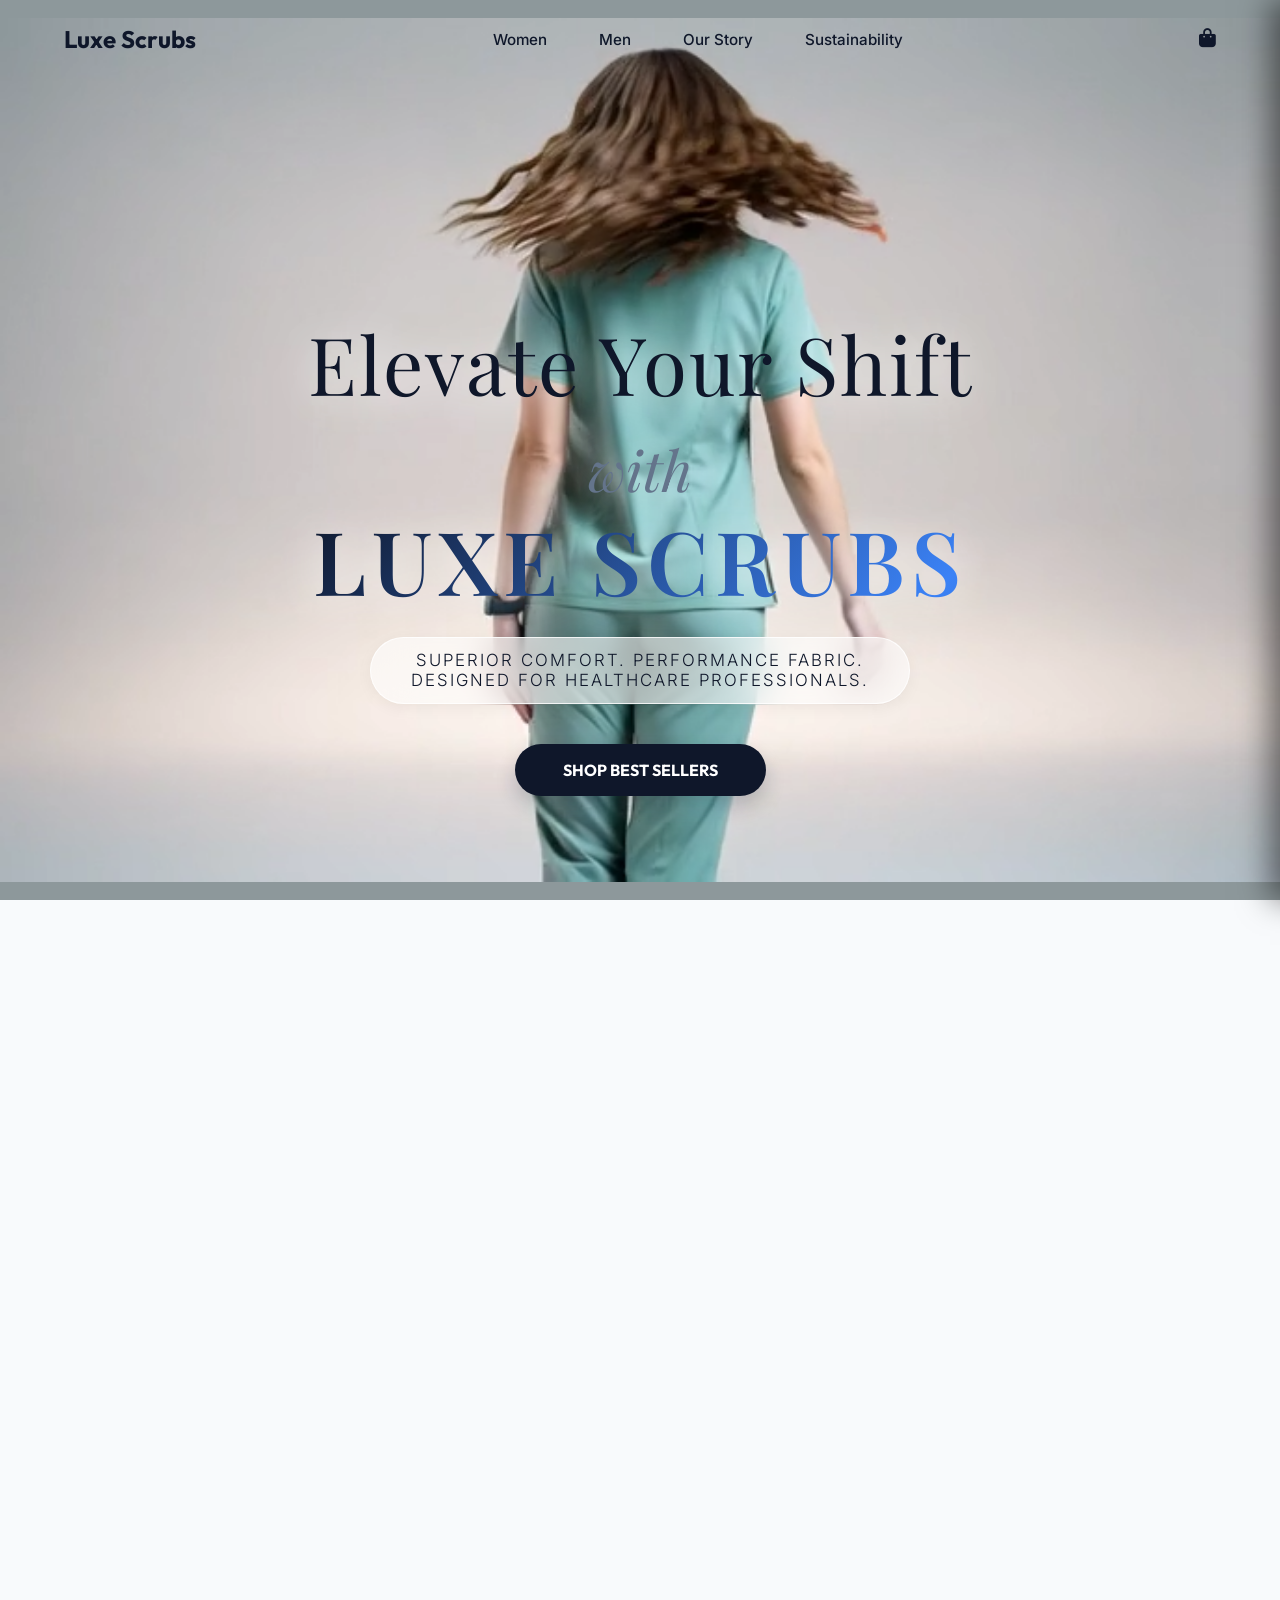
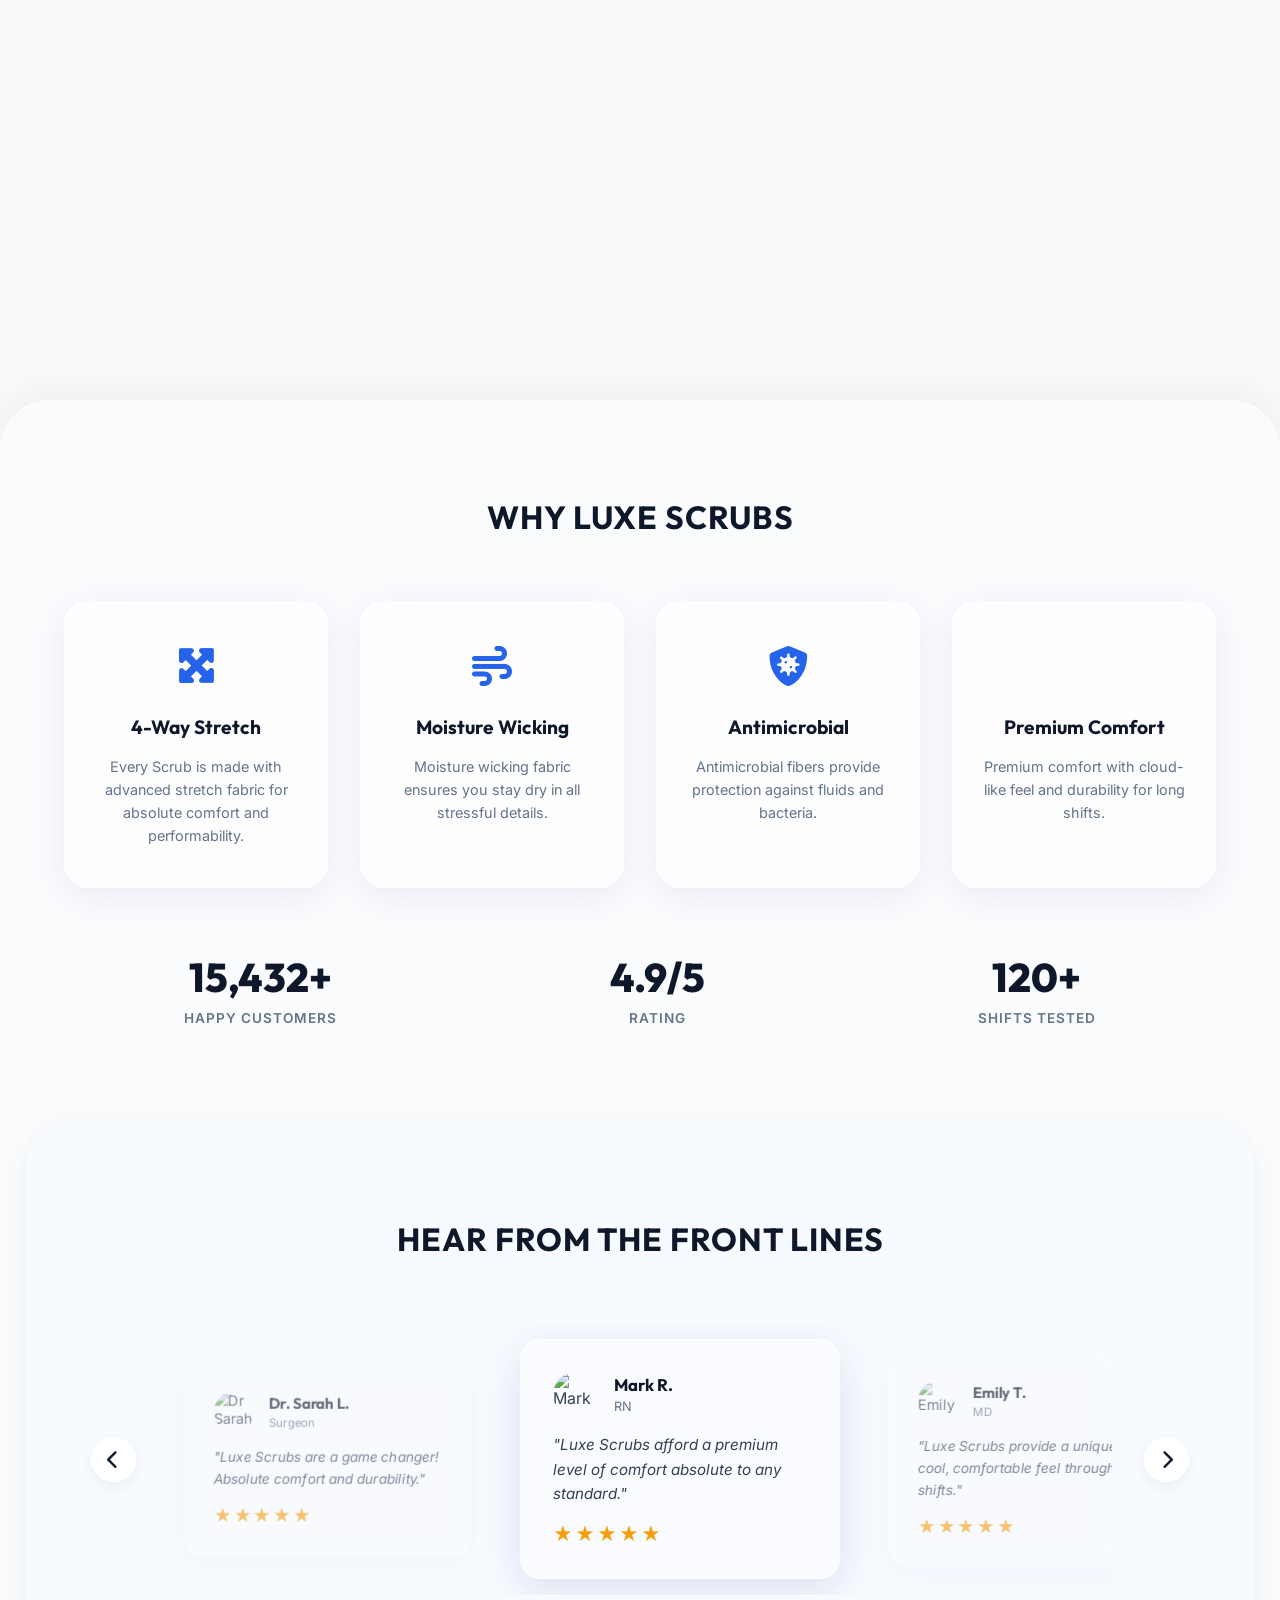
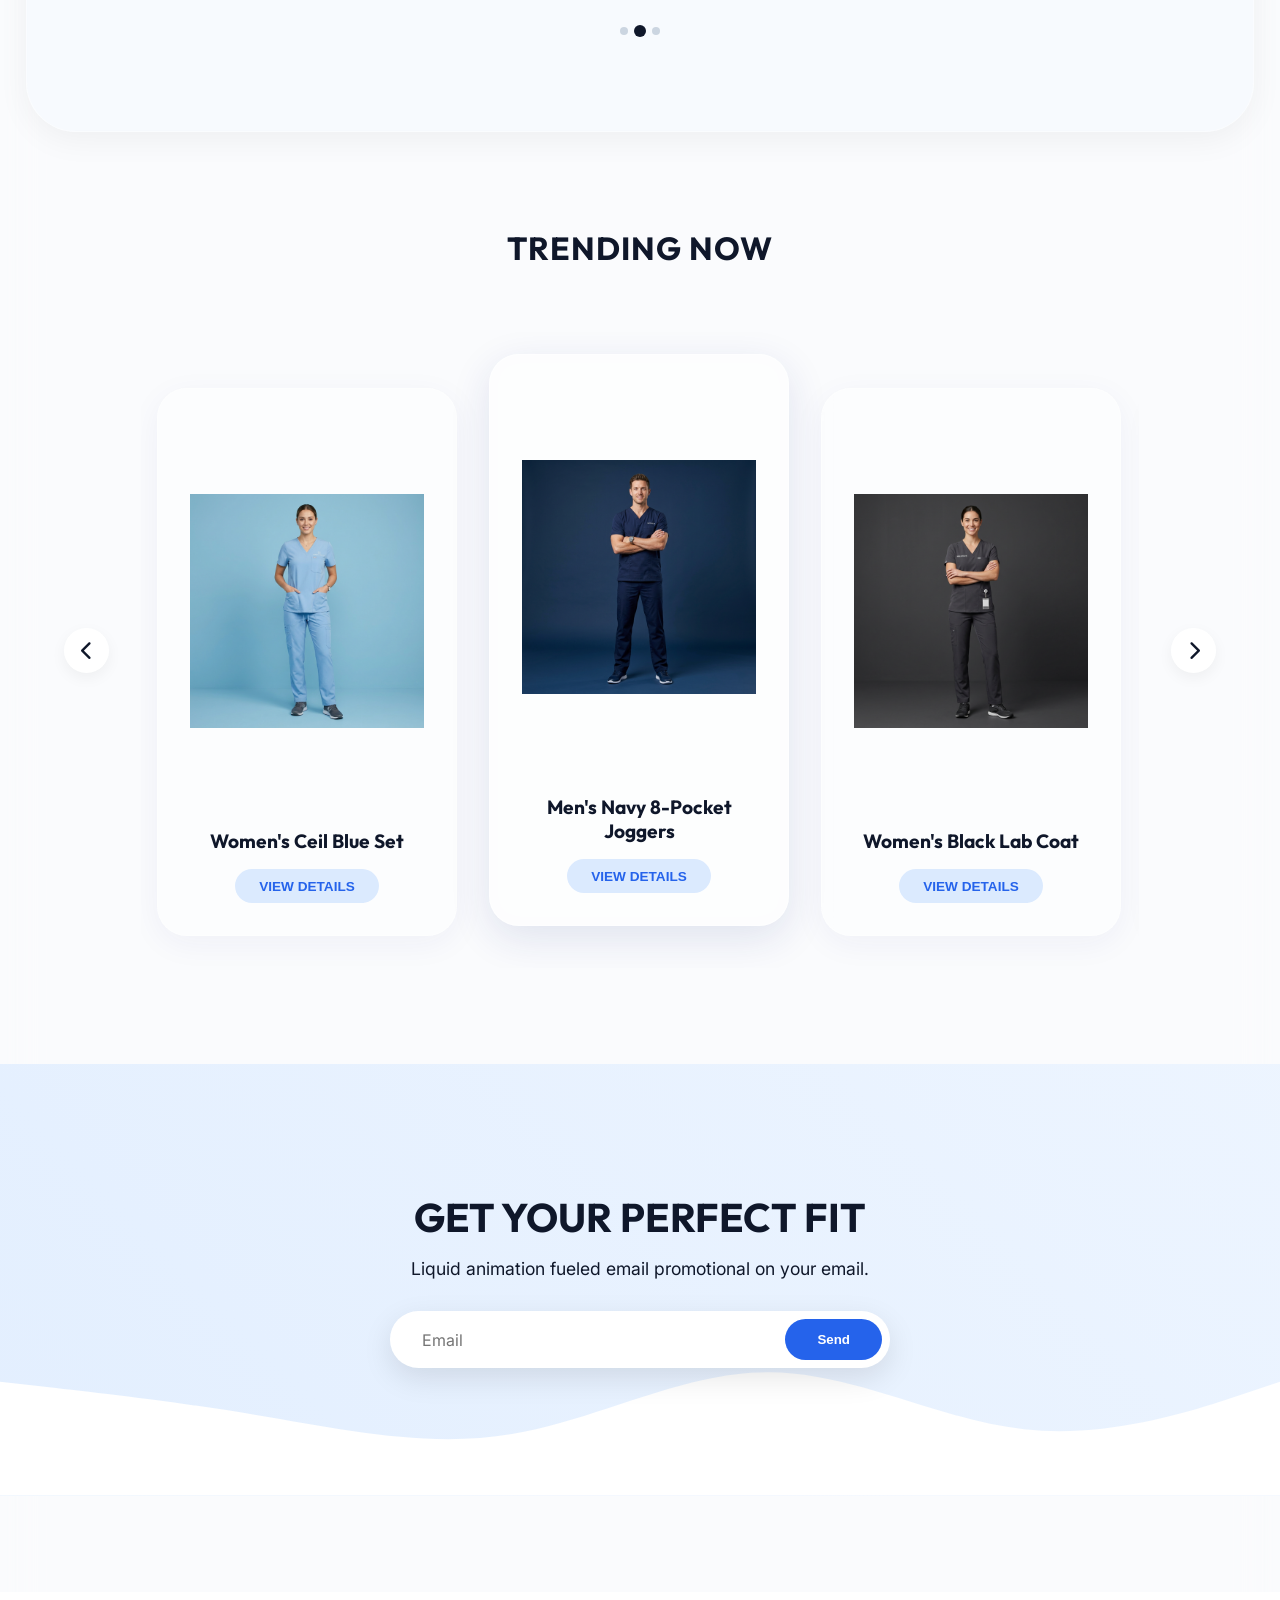
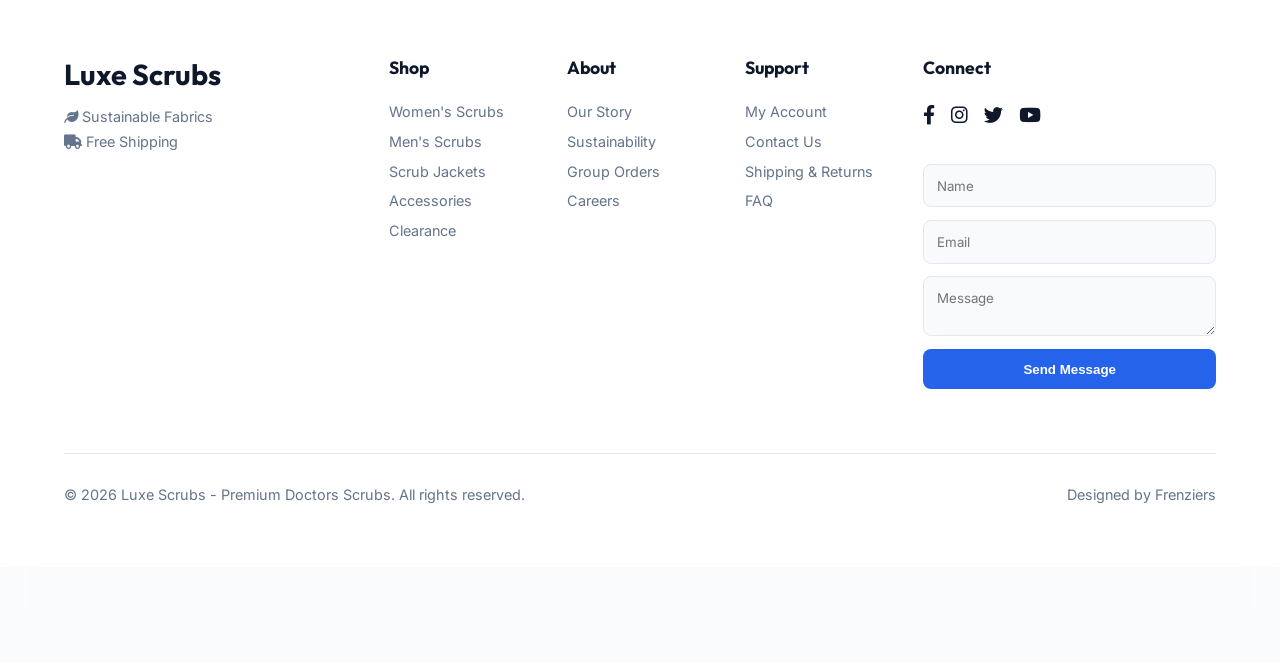
==== index.html @ 2dbe6ee5 "Updated" ====
<!DOCTYPE html>
<html lang="en">

<head>
    <meta charset="UTF-8">
    <meta name="viewport" content="width=device-width, initial-scale=1.0">
    <title>Luxe Scrubs | Premium Doctors Scrubs</title>
    <link rel="preconnect" href="https://fonts.googleapis.com">
    <link rel="preconnect" href="https://fonts.gstatic.com" crossorigin>
    <link
        href="https://fonts.googleapis.com/css2?family=Inter:wght@300;400;500;600&family=Outfit:wght@300;400;600;700;800&family=Playfair+Display:ital,wght@0,400;0,600;1,400&display=swap"
        rel="stylesheet">
    <link href="https://cdnjs.cloudflare.com/ajax/libs/font-awesome/6.0.0/css/all.min.css" rel="stylesheet">
    <link rel="stylesheet" href="styles.css">
    <link rel="shortcut icon" href="/favicon.png">
    <link rel="icon" type="image/png" href="/favicon.png">
</head>

<body>
    <nav class="navbar" id="navbar">
        <div class="logo">Luxe Scrubs</div>
        <div class="nav-links">
            <a href="pages/womens.html">Women</a>
            <a href="pages/mens.html">Men</a>
            <a href="#hero-spacer">Our Story</a>
            <a href="#features">Sustainability</a>
        </div>
        <div style="display:flex;align-items:center;gap:1rem;">
            <button class="cart-btn" aria-label="Cart"><i class="fas fa-shopping-bag"></i></button>
            <button class="hamburger" id="hamburger" aria-label="Menu">
                <span></span><span></span><span></span>
            </button>
        </div>
    </nav>

    <!-- Mobile Navigation Drawer -->
    <nav class="mobile-nav" id="mobile-nav">
        <a href="pages/womens.html">Women</a>
        <a href="pages/mens.html">Men</a>
        <a href="#hero-spacer" class="mobile-nav-link">Our Story</a>
        <a href="#features" class="mobile-nav-link">Sustainability</a>
        <a href="pages/best-sellers.html">Best Sellers</a>
    </nav>

    <section class="hero-spacer" id="hero-spacer">
        <div class="sticky-container">
            <canvas id="sequence-canvas"></canvas>
            <div class="hero-content">
                <h1 class="reveal-up">Elevate Your Shift<br><span class="italic-text">with</span><br><span class="brand-text">LUXE SCRUBS</span></h1>
                <p class="reveal-up delay-1">Superior Comfort. Performance Fabric.<br>Designed for Healthcare Professionals.
                </p>
                <a href="pages/best-sellers.html" style="text-decoration: none;">
                    <button class="primary-btn reveal-up delay-2">SHOP BEST SELLERS</button>
                </a>
            </div>
            <div class="scroll-indicator reveal-up delay-3">
                <i class="fas fa-chevron-down"></i>
            </div>
        </div>
    </section>

    <main class="content-wrapper">
        <section class="features-section" id="features">
            <h2 class="section-title reveal-up">WHY LUXE SCRUBS</h2>
            <div class="features-grid">
                <div class="feature-card reveal-up delay-1">
                    <div class="icon"><i class="fas fa-expand-arrows-alt"></i></div>
                    <h3>4-Way Stretch</h3>
                    <p>Every Scrub is made with advanced stretch fabric for absolute comfort and performability.</p>
                </div>
                <div class="feature-card reveal-up delay-2">
                    <div class="icon"><i class="fas fa-wind"></i></div>
                    <h3>Moisture Wicking</h3>
                    <p>Moisture wicking fabric ensures you stay dry in all stressful details.</p>
                </div>
                <div class="feature-card reveal-up delay-3">
                    <div class="icon"><i class="fas fa-shield-virus"></i></div>
                    <h3>Antimicrobial</h3>
                    <p>Antimicrobial fibers provide protection against fluids and bacteria.</p>
                </div>
                <div class="feature-card reveal-up delay-4">
                    <div class="icon"><i class="fas fa-hands-holding-circle"></i></div>
                    <h3>Premium Comfort</h3>
                    <p>Premium comfort with cloud-like feel and durability for long shifts.</p>
                </div>
            </div>

            <div class="stats-row">
                <div class="stat reveal-up delay-1">
                    <h4>15,432+</h4>
                    <p>HAPPY CUSTOMERS</p>
                </div>
                <div class="stat reveal-up delay-2">
                    <h4>4.9/5</h4>
                    <p>RATING</p>
                </div>
                <div class="stat reveal-up delay-3">
                    <h4>120+</h4>
                    <p>SHIFTS TESTED</p>
                </div>
            </div>
        </section>

        <section class="reviews-section">
            <h2 class="section-title reveal-up">HEAR FROM THE FRONT LINES</h2>
            <div class="reviews-carousel reveal-up delay-1">
                <button class="nav-btn prev"><i class="fas fa-chevron-left"></i></button>
                <div class="reviews-track">
                    <div class="review-card">
                        <div class="reviewer">
                            <img src="https://ui-avatars.com/api/?name=Dr+Sarah+L&background=e0e7ff&color=1e3a8a"
                                alt="Dr Sarah L.">
                            <div>
                                <h5>Dr. Sarah L.</h5>
                                <span>Surgeon</span>
                            </div>
                        </div>
                        <p>"Luxe Scrubs are a game changer! Absolute comfort and durability."</p>
                        <div class="stars">★★★★★</div>
                    </div>
                    <div class="review-card active-review">
                        <div class="reviewer">
                            <img src="https://ui-avatars.com/api/?name=Mark+R&background=ffedd5&color=9a3412"
                                alt="Mark R.">
                            <div>
                                <h5>Mark R.</h5>
                                <span>RN</span>
                            </div>
                        </div>
                        <p>"Luxe Scrubs afford a premium level of comfort absolute to any standard."</p>
                        <div class="stars">★★★★★</div>
                    </div>
                    <div class="review-card">
                        <div class="reviewer">
                            <img src="https://ui-avatars.com/api/?name=Emily+T&background=dcfce7&color=166534"
                                alt="Emily T.">
                            <div>
                                <h5>Emily T.</h5>
                                <span>MD</span>
                            </div>
                        </div>
                        <p>"Luxe Scrubs provide a uniquely cool, comfortable feel throughout shifts."</p>
                        <div class="stars">★★★★★</div>
                    </div>
                    <!-- Duplicates for scrolling demo -->
                    <div class="review-card">
                        <div class="reviewer">
                            <img src="https://ui-avatars.com/api/?name=Jessica+M&background=fee2e2&color=991b1b"
                                alt="Jessica M.">
                            <div>
                                <h5>Jessica M.</h5>
                                <span>Pediatrician</span>
                            </div>
                        </div>
                        <p>"My favorite scrubs ever, the pockets hold absolutely everything I need."</p>
                        <div class="stars">★★★★★</div>
                    </div>
                    <div class="review-card">
                        <div class="reviewer">
                            <img src="https://ui-avatars.com/api/?name=David+W&background=e0e7ff&color=1e3a8a"
                                alt="David W.">
                            <div>
                                <h5>David W.</h5>
                                <span>ER Doc</span>
                            </div>
                        </div>
                        <p>"14 hour shifts feel like nothing when you aren't fighting your scrubs all day."</p>
                        <div class="stars">★★★★★</div>
                    </div>
                </div>
                <button class="nav-btn next"><i class="fas fa-chevron-right"></i></button>
            </div>
            <div class="carousel-dots reveal-up delay-2">
                <span class="dot"></span>
                <span class="dot active"></span>
                <span class="dot"></span>
            </div>
        </section>

        <section class="products-section" id="shop">
            <h2 class="section-title reveal-up">TRENDING NOW</h2>
            <div class="products-carousel reveal-up delay-1">
                <button class="nav-btn prev"><i class="fas fa-chevron-left"></i></button>
                        <div class="products-track">
            <div class="product-card">
                <div class="product-image"><img src="public/products/womens/ceil-blue/front.png" alt="Women's Ceil Blue Scrub Set"></div>
                <div class="product-info">
                    <h4>Women's Ceil Blue Set</h4>
                    <a href="pages/product-ceil-blue.html"><button class="view-details">VIEW DETAILS</button></a>
                </div>
            </div>
            <div class="product-card active-product">
                <div class="product-image"><img src="public/products/mens/navy/front.png" alt="Men's Navy Joggers"></div>
                <div class="product-info">
                    <h4>Men's Navy 8-Pocket Joggers</h4>
                    <a href="pages/product-navy-joggers.html"><button class="view-details">VIEW DETAILS</button></a>
                </div>
            </div>
            <div class="product-card">
                <div class="product-image"><img src="public/products/womens/black/front.png" alt="Women's Black Coat"></div>
                <div class="product-info">
                    <h4>Women's Black Lab Coat</h4>
                    <a href="pages/product-black-coat.html"><button class="view-details">VIEW DETAILS</button></a>
                </div>
            </div>
            <div class="product-card">
                <div class="product-image"><img src="public/products/mens/burgundy/front.png" alt="Men's Burgundy Scrub Set"></div>
                <div class="product-info">
                    <h4>Men's Burgundy Set</h4>
                    <a href="#shop"><button class="view-details">VIEW DETAILS</button></a>
                </div>
            </div>
            <div class="product-card">
                <div class="product-image"><img src="public/products/womens/moss-green/front.png" alt="Women's Moss Green Scrub Set"></div>
                <div class="product-info">
                    <h4>Women's Moss Green Set</h4>
                    <a href="#shop"><button class="view-details">VIEW DETAILS</button></a>
                </div>
            </div>
        </div>
                <button class="nav-btn next"><i class="fas fa-chevron-right"></i></button>
            </div>
        </section>

        <section class="newsletter-section">
            <div class="liquid-bg"></div>
            <div class="newsletter-content reveal-up">
                <h2>GET YOUR PERFECT FIT</h2>
                <p>Liquid animation fueled email promotional on your email.</p>
                <form class="newsletter-form">
                    <input type="email" placeholder="Email" required>
                    <button type="submit">Send</button>
                </form>
            </div>
        </section>

        <footer class="footer">
            <div class="footer-grid">
                <div class="footer-brand">
                    <h2 class="logo">Luxe Scrubs</h2>
                    <ul>
                        <li><i class="fas fa-leaf"></i> Sustainable Fabrics</li>
                        <li><i class="fas fa-truck"></i> Free Shipping</li>
                    </ul>
                </div>
                <div class="footer-column">
                    <h4>Shop</h4>
                    <a href="pages/womens.html">Women's Scrubs</a>
                    <a href="pages/mens.html">Men's Scrubs</a>
                    <a href="pages/womens.html">Scrub Jackets</a>
                    <a href="pages/mens.html">Accessories</a>
                    <a href="pages/best-sellers.html">Clearance</a>
                </div>
                <div class="footer-column">
                    <h4>About</h4>
                    <a href="#hero-spacer">Our Story</a>
                    <a href="#features">Sustainability</a>
                    <a href="#navbar">Group Orders</a>
                    <a href="#navbar">Careers</a>
                </div>
                <div class="footer-column">
                    <h4>Support</h4>
                    <a href="#navbar">My Account</a>
                    <a href="#navbar">Contact Us</a>
                    <a href="#navbar">Shipping & Returns</a>
                    <a href="#navbar">FAQ</a>
                </div>
                <div class="footer-column contact-form">
                    <h4>Connect</h4>
                    <div class="socials">
                        <a href="https://facebook.com/luxescrubs" target="_blank"><i class="fab fa-facebook-f"></i></a>
                        <a href="https://instagram.com/luxescrubs" target="_blank"><i class="fab fa-instagram"></i></a>
                        <a href="https://twitter.com/luxescrubs" target="_blank"><i class="fab fa-twitter"></i></a>
                        <a href="https://youtube.com/luxescrubs" target="_blank"><i class="fab fa-youtube"></i></a>
                    </div>
                    <form>
                        <input type="text" placeholder="Name">
                        <input type="email" placeholder="Email">
                        <textarea placeholder="Message" rows="2"></textarea>
                        <button type="submit" class="submit-btn">Send Message</button>
                    </form>
                </div>
            </div>
            <div class="footer-bottom">
                <p>&copy; 2026 Luxe Scrubs - Premium Doctors Scrubs. All rights reserved.</p>
                <p>Designed by Frenziers</p>
        </footer>
    </main>

    <!-- Shopping Cart Sidebar -->
    <div class="cart-overlay" id="cart-overlay"></div>
    <div class="cart-sidebar" id="cart-sidebar">
        <div class="cart-header">
            <h3>Your Cart</h3>
            <button class="close-cart" id="close-cart"><i class="fas fa-times"></i></button>
        </div>
        <div class="cart-items">
            <!-- Cart items will be dynamically injected here, adding a placeholder for now -->
            <div class="cart-item">
                <img src="public/products/thumbnails/ceil-blue.png" alt="Ceil Blue Set">
                <div class="cart-item-info">
                    <h4>Ceil Blue Essential Set</h4>
                    <p>$85.00</p>
                    <div class="qty-control">
                        <button>-</button>
                        <span>1</span>
                        <button>+</button>
                    </div>
                </div>
                <button class="remove-item"><i class="fas fa-trash"></i></button>
            </div>
        </div>
        <div class="cart-footer">
            <div class="cart-total">
                <span>Total</span>
                <span>$85.00</span>
            </div>
            <button class="checkout-btn">Proceed to Checkout</button>
        </div>
    </div>

    <script src="script.js"></script>
</body>

</html>
---- styles.css ----
:root {
    --primary-navy: #0F172A;
    --navy-light: #1E293B;
    --brand-blue: #2563EB;
    --brand-light: #DBEAFE;
    --text-main: #334155;
    --text-muted: #64748B;
    --bg-color: #F8FAFC;
    --card-bg: rgba(255, 255, 255, 0.9);
    --font-heading: 'Outfit', sans-serif;
    --font-hero: 'Playfair Display', serif;
    --font-body: 'Inter', sans-serif;
}

* {
    margin: 0;
    padding: 0;
    box-sizing: border-box;
}

html {
    scroll-behavior: smooth;
}

body {
    background-color: var(--bg-color);
    font-family: var(--font-body);
    color: var(--text-main);
    overflow-x: hidden;
}

/* 1. Canvas Background */
.sticky-container {
    position: sticky;
    top: 0;
    height: 100vh;
    width: 100vw;
    overflow: hidden;
}

canvas#sequence-canvas {
    position: absolute;
    top: 0;
    left: 0;
    width: 100%;
    height: 100%;
    pointer-events: none;
    z-index: 1;
    /* Lowest visible layer */
}

/* 2. Navigation */
.navbar {
    position: fixed;
    top: 0;
    left: 0;
    width: 100%;
    padding: 1.5rem 5%;
    display: flex;
    justify-content: space-between;
    align-items: center;
    z-index: 100;
    background: transparent;
    border: none;
    box-shadow: none;
    transition: all 0.5s cubic-bezier(0.16, 1, 0.3, 1);
}

.navbar.hidden {
    transform: translateY(-100%);
    opacity: 0;
}

.navbar.scrolled {
    top: 1rem;
    left: 5%;
    width: 90%;
    max-width: 1200px;
    margin: 0 auto;
    padding: 1rem 2rem;
    border-radius: 50px;
    background: rgba(255, 255, 255, 0.7);
    backdrop-filter: blur(16px);
    -webkit-backdrop-filter: blur(16px);
    border: 1px solid rgba(255, 255, 255, 0.5);
    box-shadow: 0 10px 30px rgba(0, 0, 0, 0.15);
    transform: translateY(0);
    opacity: 1;
}

@media (min-width: 1350px) {
    .navbar.scrolled {
        left: calc(50% - 600px);
    }
}

.navbar .logo {
    font-family: var(--font-heading);
    font-size: 1.5rem;
    font-weight: 700;
    color: var(--primary-navy);
}

.nav-links a {
    text-decoration: none;
    color: var(--primary-navy);
    font-weight: 500;
    font-size: 0.95rem;
    margin: 0 1.5rem;
    transition: color 0.3s;
}

.nav-links a:hover {
    color: var(--brand-blue);
}

.cart-btn {
    background: transparent;
    border: none;
    font-size: 1.2rem;
    color: var(--primary-navy);
    cursor: pointer;
    transition: transform 0.2s;
}

.cart-btn:hover {
    transform: scale(1.1);
    color: var(--brand-blue);
}

/* 3. Hero Spacer */
.hero-spacer {
    /* Large height for the canvas sequence to scroll over */
    height: 400vh;
    position: relative;
    z-index: 2;
}

.hero-content {
    position: absolute;
    top: 35vh;
    width: 100%;
    left: 0;
    /* Centerish */
    display: flex;
    flex-direction: column;
    align-items: center;
    text-align: center;
    z-index: 3;
    pointer-events: none;
    /* Allows scrolling unhindered */
}

.hero-content h1 {
    font-family: var(--font-hero);
    font-size: 4.5rem;
    font-weight: 400;
    line-height: 1.2;
    margin-bottom: 1.5rem;
    color: var(--primary-navy);
    letter-spacing: 2px;
    filter: drop-shadow(0px 4px 20px rgba(255,255,255,0.95));
    transition: letter-spacing 0.8s ease;
    cursor: default;
}

.hero-content h1:hover {
    letter-spacing: 4px;
}

.hero-content h1 .italic-text {
    font-style: italic;
    font-size: 3.5rem;
    color: var(--text-muted);
    letter-spacing: 0;
}

.hero-content h1 .brand-text {
    font-weight: 600;
    font-size: 5.5rem;
    letter-spacing: 6px;
    background: linear-gradient(135deg, var(--primary-navy) 0%, #3B82F6 50%, var(--primary-navy) 100%);
    background-size: 200% auto;
    color: transparent;
    -webkit-background-clip: text;
    background-clip: text;
    animation: shineText 8s linear infinite;
}

@keyframes shineText {
    to { background-position: 200% center; }
}

.hero-content p {
    font-family: var(--font-body);
    font-size: 1.05rem;
    font-weight: 300;
    text-transform: uppercase;
    letter-spacing: 2px;
    color: var(--primary-navy);
    margin-bottom: 2.5rem;
    
    /* Elegant Glass Pill */
    background: rgba(255, 255, 255, 0.6);
    padding: 0.8rem 2.5rem;
    border-radius: 50px;
    backdrop-filter: blur(20px);
    -webkit-backdrop-filter: blur(20px);
    border: 1px solid rgba(255, 255, 255, 0.8);
    box-shadow: 0 4px 15px rgba(0, 0, 0, 0.05);
}

.hero-content button {
    pointer-events: auto;
    font-family: var(--font-heading);
    font-weight: 700;
    padding: 1rem 3rem;
    font-size: 1rem;
    background: var(--primary-navy);
    color: white;
    border: none;
    border-radius: 50px;
    cursor: pointer;
    transition: all 0.3s ease;
    box-shadow: 0 10px 20px rgba(15, 23, 42, 0.2);
}

.hero-content button:hover {
    background: var(--brand-blue);
    transform: translateY(-2px);
    box-shadow: 0 15px 25px rgba(37, 99, 235, 0.3);
}

.scroll-indicator {
    position: absolute;
    top: 90vh;
    width: 100%;
    left: 0;
    text-align: center;
    font-size: 1.5rem;
    color: var(--primary-navy);
    animation: bounce 2s infinite ease-in-out;
}

/* 4. White Foreground wrapper */
.content-wrapper {
    position: relative;
    z-index: 10;
    background: rgba(255, 255, 255, 0.3);
    backdrop-filter: blur(25px);
    -webkit-backdrop-filter: blur(25px);
    border-top: 1px solid rgba(255, 255, 255, 0.5);
    border-top-left-radius: 50px;
    border-top-right-radius: 50px;
    box-shadow: 0 -10px 40px rgba(0, 0, 0, 0.05);
    padding: 6rem 0;
}

/* Shared Titles */
.section-title {
    text-align: center;
    font-family: var(--font-heading);
    font-size: 2rem;
    font-weight: 700;
    color: var(--primary-navy);
    margin-bottom: 4rem;
    letter-spacing: 1px;
}

/* Features */
.features-section {
    padding: 0 5%;
    margin-bottom: 6rem;
}

.features-grid {
    display: grid;
    grid-template-columns: repeat(auto-fit, minmax(220px, 1fr));
    gap: 2rem;
    margin-bottom: 4rem;
}

.feature-card {
    background: rgba(255, 255, 255, 0.25);
    backdrop-filter: blur(16px);
    -webkit-backdrop-filter: blur(16px);
    border-radius: 24px;
    padding: 2.5rem 1.5rem;
    text-align: center;
    box-shadow: 0 8px 32px rgba(31, 38, 135, 0.07);
    transition: transform 0.4s ease, box-shadow 0.4s ease, background 0.4s ease;
    border: 1px solid rgba(255, 255, 255, 0.4);
}

.feature-card:hover {
    transform: translateY(-10px);
    box-shadow: 0 12px 40px rgba(31, 38, 135, 0.15);
    background: rgba(255, 255, 255, 0.4);
}

.feature-card .icon {
    font-size: 2.5rem;
    color: var(--brand-blue);
    margin-bottom: 1.5rem;
}

.feature-card h3 {
    font-family: var(--font-heading);
    font-size: 1.2rem;
    color: var(--primary-navy);
    margin-bottom: 1rem;
}

.feature-card p {
    font-size: 0.9rem;
    color: var(--text-muted);
    line-height: 1.6;
}

/* Stats */
.stats-row {
    display: flex;
    justify-content: space-around;
    flex-wrap: wrap;
    text-align: center;
    gap: 2rem;
}

.stat h4 {
    font-family: var(--font-heading);
    font-size: 2.5rem;
    font-weight: 800;
    color: var(--primary-navy);
    margin-bottom: 0.5rem;
}

.stat p {
    font-weight: 600;
    color: var(--text-muted);
    font-size: 0.85rem;
    letter-spacing: 1px;
}

.reviews-section {
    padding: 6rem 5%;
    background: rgba(219, 234, 254, 0.15);
    backdrop-filter: blur(16px);
    -webkit-backdrop-filter: blur(16px);
    border-radius: 50px;
    margin: 0 2%;
    margin-bottom: 6rem;
    border: 1px solid rgba(255, 255, 255, 0.4);
    box-shadow: 0 8px 32px rgba(0, 0, 0, 0.05);
}

.reviews-carousel {
    display: flex;
    align-items: center;
    justify-content: center;
    gap: 2rem;
    margin-bottom: 2rem;
}

.nav-btn {
    background: white;
    border: none;
    border-radius: 50%;
    width: 45px;
    height: 45px;
    display: flex;
    align-items: center;
    justify-content: center;
    font-size: 1.2rem;
    color: var(--primary-navy);
    cursor: pointer;
    box-shadow: 0 5px 15px rgba(0, 0, 0, 0.05);
    transition: all 0.2s;
    flex-shrink: 0;
}

.nav-btn:hover {
    background: var(--primary-navy);
    color: white;
}

.reviews-track {
    display: flex;
    gap: 2rem;
    flex: 1;
    align-items: center;
    overflow-x: auto;
    scroll-behavior: smooth;
    scroll-snap-type: x mandatory;
    padding: 1rem 0;
}

/* Hide scrollbar for Chrome, Safari and Opera */
.reviews-track::-webkit-scrollbar,
.products-track::-webkit-scrollbar {
    display: none;
}

/* Hide scrollbar for IE, Edge and Firefox */
.reviews-track,
.products-track {
    -ms-overflow-style: none;
    scrollbar-width: none;
}

.review-card {
    background: rgba(255, 255, 255, 0.3);
    backdrop-filter: blur(12px);
    -webkit-backdrop-filter: blur(12px);
    border: 1px solid rgba(255, 255, 255, 0.4);
    padding: 2rem;
    border-radius: 20px;
    min-width: 320px;
    box-shadow: 0 8px 32px rgba(31, 38, 135, 0.05);
    opacity: 0.6;
    transform: scale(0.9);
    transition: all 0.4s ease;
    scroll-snap-align: center;
}

.review-card.active-review {
    opacity: 1;
    transform: scale(1);
    box-shadow: 0 12px 40px rgba(31, 38, 135, 0.12);
    background: rgba(255, 255, 255, 0.5);
}

.reviewer {
    display: flex;
    align-items: center;
    gap: 1rem;
    margin-bottom: 1rem;
}

.reviewer img {
    width: 45px;
    height: 45px;
    border-radius: 50%;
}

.reviewer h5 {
    font-family: var(--font-heading);
    color: var(--primary-navy);
    font-size: 1.05rem;
}

.reviewer span {
    font-size: 0.8rem;
    color: var(--text-muted);
}

.review-card p {
    font-size: 0.95rem;
    font-style: italic;
    line-height: 1.6;
    margin-bottom: 1rem;
}

.stars {
    color: #F59E0B;
    font-size: 1.2rem;
    letter-spacing: 2px;
}

.carousel-dots {
    display: flex;
    justify-content: center;
    gap: 0.5rem;
}

.carousel-dots .dot {
    width: 8px;
    height: 8px;
    border-radius: 50%;
    background: #CBD5E1;
    transition: 0.3s;
}

.carousel-dots .dot.active {
    background: var(--primary-navy);
    transform: scale(1.5);
}

/* Product Carousel */
.products-section {
    padding: 0 5%;
    margin-bottom: 6rem;
    text-align: center;
}

.products-carousel {
    display: flex;
    align-items: center;
    justify-content: center;
    gap: 2rem;
}

.products-track {
    display: flex;
    gap: 2rem;
    align-items: flex-end;
    overflow-x: auto;
    scroll-behavior: smooth;
    scroll-snap-type: x mandatory;
    padding: 2rem 1rem;
}

.product-card {
    background: rgba(255, 255, 255, 0.2);
    backdrop-filter: blur(16px);
    -webkit-backdrop-filter: blur(16px);
    border-radius: 30px;
    padding: 2rem;
    min-width: 300px;
    transition: all 0.4s ease;
    cursor: pointer;
    border: 1px solid rgba(255, 255, 255, 0.4);
    box-shadow: 0 8px 32px rgba(31, 38, 135, 0.05);
    scroll-snap-align: center;
}

.product-card:hover,
.product-card.active-product {
    background: rgba(255, 255, 255, 0.4);
    transform: translateY(-10px);
    box-shadow: 0 12px 40px rgba(31, 38, 135, 0.12);
}

.product-image img {
    width: 100%;
    height: 350px;
    object-fit: contain;
    transition: transform 0.4s;
}

.product-card:hover .product-image img {
    transform: scale(1.05);
}

.product-info h4 {
    font-family: var(--font-heading);
    font-size: 1.2rem;
    color: var(--primary-navy);
    margin: 1.5rem 0 1rem;
}

.view-details {
    background: var(--brand-light);
    color: var(--brand-blue);
    border: none;
    padding: 0.6rem 1.5rem;
    border-radius: 20px;
    font-weight: 600;
    font-size: 0.85rem;
    cursor: pointer;
    transition: 0.3s;
}

.product-card:hover .view-details {
    background: var(--brand-blue);
    color: white;
}

/* Newsletter */
.newsletter-section {
    position: relative;
    overflow: hidden;
    padding: 8rem 5%;
    text-align: center;
    color: var(--primary-navy);
    margin-bottom: 6rem;
}

.liquid-bg {
    position: absolute;
    top: 0;
    left: 0;
    width: 100%;
    height: 100%;
    z-index: -1;
    background: linear-gradient(45deg, #DBEAFE, #EFF6FF, #E0E7FF);
    background-size: 400% 400%;
    animation: gradientLiquid 10s ease infinite;
}

@keyframes gradientLiquid {
    0% {
        background-position: 0% 50%;
    }

    50% {
        background-position: 100% 50%;
    }

    100% {
        background-position: 0% 50%;
    }
}

.liquid-bg::after {
    content: '';
    position: absolute;
    bottom: 0;
    left: 0;
    width: 100%;
    height: 40%;
    background: url('data:image/svg+xml;utf8,<svg viewBox="0 0 1440 320" xmlns="http://www.w3.org/2000/svg"><path fill="%23FFFFFF" fill-opacity="1" d="M0,192L48,197.3C96,203,192,213,288,229.3C384,245,480,267,576,250.7C672,235,768,181,864,181.3C960,181,1056,235,1152,245.3C1248,256,1344,224,1392,208L1440,192L1440,320L1392,320C1344,320,1248,320,1152,320C1056,320,960,320,864,320C768,320,672,320,576,320C480,320,384,320,288,320C192,320,96,320,48,320L0,320Z"></path></svg>') no-repeat bottom;
    background-size: cover;
}

.newsletter-content h2 {
    font-family: var(--font-heading);
    font-size: 2.5rem;
    margin-bottom: 1rem;
}

.newsletter-content p {
    margin-bottom: 2rem;
    font-size: 1.1rem;
}

.newsletter-form {
    display: flex;
    max-width: 500px;
    margin: 0 auto;
    background: white;
    border-radius: 50px;
    padding: 0.5rem;
    box-shadow: 0 10px 30px rgba(0, 0, 0, 0.1);
}

.newsletter-form input {
    flex: 1;
    border: none;
    outline: none;
    padding: 0 1.5rem;
    font-family: var(--font-body);
    font-size: 1rem;
    background: transparent;
}

.newsletter-form button {
    background: var(--brand-blue);
    color: white;
    border: none;
    border-radius: 50px;
    padding: 0.8rem 2rem;
    font-weight: 600;
    cursor: pointer;
    transition: 0.3s;
}

.newsletter-form button:hover {
    background: var(--primary-navy);
}

/* Footer */
.footer {
    padding: 4rem 5%;
    background: white;
    color: var(--text-main);
    font-size: 0.9rem;
}

.footer-grid {
    display: grid;
    grid-template-columns: 2fr 1fr 1fr 1fr 2fr;
    gap: 2rem;
    margin-bottom: 4rem;
}

.footer-brand .logo {
    font-family: var(--font-heading);
    color: var(--primary-navy);
    font-size: 1.8rem;
    margin-bottom: 1rem;
}

.footer-brand ul {
    list-style: none;
}

.footer-brand li {
    margin-bottom: 0.5rem;
    color: var(--text-muted);
}

.footer-column h4 {
    font-family: var(--font-heading);
    color: var(--primary-navy);
    margin-bottom: 1.5rem;
    font-size: 1.1rem;
}

.footer-column a {
    display: block;
    color: var(--text-muted);
    text-decoration: none;
    margin-bottom: 0.8rem;
    transition: color 0.3s;
}

.footer-column a:hover {
    color: var(--brand-blue);
}

.contact-form .socials {
    display: flex;
    gap: 1rem;
    margin-bottom: 1.5rem;
}

.contact-form .socials a {
    color: var(--primary-navy);
    font-size: 1.2rem;
    transition: 0.3s;
}

.contact-form .socials a:hover {
    color: var(--brand-blue);
}

.contact-form form {
    display: flex;
    flex-direction: column;
    gap: 0.8rem;
}

.contact-form input,
.contact-form textarea {
    width: 100%;
    border: 1px solid #E2E8F0;
    border-radius: 8px;
    padding: 0.8rem;
    font-family: var(--font-body);
    outline: none;
    transition: 0.3s;
    background: #F8FAFC;
}

.contact-form input:focus,
.contact-form textarea:focus {
    border-color: var(--brand-blue);
    background: white;
}

.submit-btn {
    background: var(--brand-blue);
    color: white;
    border: none;
    border-radius: 8px;
    padding: 0.8rem;
    cursor: pointer;
    transition: 0.3s;
    font-weight: 600;
}

.submit-btn:hover {
    background: var(--primary-navy);
}

.footer-bottom {
    display: flex;
    justify-content: space-between;
    border-top: 1px solid #E2E8F0;
    padding-top: 2rem;
    color: var(--text-muted);
}

/* Animations & Utility */
@keyframes bounce {

    0%,
    20%,
    50%,
    80%,
    100% {
        transform: translateY(0);
    }

    40% {
        transform: translateY(-20px);
    }

    60% {
        transform: translateY(-10px);
    }
}

.reveal-up {
    opacity: 0;
    transform: translateY(40px);
    transition: opacity 0.8s cubic-bezier(0.16, 1, 0.3, 1), transform 0.8s cubic-bezier(0.16, 1, 0.3, 1);
}

.reveal-up.is-visible {
    opacity: 1;
    transform: translateY(0);
}

.delay-1 {
    transition-delay: 0.1s;
}

.delay-2 {
    transition-delay: 0.2s;
}

.delay-3 {
    transition-delay: 0.3s;
}

.delay-4 {
    transition-delay: 0.4s;
}

/* =============================================
   HAMBURGER MENU
   ============================================= */
.hamburger {
    display: none;
    flex-direction: column;
    justify-content: center;
    align-items: center;
    gap: 5px;
    background: transparent;
    border: none;
    cursor: pointer;
    padding: 4px;
    z-index: 200;
}

.hamburger span {
    display: block;
    width: 24px;
    height: 2px;
    background: var(--primary-navy);
    border-radius: 2px;
    transition: all 0.35s cubic-bezier(0.16, 1, 0.3, 1);
    transform-origin: center;
}

.hamburger.open span:nth-child(1) { transform: translateY(7px) rotate(45deg); }
.hamburger.open span:nth-child(2) { opacity: 0; transform: scaleX(0); }
.hamburger.open span:nth-child(3) { transform: translateY(-7px) rotate(-45deg); }

/* Mobile nav drawer */
.mobile-nav {
    display: none;
    position: fixed;
    top: 0;
    left: 0;
    width: 100%;
    height: 100%;
    background: rgba(255,255,255,0.97);
    backdrop-filter: blur(20px);
    z-index: 150;
    flex-direction: column;
    align-items: center;
    justify-content: center;
    gap: 2.5rem;
    opacity: 0;
    pointer-events: none;
    transition: opacity 0.35s ease;
}

.mobile-nav.open {
    opacity: 1;
    pointer-events: all;
}

.mobile-nav a {
    font-family: var(--font-heading);
    font-size: 2rem;
    font-weight: 700;
    color: var(--primary-navy);
    text-decoration: none;
    letter-spacing: 1px;
    transition: color 0.3s;
}

.mobile-nav a:hover { color: var(--brand-blue); }

/* =============================================
   DESKTOP – Large (1200px+)
   ============================================= */
@media (min-width: 1200px) {
    .hero-content h1 { font-size: 5rem; }
    .product-image img { height: 380px; }
}

/* =============================================
   TABLET (768px – 1024px)
   ============================================= */
@media (max-width: 1024px) {
    .footer-grid {
        grid-template-columns: 1fr 1fr;
        gap: 2.5rem;
    }

    .footer-brand { grid-column: 1 / -1; }

    .hero-content h1 { font-size: 3.8rem; }

    .features-grid {
        grid-template-columns: repeat(2, 1fr);
    }

    .reviews-track,
    .products-track {
        /* Keep horizontal scroll on tablet — just hide overflow */
        overflow-x: auto;
        flex-direction: row;
        flex-wrap: nowrap;
    }

    .review-card { min-width: 280px; }
    .product-card { min-width: 260px; }
    .product-image img { height: 280px; }
}

/* =============================================
   MOBILE (≤ 768px)
   ============================================= */
@media (max-width: 768px) {

    /* Navbar */
    .navbar {
        padding: 1rem 5%;
    }

    .nav-links { display: none; }

    .hamburger { display: flex; }

    /* Show mobile nav when open */
    .mobile-nav { display: flex; }

    /* Hero */
    .hero-spacer { height: 200vh; }

    .hero-content {
        top: 28vh;
        padding: 0 1.5rem;
    }

    .hero-content h1 {
        font-size: 2.6rem !important;
        letter-spacing: -0.5px;
    }

    .hero-content p {
        font-size: 1rem;
    }

    .hero-content button {
        padding: 0.85rem 2rem;
        font-size: 0.9rem;
    }

    /* Content wrapper */
    .content-wrapper {
        border-top-left-radius: 24px;
        border-top-right-radius: 24px;
        padding: 4rem 0;
    }

    /* Section titles */
    .section-title {
        font-size: 1.5rem;
        margin-bottom: 2.5rem;
    }

    /* Features */
    .features-section { padding: 0 4%; margin-bottom: 4rem; }

    .features-grid {
        grid-template-columns: 1fr 1fr;
        gap: 1rem;
    }

    .feature-card {
        padding: 1.5rem 1rem;
    }

    .feature-card .icon { font-size: 1.8rem; margin-bottom: 1rem; }
    .feature-card h3 { font-size: 1rem; }

    /* Stats */
    .stats-row { gap: 1rem; }
    .stat h4 { font-size: 2rem; }

    /* Reviews carousel */
    .reviews-section {
        padding: 3rem 4%;
        margin: 0 1%;
        margin-bottom: 4rem;
        border-radius: 24px;
    }

    .reviews-carousel {
        gap: 0.75rem;
    }

    .nav-btn { width: 36px; height: 36px; font-size: 1rem; }

    .review-card {
        min-width: calc(100vw - 6rem);
        padding: 1.5rem;
    }

    /* Products carousel */
    .products-section { padding: 0 4%; margin-bottom: 4rem; }

    .products-carousel { gap: 0.75rem; }

    .products-track { padding: 1.5rem 0.5rem; gap: 1.5rem; }

    .product-card {
        min-width: calc(80vw);
        padding: 1.25rem;
    }

    .product-image img { height: 220px; }

    /* Newsletter */
    .newsletter-section { padding: 5rem 5%; margin-bottom: 4rem; }
    .newsletter-content h2 { font-size: 1.8rem; }
    .newsletter-content p { font-size: 1rem; }

    .newsletter-form {
        flex-direction: column;
        border-radius: 16px;
        padding: 0.75rem;
        gap: 0.5rem;
        max-width: 100%;
    }

    .newsletter-form input {
        padding: 0.75rem 1rem;
        border-radius: 8px;
    }

    .newsletter-form button {
        border-radius: 8px;
        width: 100%;
        padding: 0.85rem;
    }

    /* Footer */
    .footer { padding: 3rem 5%; }

    .footer-grid {
        grid-template-columns: 1fr;
        gap: 2.5rem;
    }

    .footer-bottom {
        flex-direction: column;
        align-items: center;
        gap: 0.5rem;
        text-align: center;
    }

    /* Cart sidebar */
    .cart-sidebar {
        width: 100%;
        right: -100%;
    }
}

/* =============================================
   SMALL MOBILE (≤ 480px)
   ============================================= */
@media (max-width: 480px) {
    .hero-content h1 { font-size: 2rem !important; }

    .features-grid {
        grid-template-columns: 1fr;
    }

    .product-card { min-width: calc(92vw); }

    .review-card { min-width: calc(100vw - 4.5rem); }

    .stats-row { flex-direction: column; }

    .navbar .logo { font-size: 1.25rem; }
}

/* Shopping Cart Styles */
.cart-overlay {
    position: fixed;
    top: 0;
    left: 0;
    width: 100vw;
    height: 100vh;
    background: rgba(0, 0, 0, 0.6);
    z-index: 10000;
    opacity: 0;
    pointer-events: none;
    transition: opacity 0.3s ease;
    backdrop-filter: blur(4px);
}

.cart-overlay.active {
    opacity: 1;
    pointer-events: all;
}

.cart-sidebar {
    position: fixed;
    top: 0;
    right: -450px;
    width: 450px;
    max-width: 100vw;
    height: 100vh;
    background: var(--bg-color);
    box-shadow: -10px 0 30px rgba(0, 0, 0, 0.5);
    z-index: 10001;
    transition: right 0.4s cubic-bezier(0.77, 0, 0.175, 1);
    display: flex;
    flex-direction: column;
}

.cart-sidebar.active {
    right: 0;
}

.cart-header {
    padding: 2rem;
    border-bottom: 1px solid rgba(255, 255, 255, 0.1);
    display: flex;
    justify-content: space-between;
    align-items: center;
}

.cart-header h3 {
    margin: 0;
    font-size: 1.5rem;
    font-family: 'Outfit', sans-serif;
    color: var(--primary-color);
}

.close-cart {
    background: none;
    border: none;
    color: var(--text-muted);
    font-size: 1.5rem;
    cursor: pointer;
    transition: color 0.3s;
}

.close-cart:hover {
    color: var(--text-light);
}

.cart-items {
    flex: 1;
    overflow-y: auto;
    padding: 2rem;
    display: flex;
    flex-direction: column;
    gap: 1.5rem;
}

.cart-item {
    display: flex;
    gap: 1rem;
    align-items: center;
    background: rgba(255, 255, 255, 0.03);
    padding: 1rem;
    border-radius: 12px;
}

.cart-item img {
    width: 80px;
    height: 80px;
    object-fit: cover;
    border-radius: 8px;
    background: rgba(255, 255, 255, 0.1);
}

.cart-item-info {
    flex: 1;
}

.cart-item-info h4 {
    margin: 0 0 0.25rem 0;
    font-size: 1rem;
    color: var(--text-light);
}

.cart-item-info p {
    margin: 0 0 0.5rem 0;
    color: var(--primary-color);
    font-weight: 600;
}

.qty-control {
    display: flex;
    align-items: center;
    gap: 0.5rem;
    background: rgba(0, 0, 0, 0.2);
    padding: 0.25rem 0.5rem;
    border-radius: 20px;
    width: fit-content;
}

.qty-control button {
    background: none;
    border: none;
    color: var(--text-light);
    cursor: pointer;
    font-size: 1.2rem;
    width: 24px;
    height: 24px;
    display: flex;
    align-items: center;
    justify-content: center;
    border-radius: 50%;
}

.qty-control button:hover {
    background: rgba(255, 255, 255, 0.1);
}

.remove-item {
    background: none;
    border: none;
    color: var(--text-muted);
    cursor: pointer;
    font-size: 1.1rem;
    transition: color 0.3s;
    padding: 0.5rem;
}

.remove-item:hover {
    color: #ef4444;
}

.cart-footer {
    padding: 2rem;
    border-top: 1px solid rgba(255, 255, 255, 0.1);
    background: rgba(0, 0, 0, 0.2);
}

.cart-total {
    display: flex;
    justify-content: space-between;
    font-size: 1.25rem;
    font-weight: 600;
    margin-bottom: 1.5rem;
    color: var(--text-light);
}

.checkout-btn {
    width: 100%;
    background: var(--text-light);
    color: var(--bg-color);
    border: none;
    padding: 1rem;
    border-radius: 8px;
    font-size: 1.1rem;
    font-weight: 600;
    cursor: pointer;
    transition: all 0.3s;
}

.checkout-btn:hover {
    background: var(--primary-color);
    color: white;
}
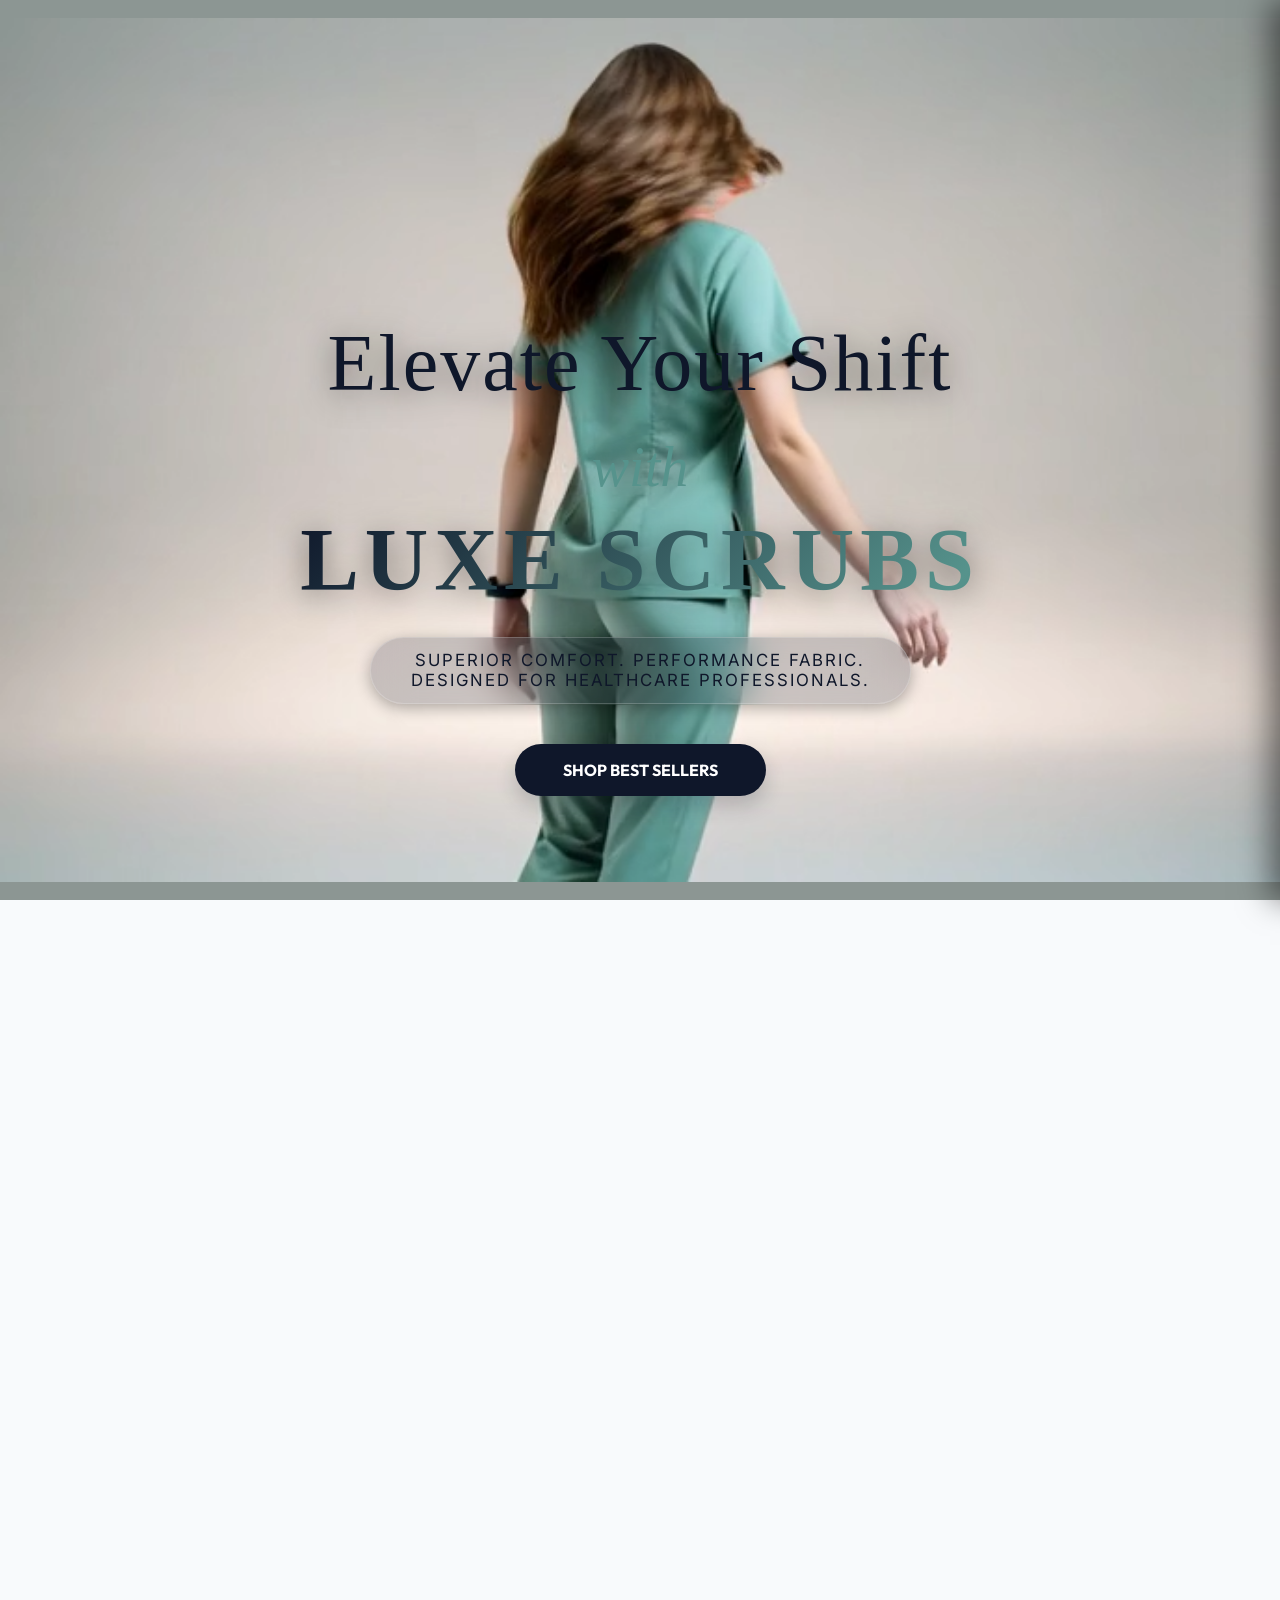
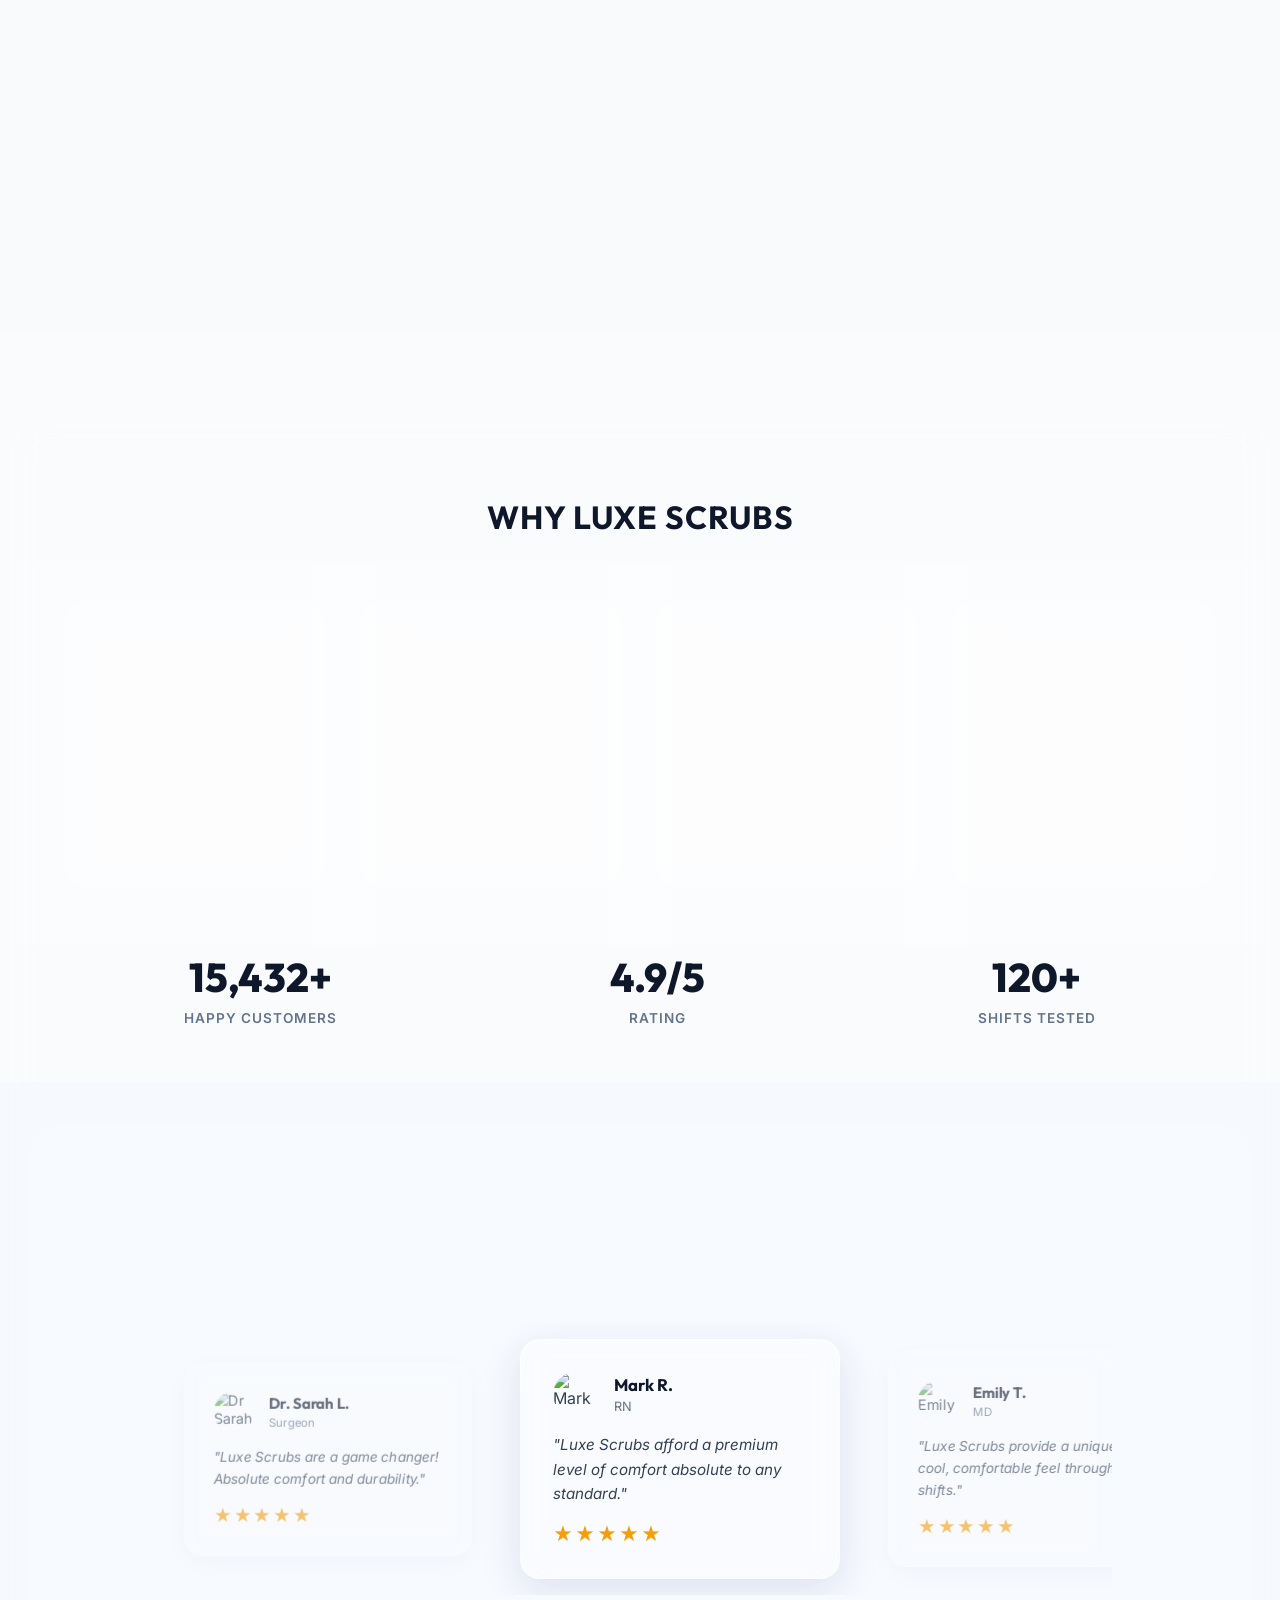
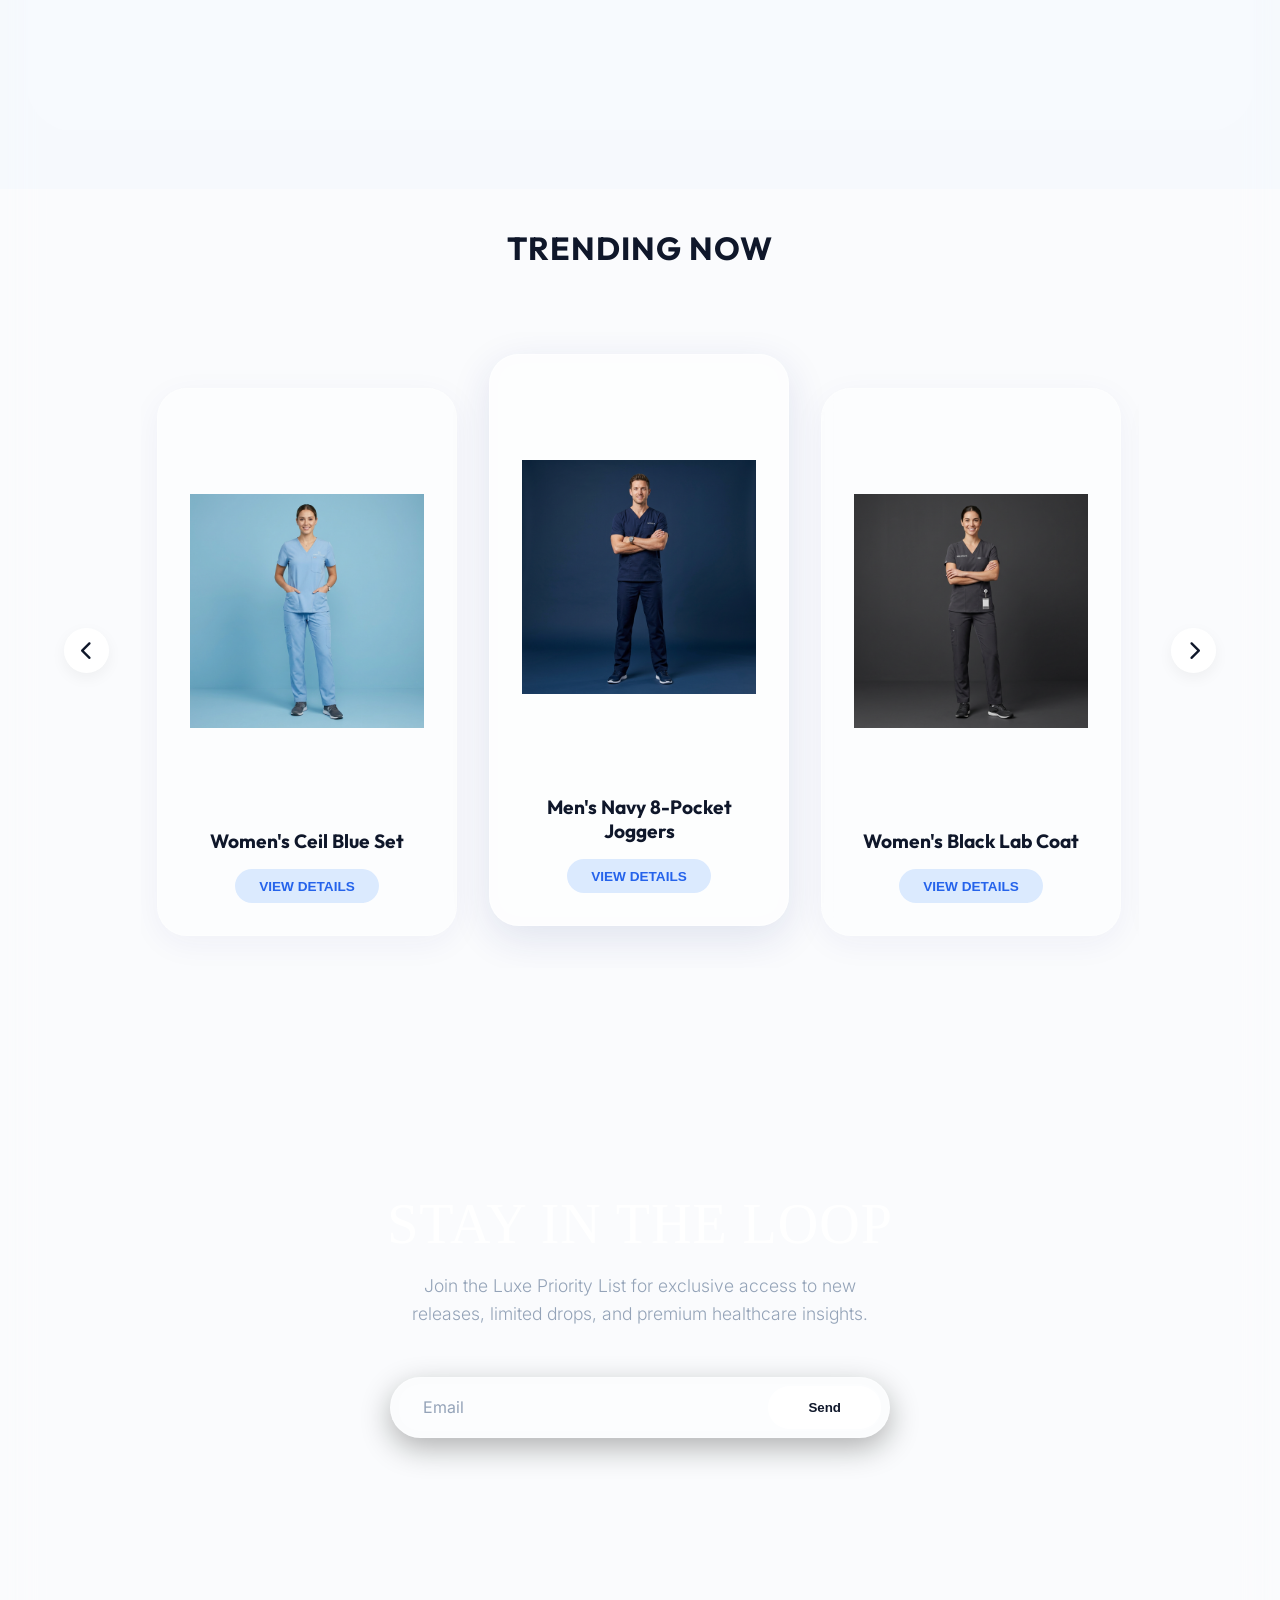
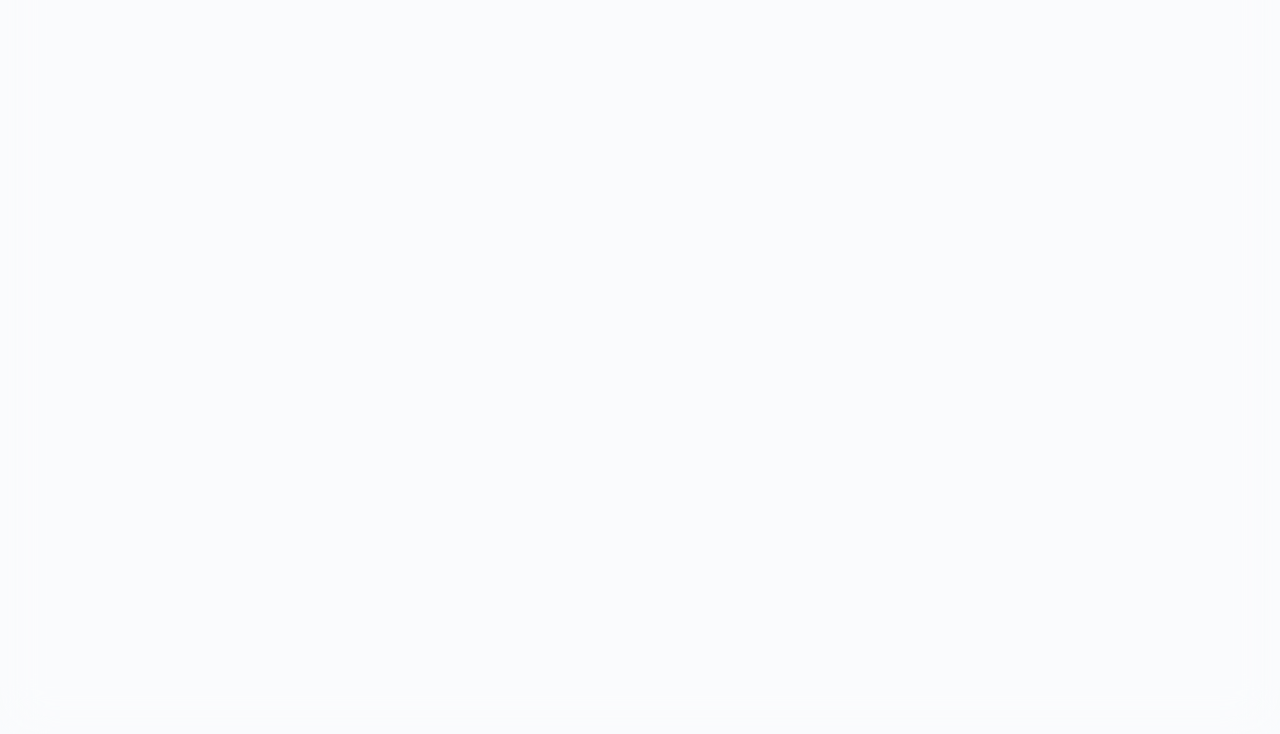
==== commit 8cd7b1a1: "Updated" ====
--- a/index.html
+++ b/index.html
@@ -225,8 +225,8 @@
         <section class="newsletter-section">
             <div class="liquid-bg"></div>
             <div class="newsletter-content reveal-up">
-                <h2>GET YOUR PERFECT FIT</h2>
-                <p>Liquid animation fueled email promotional on your email.</p>
+                <h2>STAY IN THE LOOP</h2>
+                <p>Join the Luxe Priority List for exclusive access to new releases, limited drops, and premium healthcare insights.</p>
                 <form class="newsletter-form">
                     <input type="email" placeholder="Email" required>
                     <button type="submit">Send</button>
--- a/styles.css
+++ b/styles.css
@@ -8,7 +8,7 @@
     --bg-color: #F8FAFC;
     --card-bg: rgba(255, 255, 255, 0.9);
     --font-heading: 'Outfit', sans-serif;
-    --font-hero: 'Playfair Display', serif;
+    --font-hero: 'NCL Gasdrifo', serif;
     --font-body: 'Inter', sans-serif;
 }
 
@@ -64,6 +64,8 @@
     border: none;
     box-shadow: none;
     transition: all 0.5s cubic-bezier(0.16, 1, 0.3, 1);
+    transform: translateY(-100%);
+    opacity: 0;
 }
 
 .navbar.hidden {
@@ -157,10 +159,10 @@
     font-weight: 400;
     line-height: 1.2;
     margin-bottom: 1.5rem;
-    color: var(--primary-navy);
+    color: var(--dynamic-contrast, #FFFFFF);
     letter-spacing: 2px;
-    filter: drop-shadow(0px 4px 20px rgba(255,255,255,0.95));
-    transition: letter-spacing 0.8s ease;
+    filter: drop-shadow(0px 4px 15px rgba(0,0,0,0.5));
+    transition: letter-spacing 0.8s ease, color 0.1s linear;
     cursor: default;
 }
 
@@ -171,15 +173,16 @@
 .hero-content h1 .italic-text {
     font-style: italic;
     font-size: 3.5rem;
-    color: var(--text-muted);
+    color: var(--dynamic-scrub, #E2E8F0);
     letter-spacing: 0;
+    filter: drop-shadow(0px 2px 10px rgba(255,255,255,0.4));
 }
 
 .hero-content h1 .brand-text {
     font-weight: 600;
     font-size: 5.5rem;
     letter-spacing: 6px;
-    background: linear-gradient(135deg, var(--primary-navy) 0%, #3B82F6 50%, var(--primary-navy) 100%);
+    background: linear-gradient(135deg, var(--dynamic-contrast, #FFFFFF) 0%, var(--dynamic-scrub, #93C5FD) 50%, var(--dynamic-contrast, #FFFFFF) 100%);
     background-size: 200% auto;
     color: transparent;
     -webkit-background-clip: text;
@@ -194,20 +197,21 @@
 .hero-content p {
     font-family: var(--font-body);
     font-size: 1.05rem;
-    font-weight: 300;
+    font-weight: 400;
     text-transform: uppercase;
     letter-spacing: 2px;
-    color: var(--primary-navy);
+    color: var(--dynamic-contrast, #FFFFFF);
     margin-bottom: 2.5rem;
     
-    /* Elegant Glass Pill */
-    background: rgba(255, 255, 255, 0.6);
+    /* Elegant Glass Pill - dynamic to contrast with text */
+    background: rgba(15, 23, 42, 0.2);
     padding: 0.8rem 2.5rem;
     border-radius: 50px;
     backdrop-filter: blur(20px);
     -webkit-backdrop-filter: blur(20px);
-    border: 1px solid rgba(255, 255, 255, 0.8);
-    box-shadow: 0 4px 15px rgba(0, 0, 0, 0.05);
+    border: 1px solid rgba(255, 255, 255, 0.2);
+    box-shadow: 0 4px 15px rgba(0, 0, 0, 0.3);
+    transition: color 0.1s linear;
 }
 
 .hero-content button {
@@ -571,66 +575,75 @@
     overflow: hidden;
     padding: 8rem 5%;
     text-align: center;
-    color: var(--primary-navy);
+    color: white;
     margin-bottom: 6rem;
+    margin-left: 2%;
+    margin-right: 2%;
+    background: var(--primary-navy);
+    border-radius: 40px;
+    box-shadow: 0 20px 50px rgba(15, 23, 42, 0.2);
 }
 
 .liquid-bg {
     position: absolute;
-    top: 0;
-    left: 0;
-    width: 100%;
-    height: 100%;
-    z-index: -1;
-    background: linear-gradient(45deg, #DBEAFE, #EFF6FF, #E0E7FF);
-    background-size: 400% 400%;
-    animation: gradientLiquid 10s ease infinite;
-}
-
-@keyframes gradientLiquid {
-    0% {
-        background-position: 0% 50%;
-    }
-
-    50% {
-        background-position: 100% 50%;
-    }
-
-    100% {
-        background-position: 0% 50%;
-    }
-}
-
-.liquid-bg::after {
-    content: '';
-    position: absolute;
-    bottom: 0;
-    left: 0;
-    width: 100%;
-    height: 40%;
-    background: url('data:image/svg+xml;utf8,<svg viewBox="0 0 1440 320" xmlns="http://www.w3.org/2000/svg"><path fill="%23FFFFFF" fill-opacity="1" d="M0,192L48,197.3C96,203,192,213,288,229.3C384,245,480,267,576,250.7C672,235,768,181,864,181.3C960,181,1056,235,1152,245.3C1248,256,1344,224,1392,208L1440,192L1440,320L1392,320C1344,320,1248,320,1152,320C1056,320,960,320,864,320C768,320,672,320,576,320C480,320,384,320,288,320C192,320,96,320,48,320L0,320Z"></path></svg>') no-repeat bottom;
-    background-size: cover;
+    top: -50%;
+    left: -50%;
+    width: 200%;
+    height: 200%;
+    z-index: 0;
+    background: radial-gradient(circle at center, rgba(37, 99, 235, 0.2) 0%, rgba(15, 23, 42, 0) 60%);
+    animation: rotateGradient 20s linear infinite;
+    pointer-events: none;
+}
+
+@keyframes rotateGradient {
+    0% { transform: rotate(0deg); }
+    100% { transform: rotate(360deg); }
+}
+
+.newsletter-content {
+    position: relative;
+    z-index: 1;
 }
 
 .newsletter-content h2 {
-    font-family: var(--font-heading);
-    font-size: 2.5rem;
+    font-family: var(--font-hero);
+    font-size: 3.5rem;
     margin-bottom: 1rem;
+    font-weight: 400;
+    color: white;
+    letter-spacing: 1px;
 }
 
 .newsletter-content p {
-    margin-bottom: 2rem;
+    margin-bottom: 3rem;
     font-size: 1.1rem;
+    color: #94A3B8;
+    max-width: 500px;
+    margin-left: auto;
+    margin-right: auto;
+    font-weight: 300;
+    line-height: 1.6;
 }
 
 .newsletter-form {
     display: flex;
     max-width: 500px;
     margin: 0 auto;
-    background: white;
+    background: rgba(255, 255, 255, 0.1);
     border-radius: 50px;
     padding: 0.5rem;
-    box-shadow: 0 10px 30px rgba(0, 0, 0, 0.1);
+    box-shadow: 0 10px 30px rgba(0, 0, 0, 0.3);
+    backdrop-filter: blur(16px);
+    -webkit-backdrop-filter: blur(16px);
+    border: 1px solid rgba(255, 255, 255, 0.2);
+    transition: all 0.4s ease;
+}
+
+.newsletter-form:focus-within {
+    background: rgba(255, 255, 255, 0.15);
+    border-color: rgba(255, 255, 255, 0.4);
+    box-shadow: 0 15px 40px rgba(37, 99, 235, 0.4);
 }
 
 .newsletter-form input {
@@ -641,21 +654,29 @@
     font-family: var(--font-body);
     font-size: 1rem;
     background: transparent;
+    color: white;
+}
+
+.newsletter-form input::placeholder {
+    color: #94A3B8;
 }
 
 .newsletter-form button {
-    background: var(--brand-blue);
-    color: white;
+    background: white;
+    color: var(--primary-navy);
     border: none;
     border-radius: 50px;
-    padding: 0.8rem 2rem;
+    padding: 0.9rem 2.5rem;
     font-weight: 600;
     cursor: pointer;
-    transition: 0.3s;
+    transition: all 0.3s ease;
 }
 
 .newsletter-form button:hover {
-    background: var(--primary-navy);
+    background: #3B82F6;
+    color: white;
+    transform: translateY(-2px);
+    box-shadow: 0 5px 15px rgba(37, 99, 235, 0.4);
 }
 
 /* Footer */
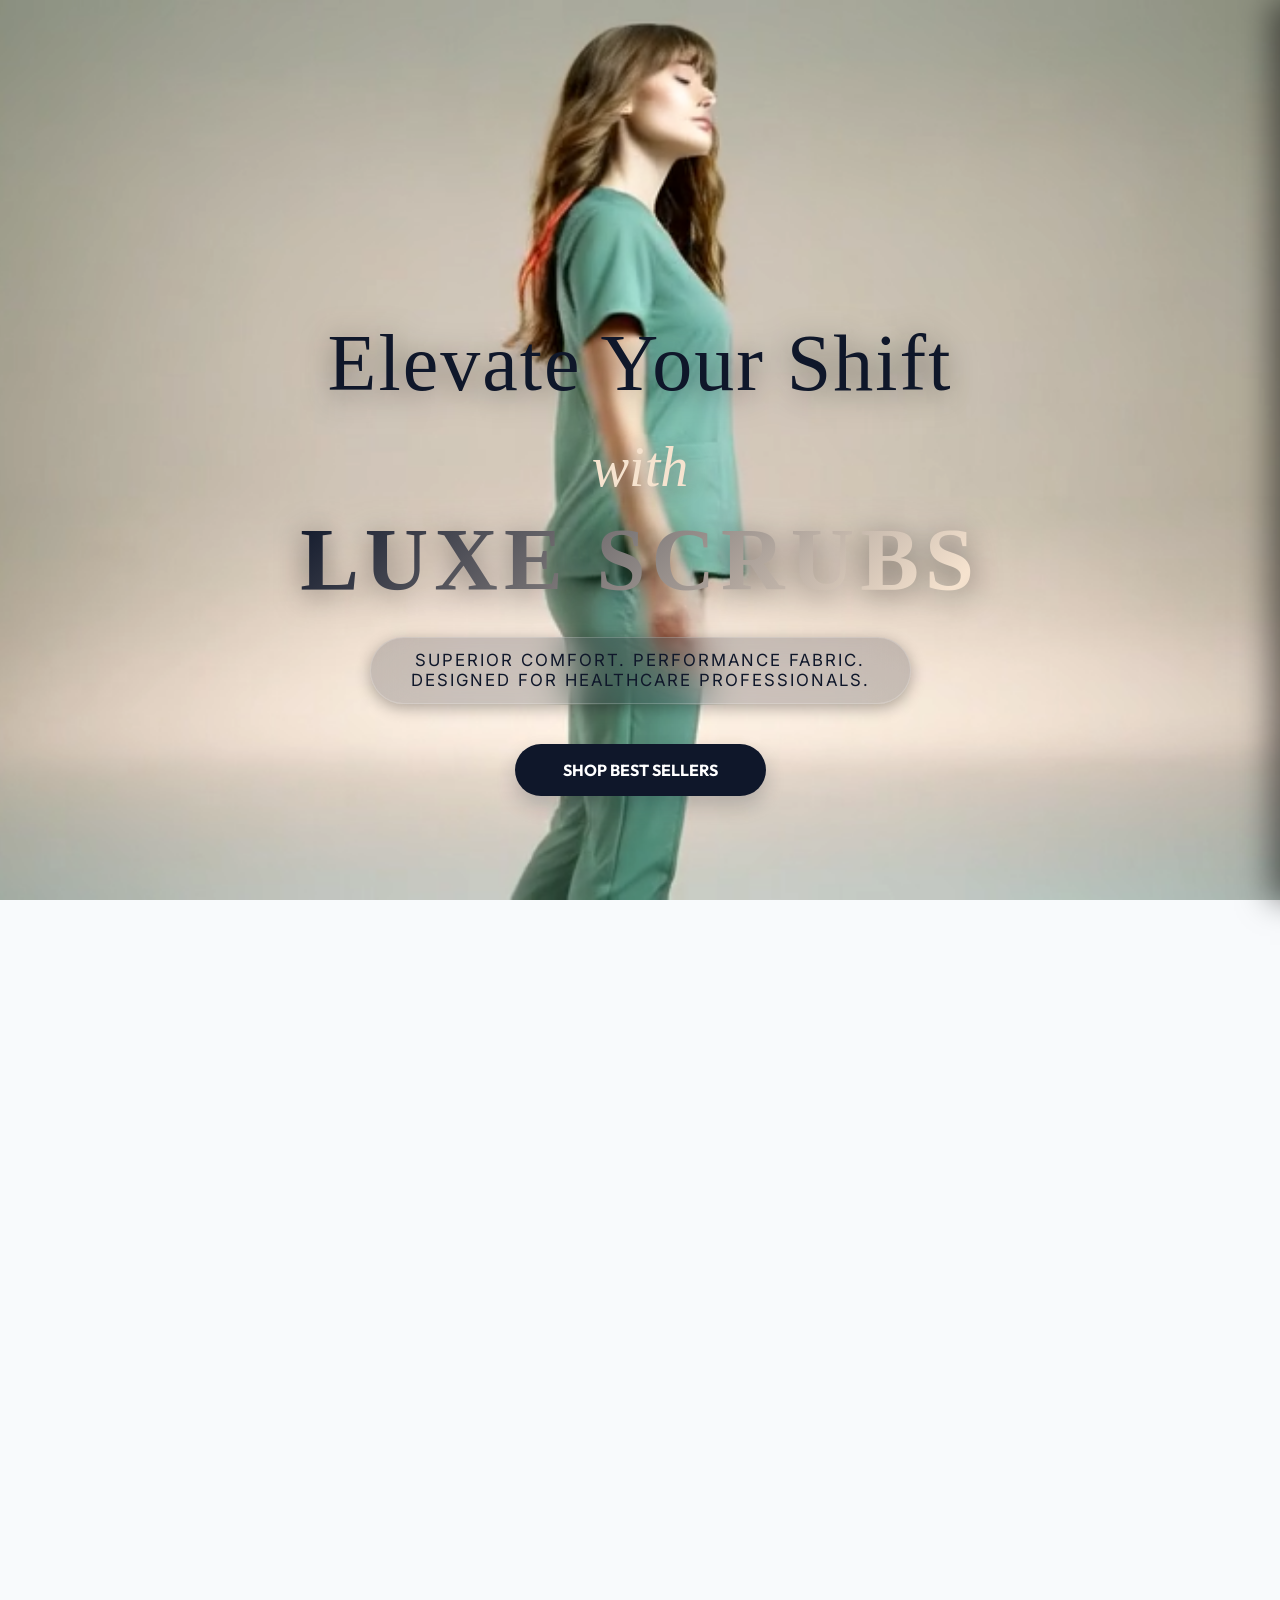
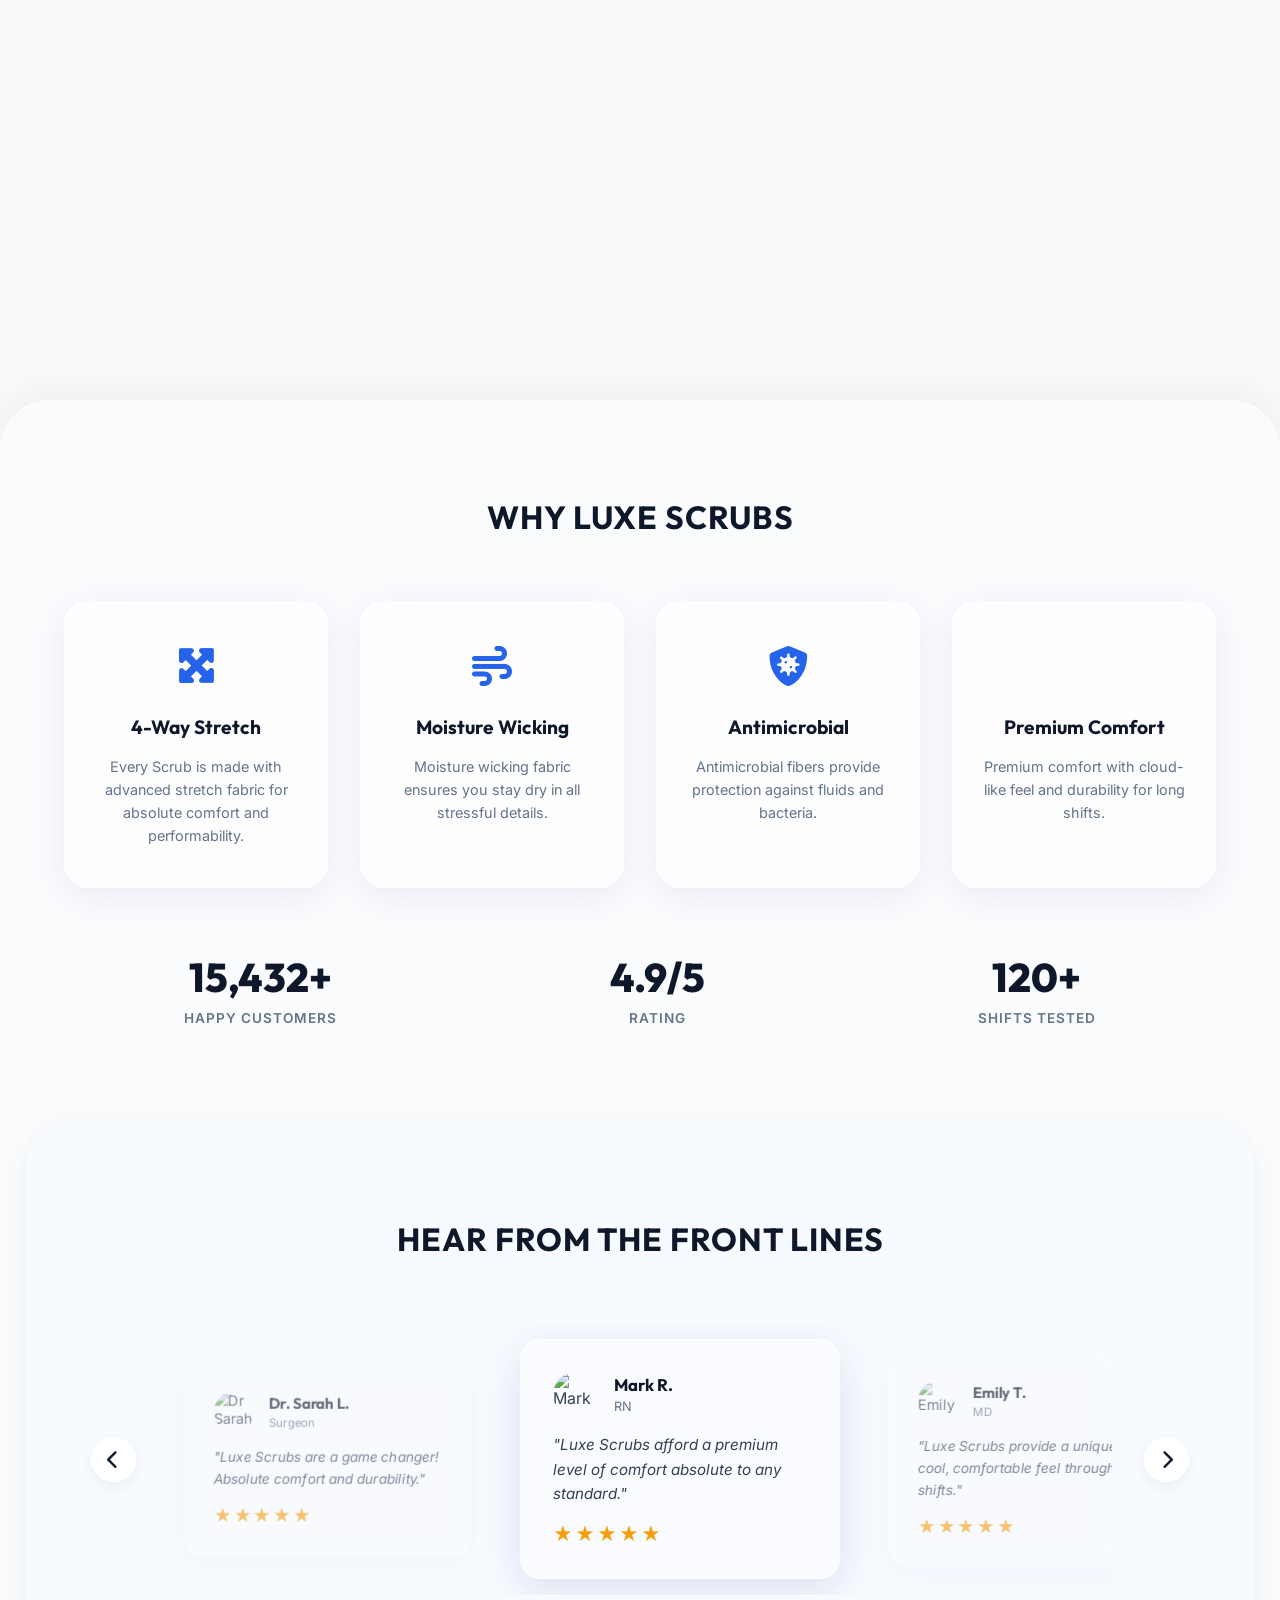
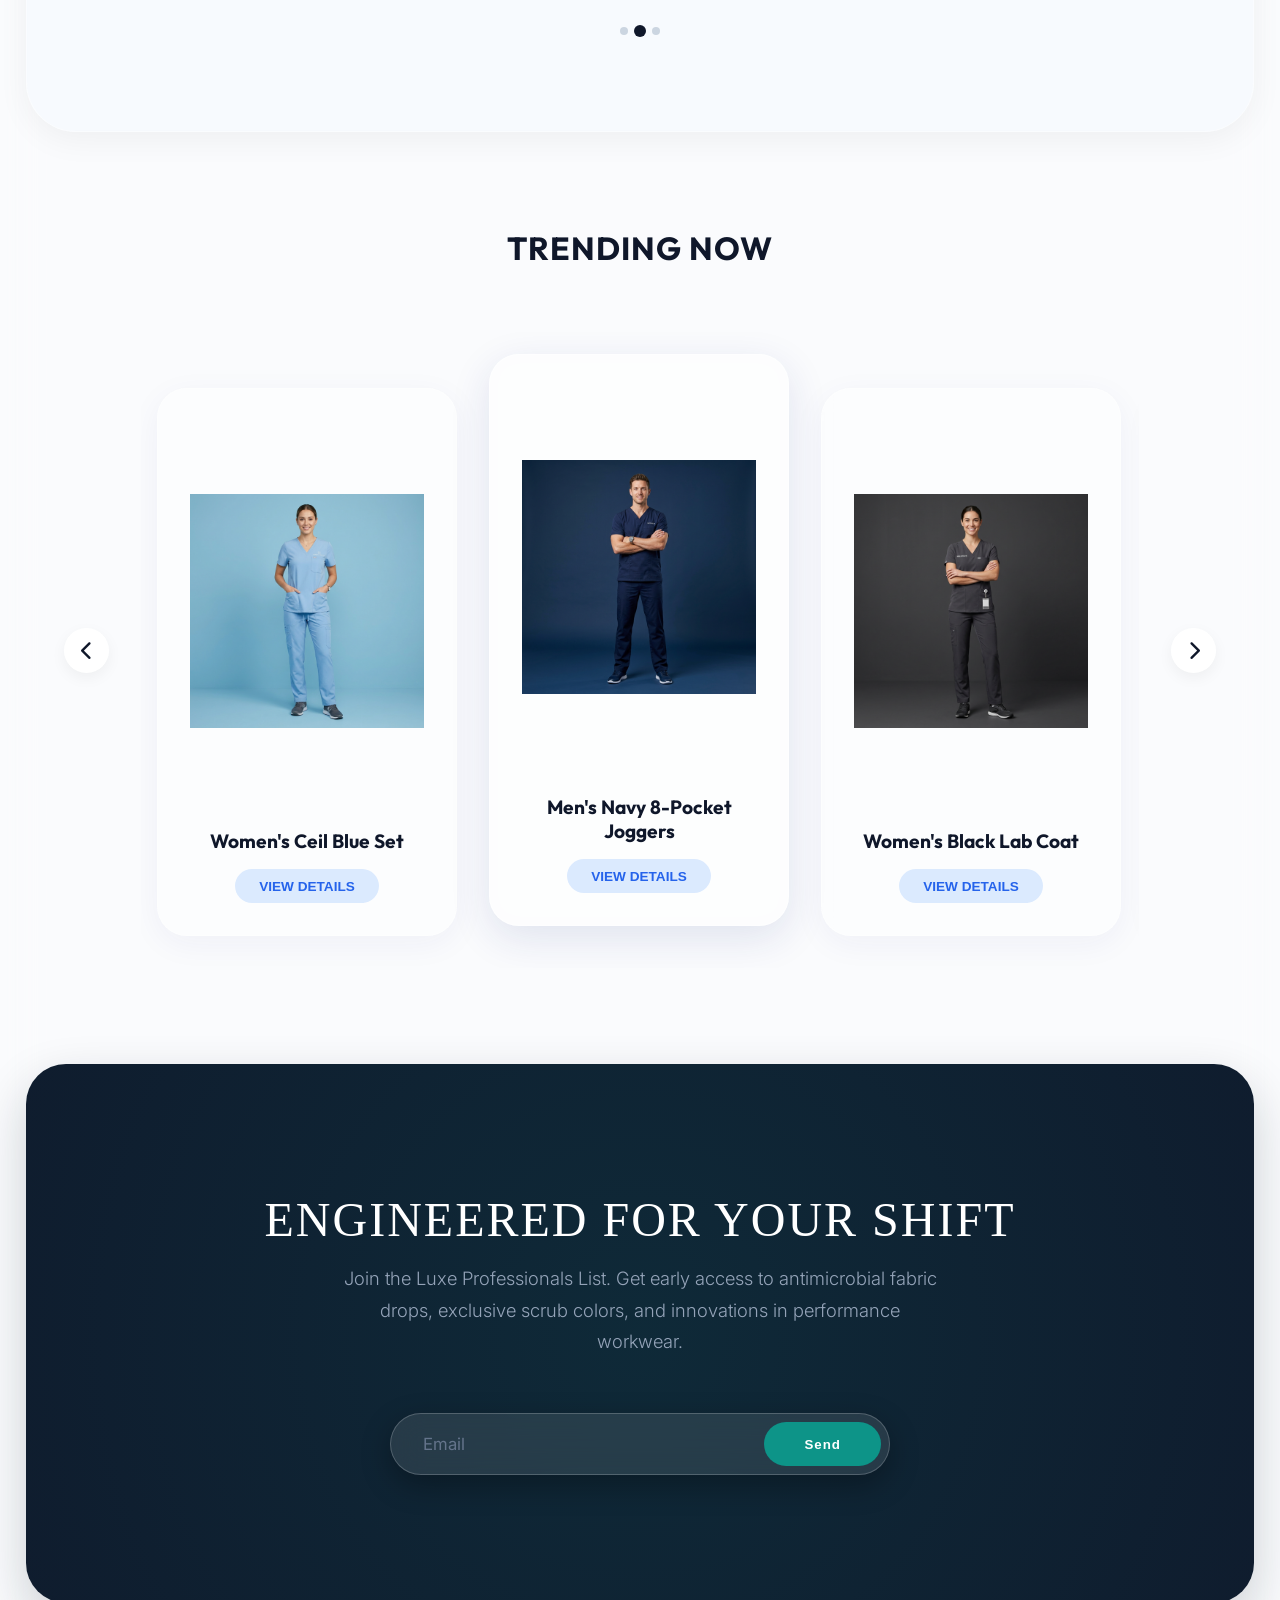
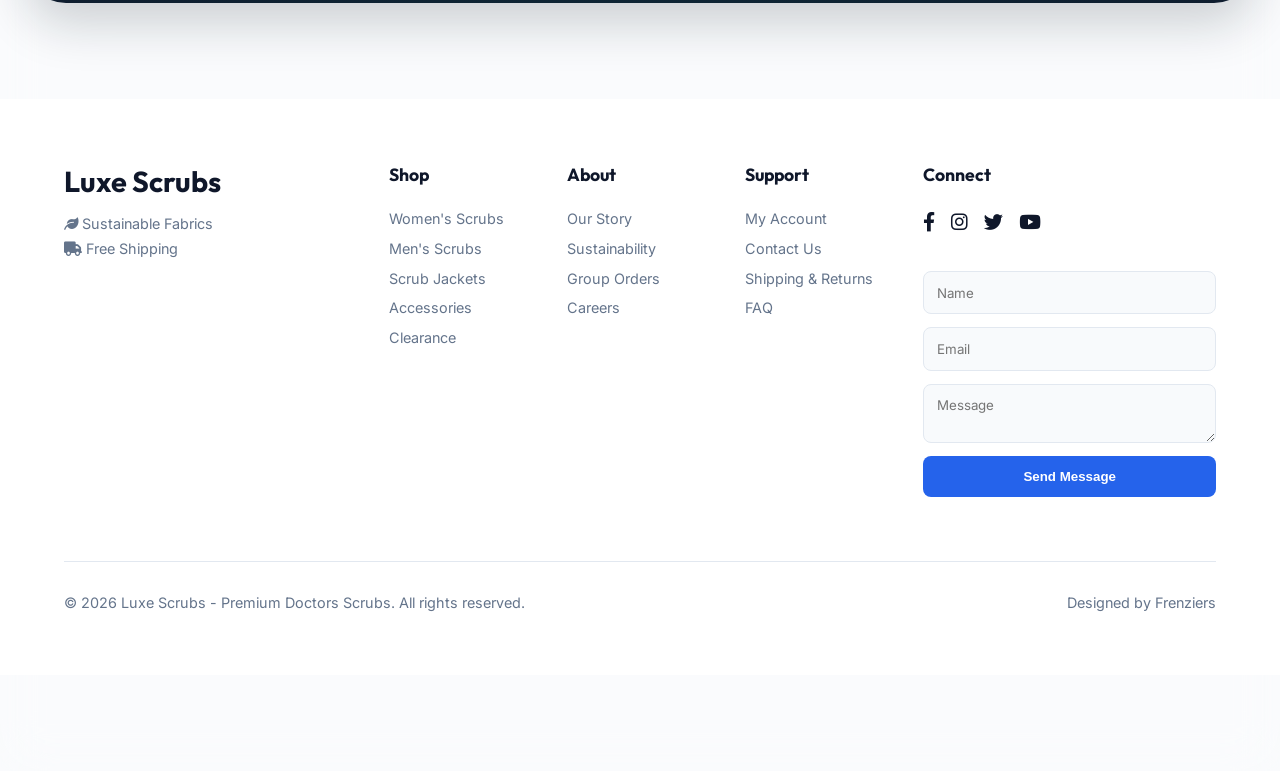
==== commit 3094297a: "Updated" ====
--- a/index.html
+++ b/index.html
@@ -225,8 +225,8 @@
         <section class="newsletter-section">
             <div class="liquid-bg"></div>
             <div class="newsletter-content reveal-up">
-                <h2>STAY IN THE LOOP</h2>
-                <p>Join the Luxe Priority List for exclusive access to new releases, limited drops, and premium healthcare insights.</p>
+                <h2>ENGINEERED FOR YOUR SHIFT</h2>
+                <p>Join the Luxe Professionals List. Get early access to antimicrobial fabric drops, exclusive scrub colors, and innovations in performance workwear.</p>
                 <form class="newsletter-form">
                     <input type="email" placeholder="Email" required>
                     <button type="submit">Send</button>
--- a/styles.css
+++ b/styles.css
@@ -569,7 +569,7 @@
     color: white;
 }
 
-/* Newsletter */
+/* Newsletter - Medical Luxe Theme */
 .newsletter-section {
     position: relative;
     overflow: hidden;
@@ -579,7 +579,7 @@
     margin-bottom: 6rem;
     margin-left: 2%;
     margin-right: 2%;
-    background: var(--primary-navy);
+    background: #0F172A; /* Deep slate base */
     border-radius: 40px;
     box-shadow: 0 20px 50px rgba(15, 23, 42, 0.2);
 }
@@ -591,7 +591,8 @@
     width: 200%;
     height: 200%;
     z-index: 0;
-    background: radial-gradient(circle at center, rgba(37, 99, 235, 0.2) 0%, rgba(15, 23, 42, 0) 60%);
+    /* Clean, clinical, luxury glow: Deep cyan/surgical green into slate */
+    background: radial-gradient(circle at center, rgba(13, 148, 136, 0.15) 0%, rgba(15, 23, 42, 0) 70%);
     animation: rotateGradient 20s linear infinite;
     pointer-events: none;
 }
@@ -608,22 +609,22 @@
 
 .newsletter-content h2 {
     font-family: var(--font-hero);
-    font-size: 3.5rem;
+    font-size: 3rem;
     margin-bottom: 1rem;
     font-weight: 400;
     color: white;
-    letter-spacing: 1px;
+    letter-spacing: 2px;
 }
 
 .newsletter-content p {
-    margin-bottom: 3rem;
-    font-size: 1.1rem;
+    margin-bottom: 3.5rem;
+    font-size: 1.15rem;
     color: #94A3B8;
-    max-width: 500px;
+    max-width: 600px;
     margin-left: auto;
     margin-right: auto;
     font-weight: 300;
-    line-height: 1.6;
+    line-height: 1.7;
 }
 
 .newsletter-form {
@@ -642,8 +643,8 @@
 
 .newsletter-form:focus-within {
     background: rgba(255, 255, 255, 0.15);
-    border-color: rgba(255, 255, 255, 0.4);
-    box-shadow: 0 15px 40px rgba(37, 99, 235, 0.4);
+    border-color: rgba(13, 148, 136, 0.4);
+    box-shadow: 0 15px 40px rgba(13, 148, 136, 0.2);
 }
 
 .newsletter-form input {
@@ -652,31 +653,31 @@
     outline: none;
     padding: 0 1.5rem;
     font-family: var(--font-body);
-    font-size: 1rem;
+    font-size: 1.05rem;
     background: transparent;
     color: white;
 }
 
 .newsletter-form input::placeholder {
-    color: #94A3B8;
+    color: #64748B;
 }
 
 .newsletter-form button {
-    background: white;
-    color: var(--primary-navy);
+    background: #0D9488; /* Medical teal/cyan */
+    color: white;
     border: none;
     border-radius: 50px;
     padding: 0.9rem 2.5rem;
     font-weight: 600;
+    letter-spacing: 1px;
     cursor: pointer;
     transition: all 0.3s ease;
 }
 
 .newsletter-form button:hover {
-    background: #3B82F6;
-    color: white;
+    background: #0F766E;
     transform: translateY(-2px);
-    box-shadow: 0 5px 15px rgba(37, 99, 235, 0.4);
+    box-shadow: 0 5px 20px rgba(13, 148, 136, 0.4);
 }
 
 /* Footer */
@@ -1092,14 +1093,39 @@
         width: 100%;
         right: -100%;
     }
+    
+    /* Responsive Hero Text */
+    .hero-content {
+        top: 25vh;
+        width: 100%;
+        padding: 0 1rem;
+    }
+    .hero-content h1 {
+        font-size: 3rem;
+        letter-spacing: 0px;
+    }
+    .hero-content h1 .italic-text {
+        font-size: 2.2rem;
+    }
+    .hero-content h1 .brand-text {
+        font-size: 3.5rem;
+        letter-spacing: 2px;
+        line-height: 1.2;
+    }
+    .hero-content p {
+        font-size: 0.85rem;
+        padding: 0.6rem 1.5rem;
+    }
+    .hero-content button {
+        padding: 0.8rem 2rem;
+        font-size: 0.9rem;
+    }
 }
 
 /* =============================================
    SMALL MOBILE (≤ 480px)
    ============================================= */
 @media (max-width: 480px) {
-    .hero-content h1 { font-size: 2rem !important; }
-
     .features-grid {
         grid-template-columns: 1fr;
     }
@@ -1111,6 +1137,30 @@
     .stats-row { flex-direction: column; }
 
     .navbar .logo { font-size: 1.25rem; }
+    
+    .hero-content h1 {
+        font-size: 2.2rem;
+        letter-spacing: 0px;
+    }
+    
+    .hero-content h1 .italic-text {
+        font-size: 1.8rem;
+    }
+
+    .hero-content h1 .brand-text {
+        font-size: 3rem;
+        letter-spacing: 2px;
+        line-height: 1.3;
+        display: block;   
+    }
+
+    .hero-content p {
+        font-size: 0.75rem;
+        padding: 0.6rem 1.2rem;
+        letter-spacing: 1px;
+        margin-bottom: 1.5rem;
+        white-space: normal;
+    }
 }
 
 /* Shopping Cart Styles */
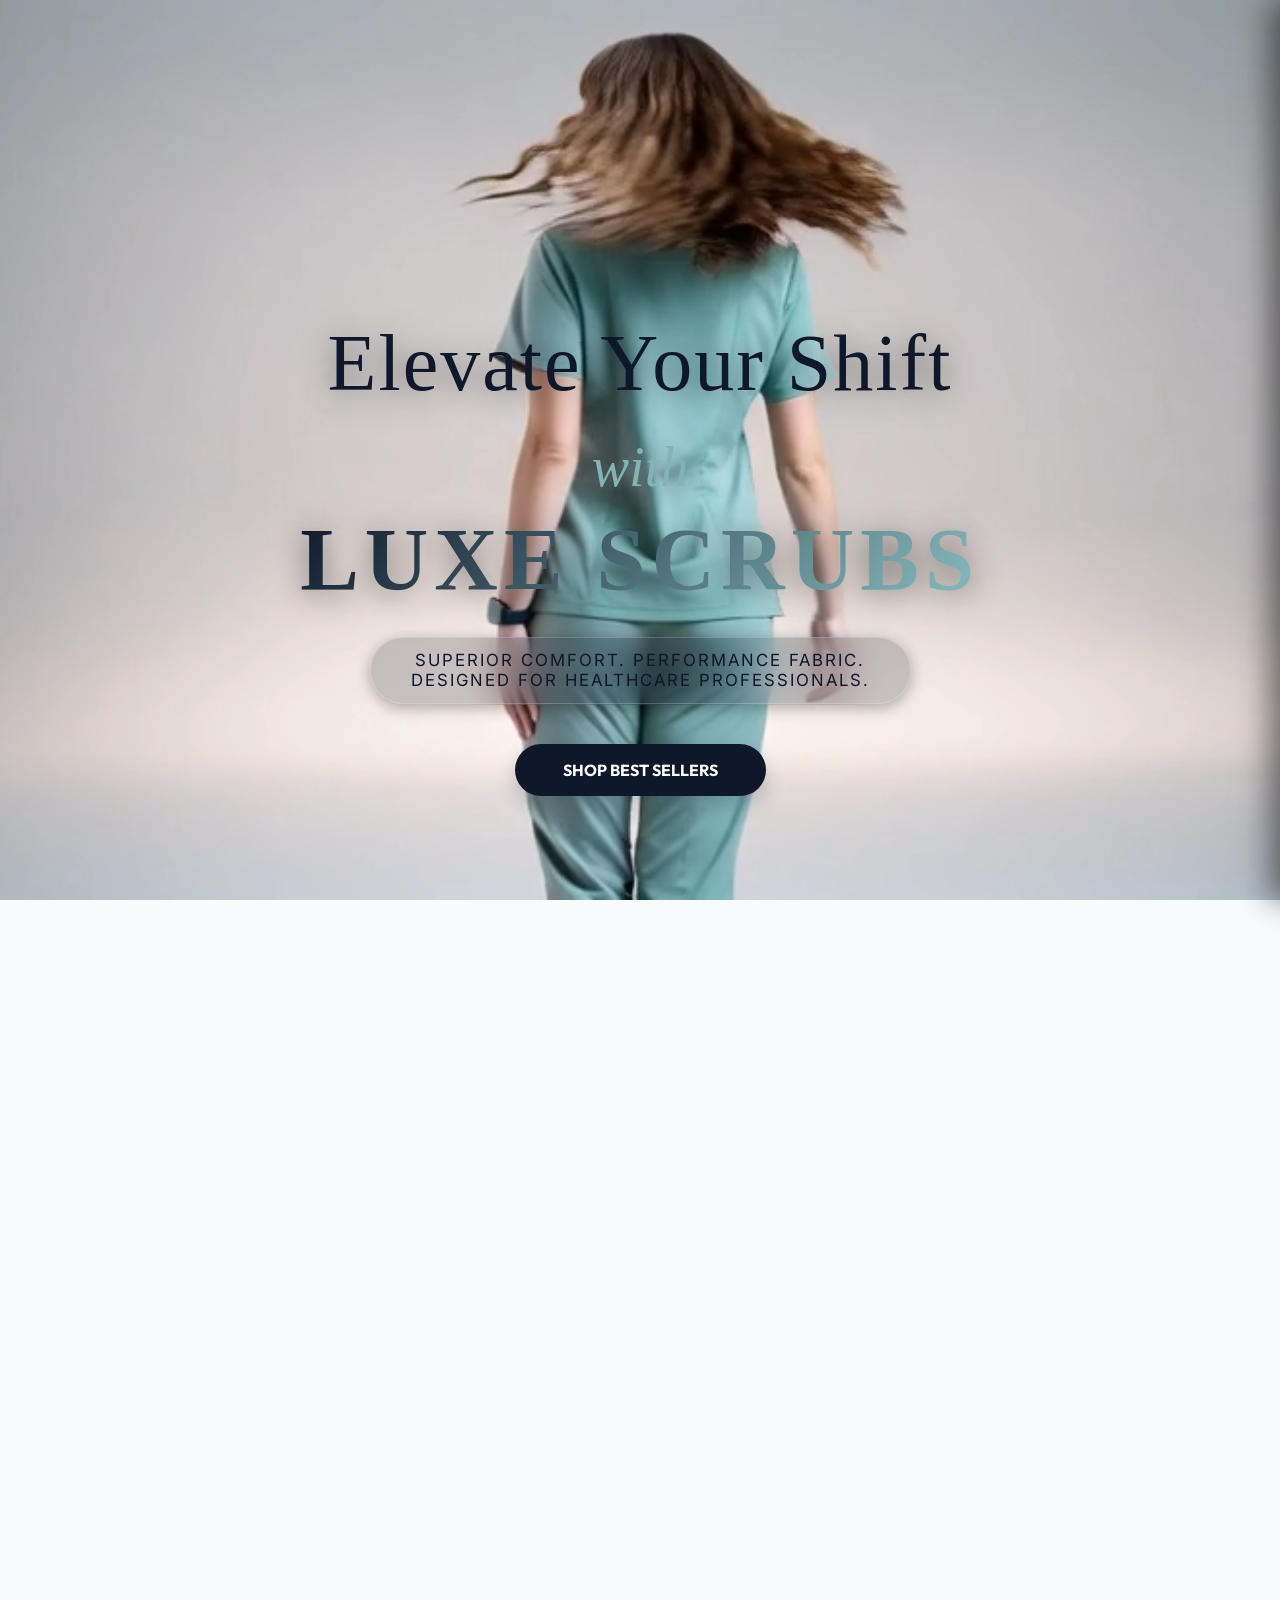
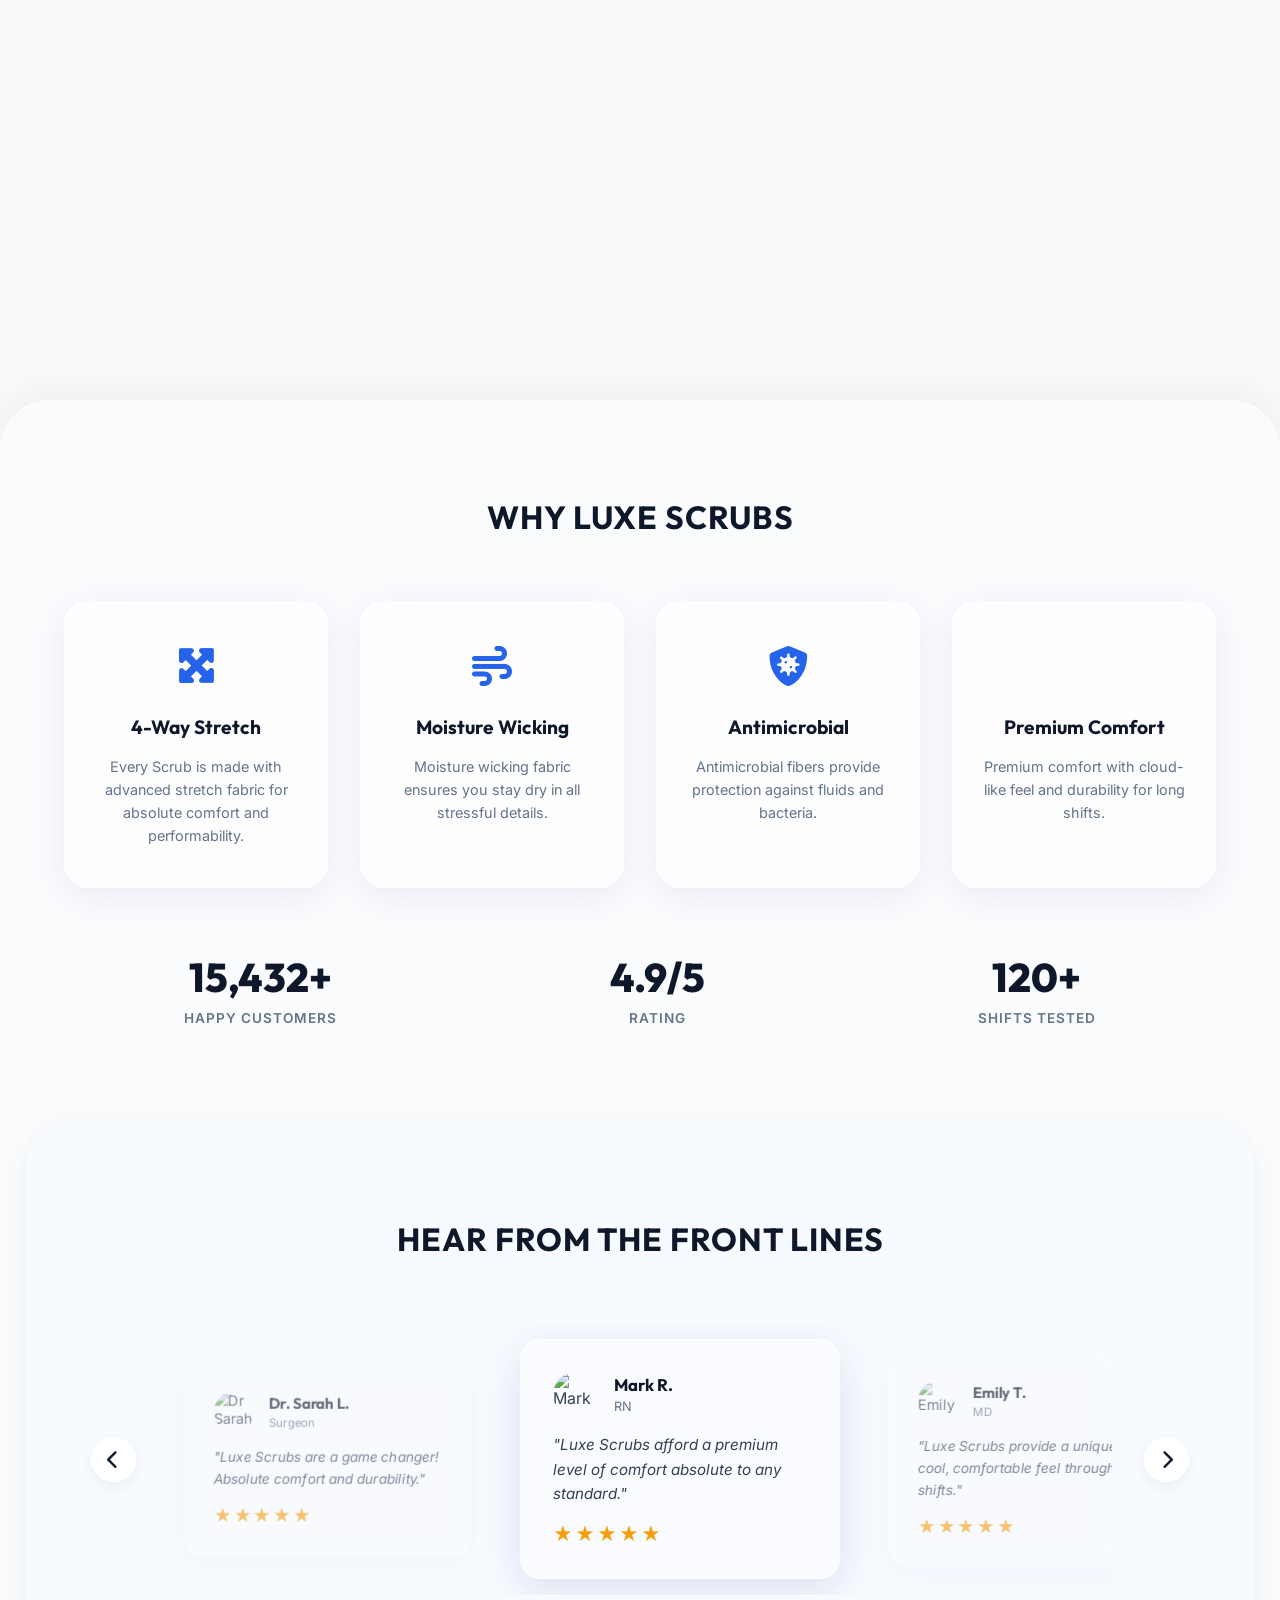
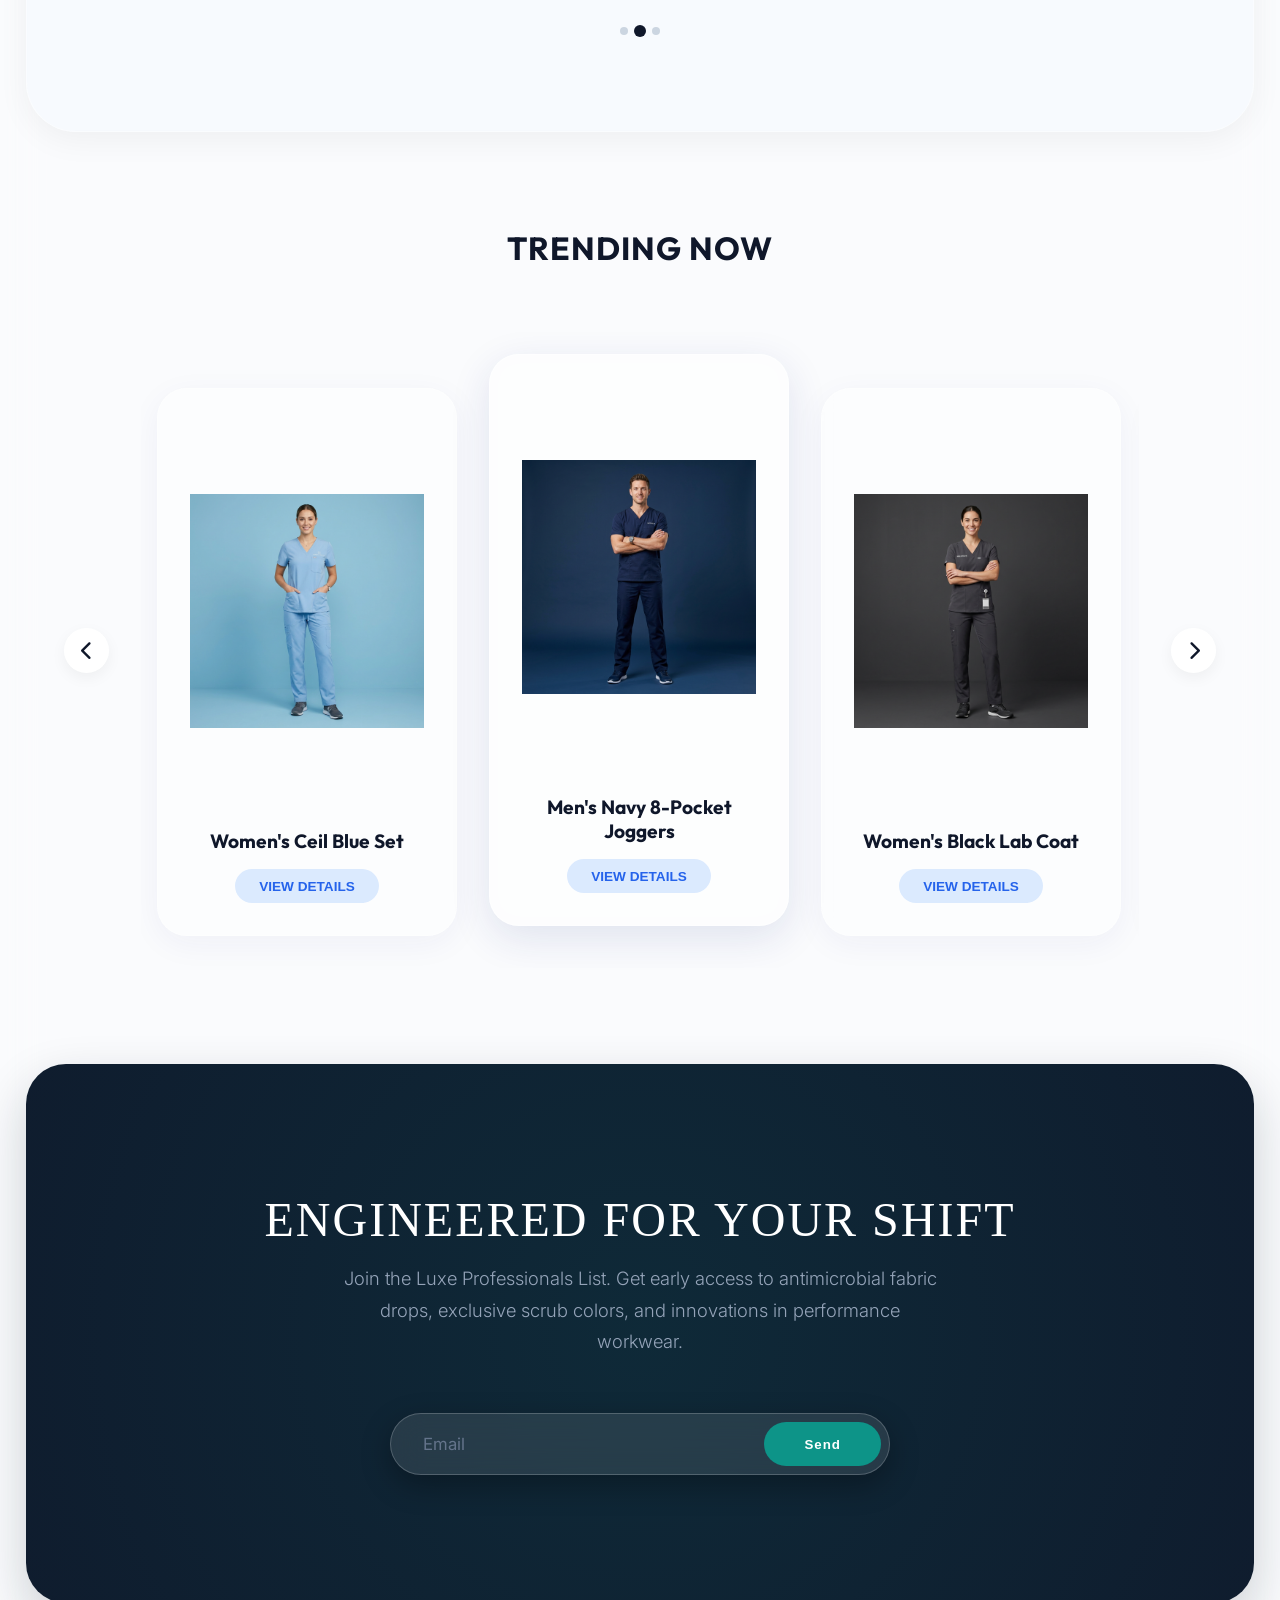
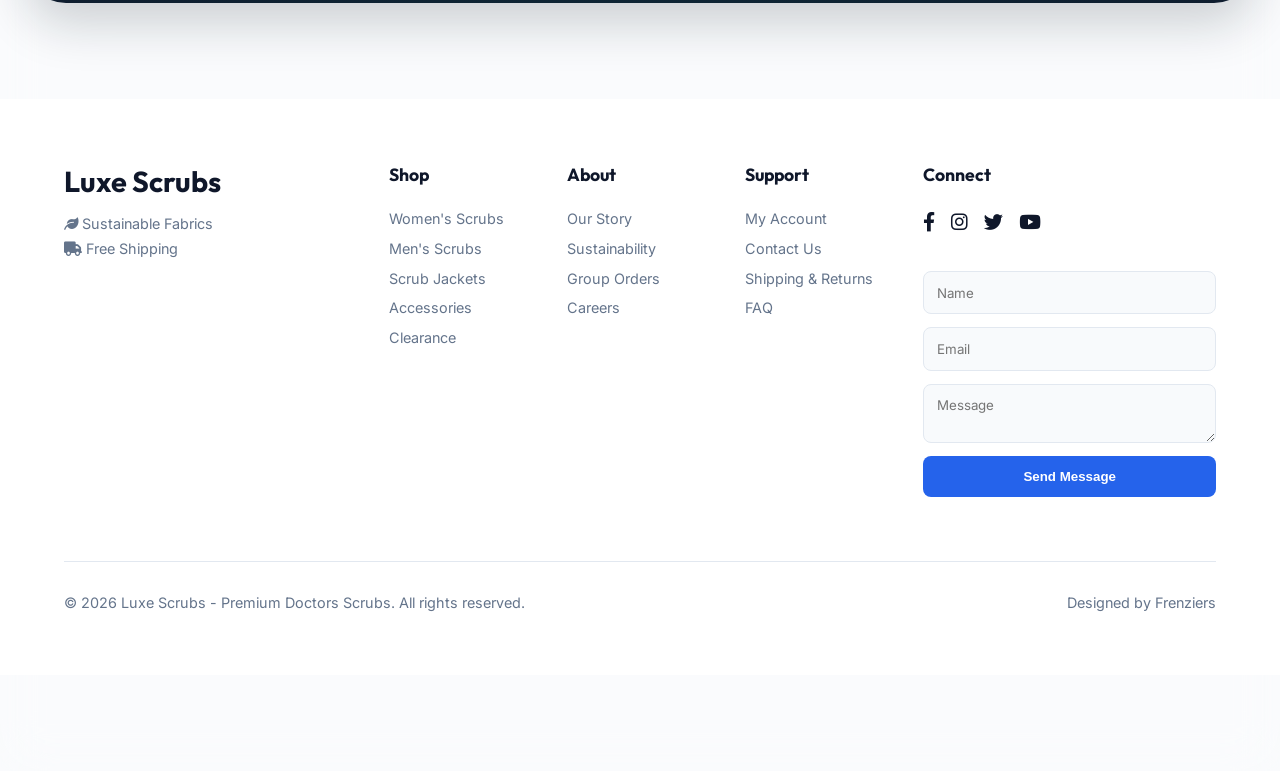
==== commit 283a72ac: "Updated" ====
--- a/index.html
+++ b/index.html
@@ -17,6 +17,18 @@
 </head>
 
 <body>
+    <!-- Preloader -->
+    <div id="preloader" class="preloader">
+        <div class="loader-content">
+            <div class="medical-cross"></div>
+            <div class="loader-text">PREPARING YOUR SHIFT...</div>
+            <div class="progress-bar-container">
+                <div id="progress-bar" class="progress-bar"></div>
+            </div>
+            <div id="progress-text" class="progress-text">0%</div>
+        </div>
+    </div>
+
     <nav class="navbar" id="navbar">
         <div class="logo">Luxe Scrubs</div>
         <div class="nav-links">
--- a/styles.css
+++ b/styles.css
@@ -1123,6 +1123,103 @@
 }
 
 /* =============================================
+   PRELOADER
+   ============================================= */
+.preloader {
+    position: fixed;
+    top: 0;
+    left: 0;
+    width: 100vw;
+    height: 100vh;
+    background: var(--bg-color);
+    z-index: 99999;
+    display: flex;
+    justify-content: center;
+    align-items: center;
+    transition: opacity 0.8s ease, visibility 0.8s ease;
+}
+
+.preloader.hidden {
+    opacity: 0;
+    visibility: hidden;
+}
+
+.loader-content {
+    display: flex;
+    flex-direction: column;
+    align-items: center;
+    gap: 1.5rem;
+}
+
+/* Medical Cross Animation */
+.medical-cross {
+    width: 50px;
+    height: 50px;
+    position: relative;
+    animation: pulse 2s infinite ease-in-out;
+}
+
+.medical-cross::before, .medical-cross::after {
+    content: '';
+    position: absolute;
+    background: var(--brand-blue);
+    border-radius: 4px;
+}
+
+.medical-cross::before {
+    top: 0;
+    left: 18px;
+    width: 14px;
+    height: 50px;
+}
+
+.medical-cross::after {
+    top: 18px;
+    left: 0;
+    width: 50px;
+    height: 14px;
+}
+
+@keyframes pulse {
+    0% { transform: scale(0.9); opacity: 0.7; }
+    50% { transform: scale(1.1); opacity: 1; box-shadow: 0 0 20px rgba(37, 99, 235, 0.5); }
+    100% { transform: scale(0.9); opacity: 0.7; }
+}
+
+.loader-text {
+    font-family: var(--font-heading);
+    font-weight: 600;
+    font-size: 1.1rem;
+    color: var(--primary-navy);
+    letter-spacing: 2px;
+}
+
+.progress-bar-container {
+    width: 250px;
+    height: 4px;
+    background: rgba(15, 23, 42, 0.1);
+    border-radius: 4px;
+    overflow: hidden;
+    position: relative;
+}
+
+.progress-bar {
+    position: absolute;
+    top: 0;
+    left: 0;
+    height: 100%;
+    width: 0%;
+    background: var(--brand-blue);
+    transition: width 0.3s ease;
+}
+
+.progress-text {
+    font-family: var(--font-body);
+    font-size: 0.9rem;
+    color: var(--text-muted);
+}
+
+/* =============================================
    SMALL MOBILE (≤ 480px)
    ============================================= */
 @media (max-width: 480px) {
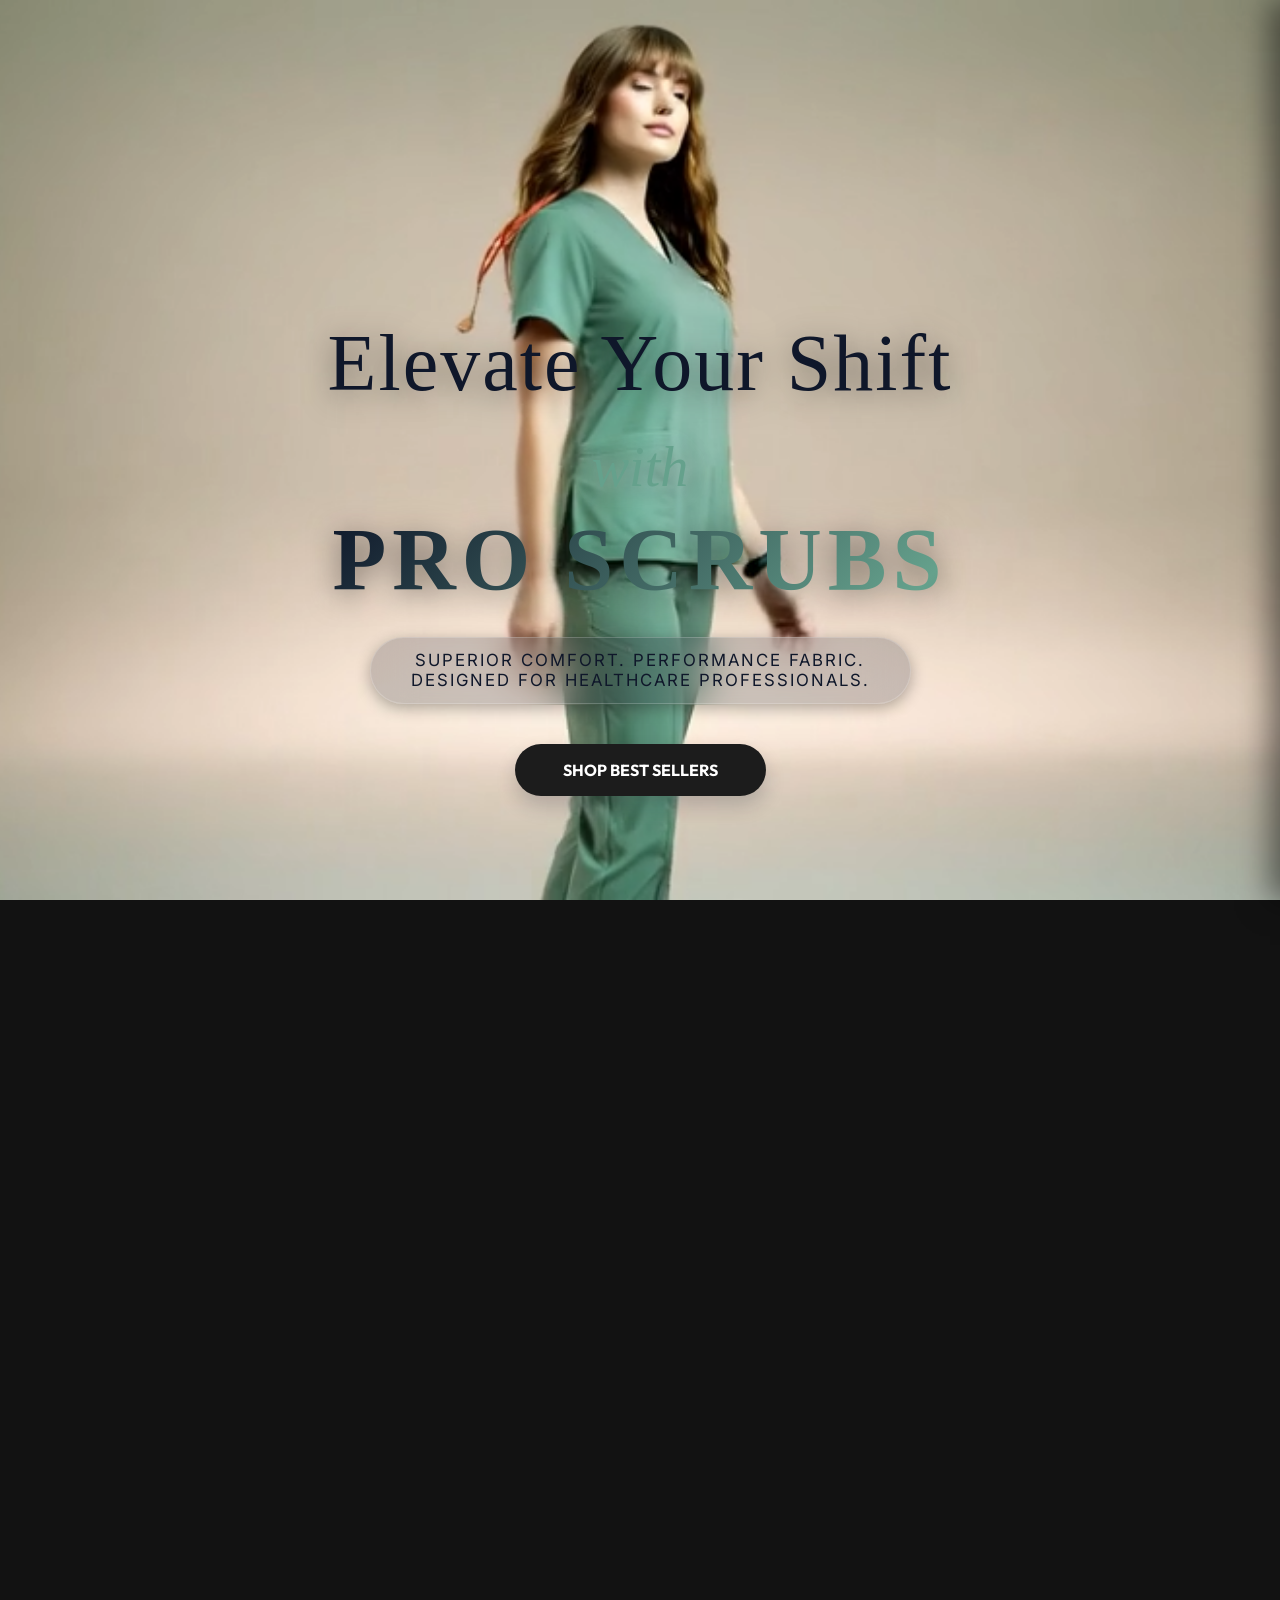
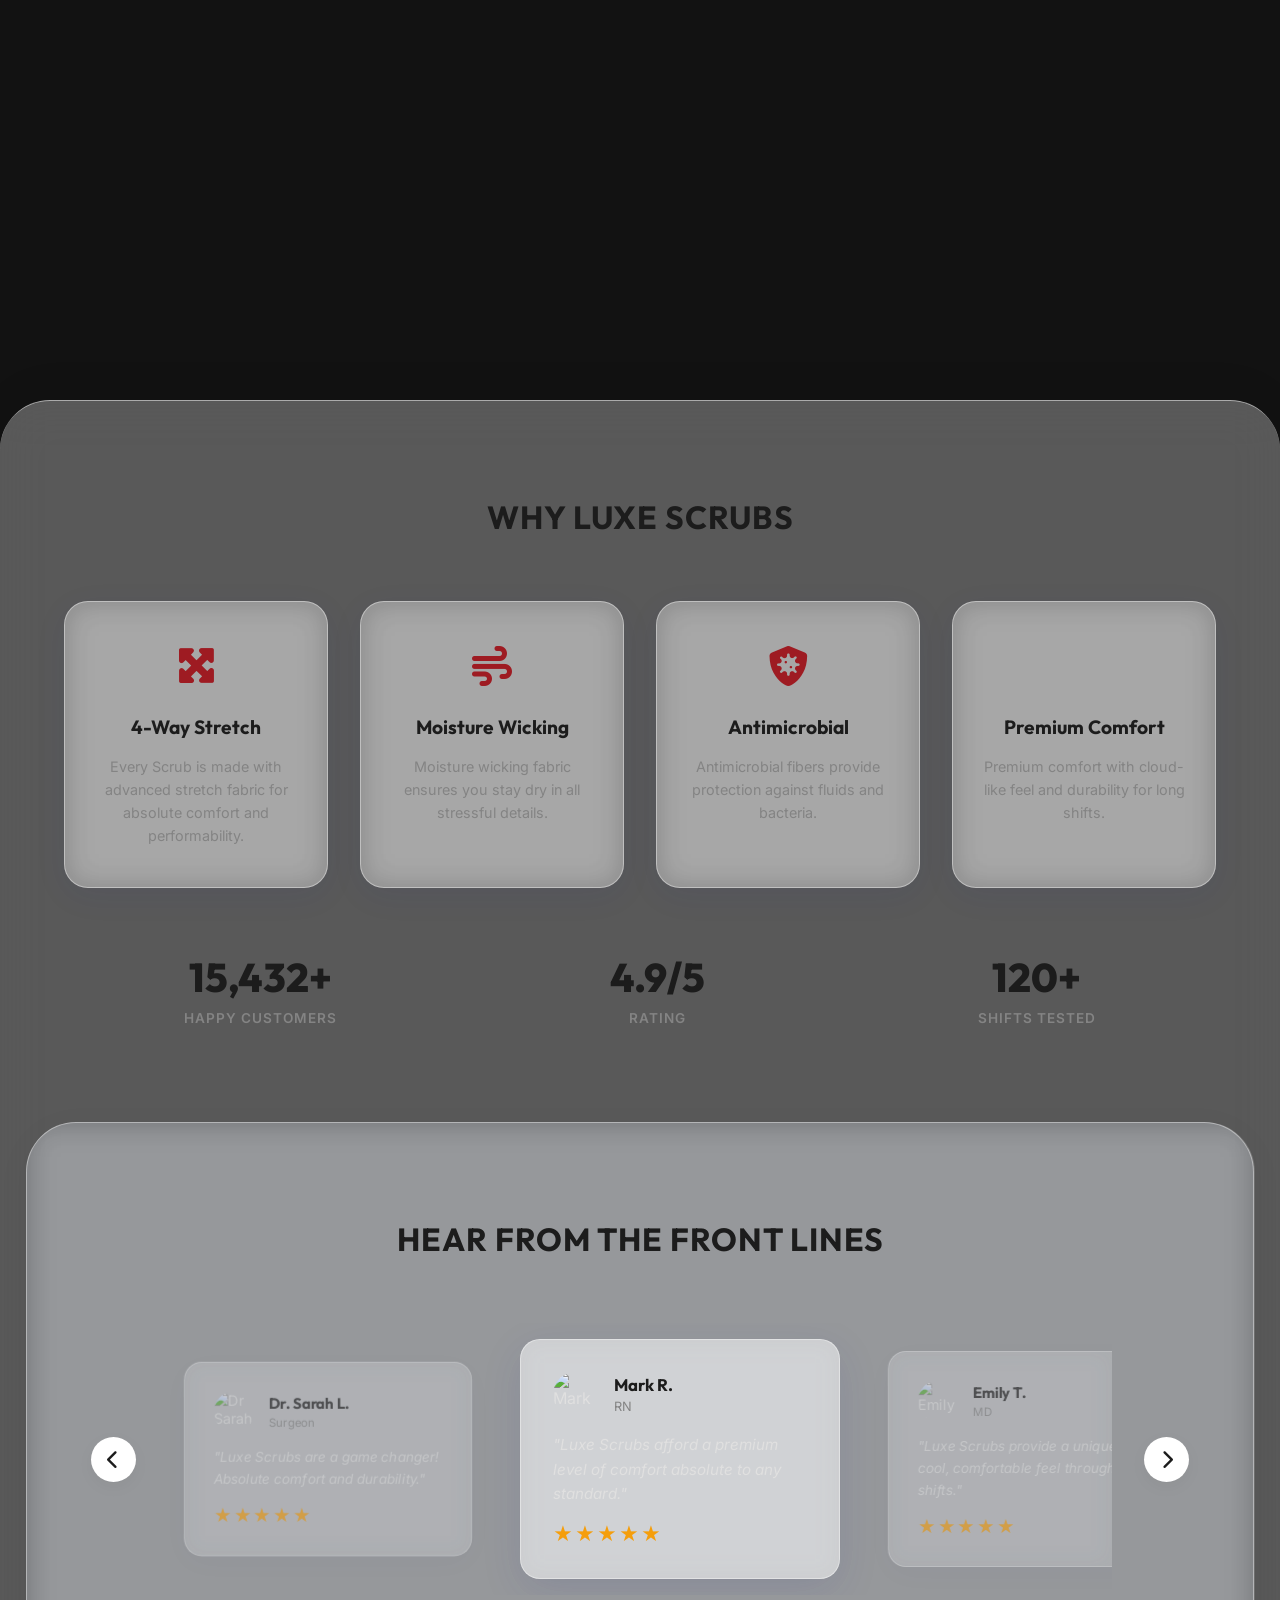
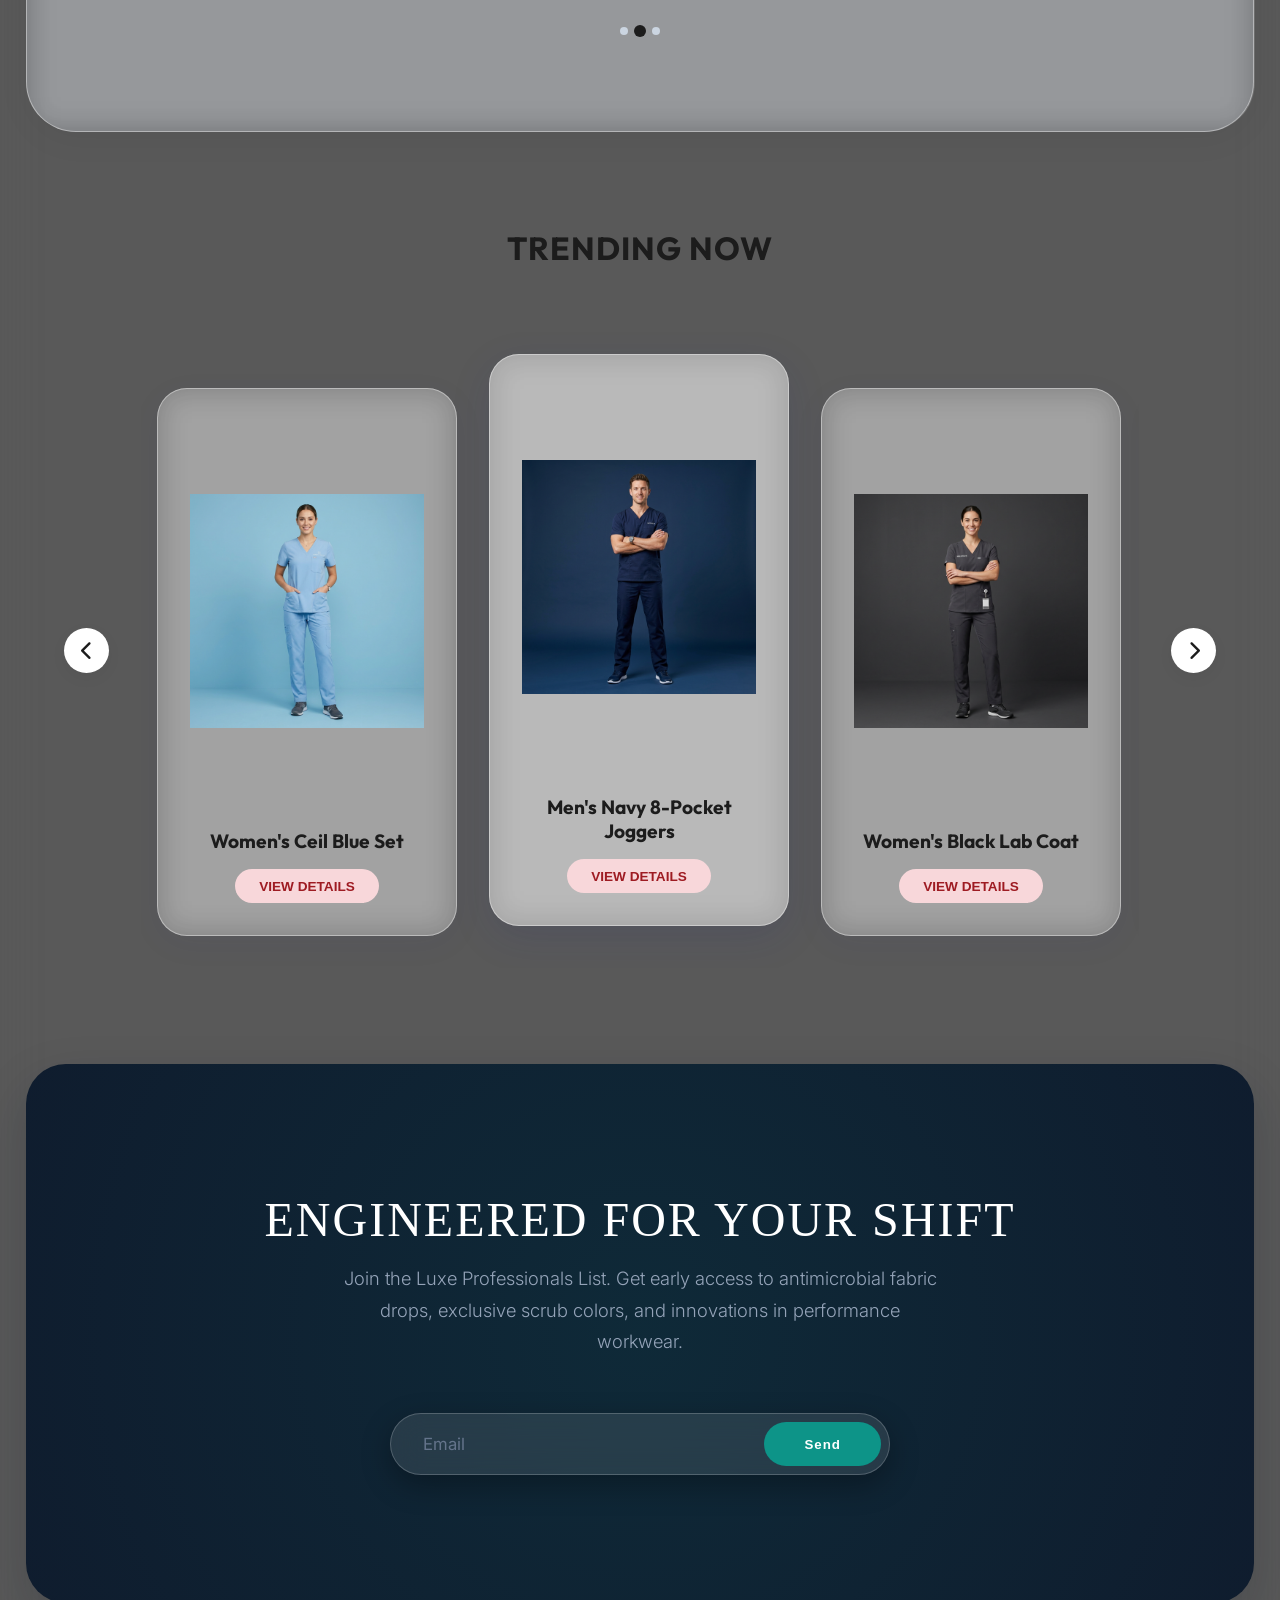
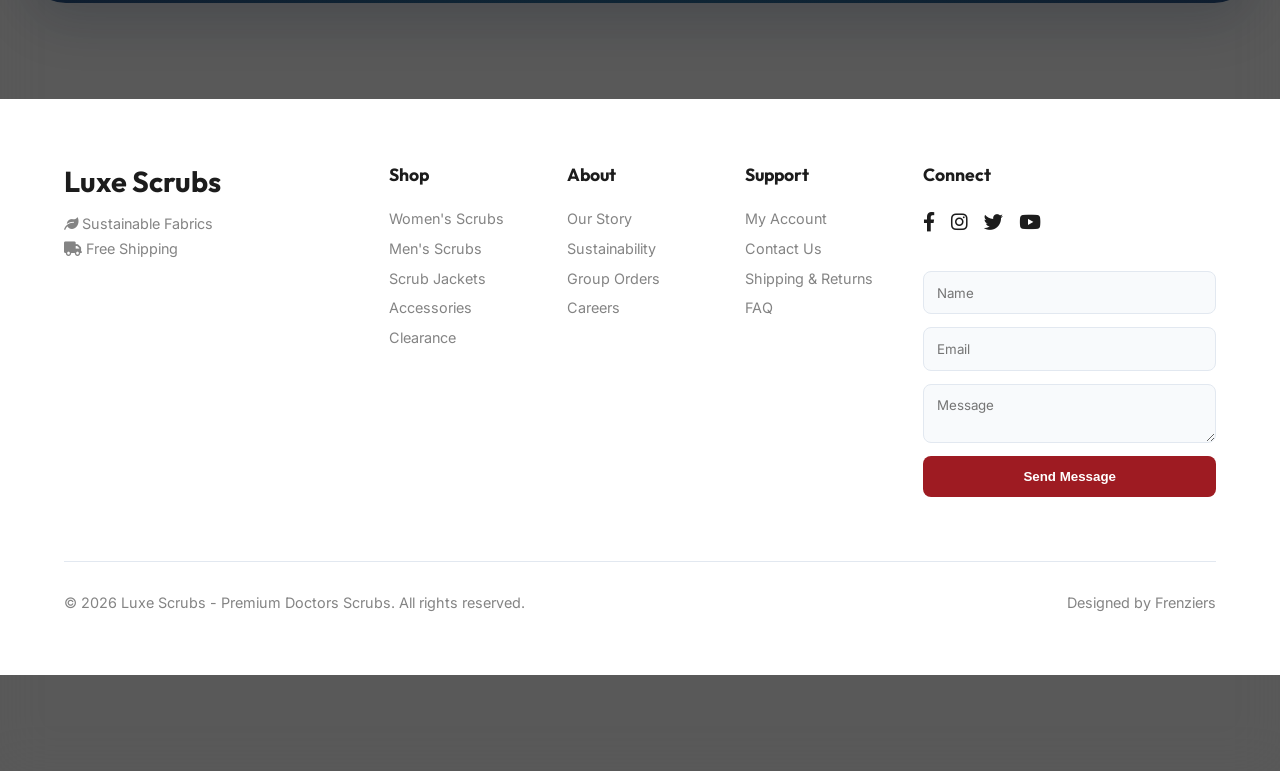
==== commit b9c78ea4: "Updated" ====
--- a/index.html
+++ b/index.html
@@ -20,6 +20,7 @@
     <!-- Preloader -->
     <div id="preloader" class="preloader">
         <div class="loader-content">
+            <img src="icons/PRO SRUB LOGO1-01.png" alt="Pro Scrubs Logo" class="preloader-logo">
             <div class="medical-cross"></div>
             <div class="loader-text">PREPARING YOUR SHIFT...</div>
             <div class="progress-bar-container">
@@ -30,7 +31,9 @@
     </div>
 
     <nav class="navbar" id="navbar">
-        <div class="logo">Luxe Scrubs</div>
+        <a href="#" class="logo">
+            <img src="icons/PRO SRUB LOGO1-01.png" alt="Pro Scrubs Logo">
+        </a>
         <div class="nav-links">
             <a href="pages/womens.html">Women</a>
             <a href="pages/mens.html">Men</a>
@@ -58,7 +61,7 @@
         <div class="sticky-container">
             <canvas id="sequence-canvas"></canvas>
             <div class="hero-content">
-                <h1 class="reveal-up">Elevate Your Shift<br><span class="italic-text">with</span><br><span class="brand-text">LUXE SCRUBS</span></h1>
+                <h1 class="reveal-up">Elevate Your Shift<br><span class="italic-text">with</span><br><span class="brand-text">PRO SCRUBS</span></h1>
                 <p class="reveal-up delay-1">Superior Comfort. Performance Fabric.<br>Designed for Healthcare Professionals.
                 </p>
                 <a href="pages/best-sellers.html" style="text-decoration: none;">
--- a/styles.css
+++ b/styles.css
@@ -1,12 +1,12 @@
 :root {
-    --primary-navy: #0F172A;
-    --navy-light: #1E293B;
-    --brand-blue: #2563EB;
-    --brand-light: #DBEAFE;
-    --text-main: #334155;
-    --text-muted: #64748B;
-    --bg-color: #F8FAFC;
-    --card-bg: rgba(255, 255, 255, 0.9);
+    --primary-navy: #1C1C1C; /* Dark background from logo */
+    --navy-light: #2A2A2A;   /* Slightly lighter dark background */
+    --brand-blue: #9E1B22;   /* Medical Red from the logo */
+    --brand-light: #F8D7DA;  /* Light red for subtle backgrounds */
+    --text-main: #E0E0E0;    /* Light grey for readability on dark */
+    --text-muted: #848484;   /* PRO text grey from logo */
+    --bg-color: #121212;     /* Very dark base */
+    --card-bg: rgba(42, 42, 42, 0.9);
     --font-heading: 'Outfit', sans-serif;
     --font-hero: 'NCL Gasdrifo', serif;
     --font-body: 'Inter', sans-serif;
@@ -97,10 +97,14 @@
 }
 
 .navbar .logo {
-    font-family: var(--font-heading);
-    font-size: 1.5rem;
-    font-weight: 700;
-    color: var(--primary-navy);
+    display: flex;
+    align-items: center;
+    text-decoration: none;
+}
+
+.navbar .logo img {
+    height: 45px; /* Adjust as needed for the navbar */
+    width: auto;
 }
 
 .nav-links a {
@@ -1096,7 +1100,8 @@
     
     /* Responsive Hero Text */
     .hero-content {
-        top: 25vh;
+        top: auto;
+        bottom: 8vh;
         width: 100%;
         padding: 0 1rem;
     }
@@ -1149,6 +1154,18 @@
     flex-direction: column;
     align-items: center;
     gap: 1.5rem;
+}
+
+.preloader-logo {
+    height: 80px; /* Larger size for the preloader */
+    width: auto;
+    margin-bottom: 2rem;
+    animation: fadeInOut 2s infinite ease-in-out;
+}
+
+@keyframes fadeInOut {
+    0%, 100% { opacity: 0.5; transform: scale(0.98); }
+    50% { opacity: 1; transform: scale(1.02); filter: drop-shadow(0 0 10px rgba(158, 27, 34, 0.4)); }
 }
 
 /* Medical Cross Animation */
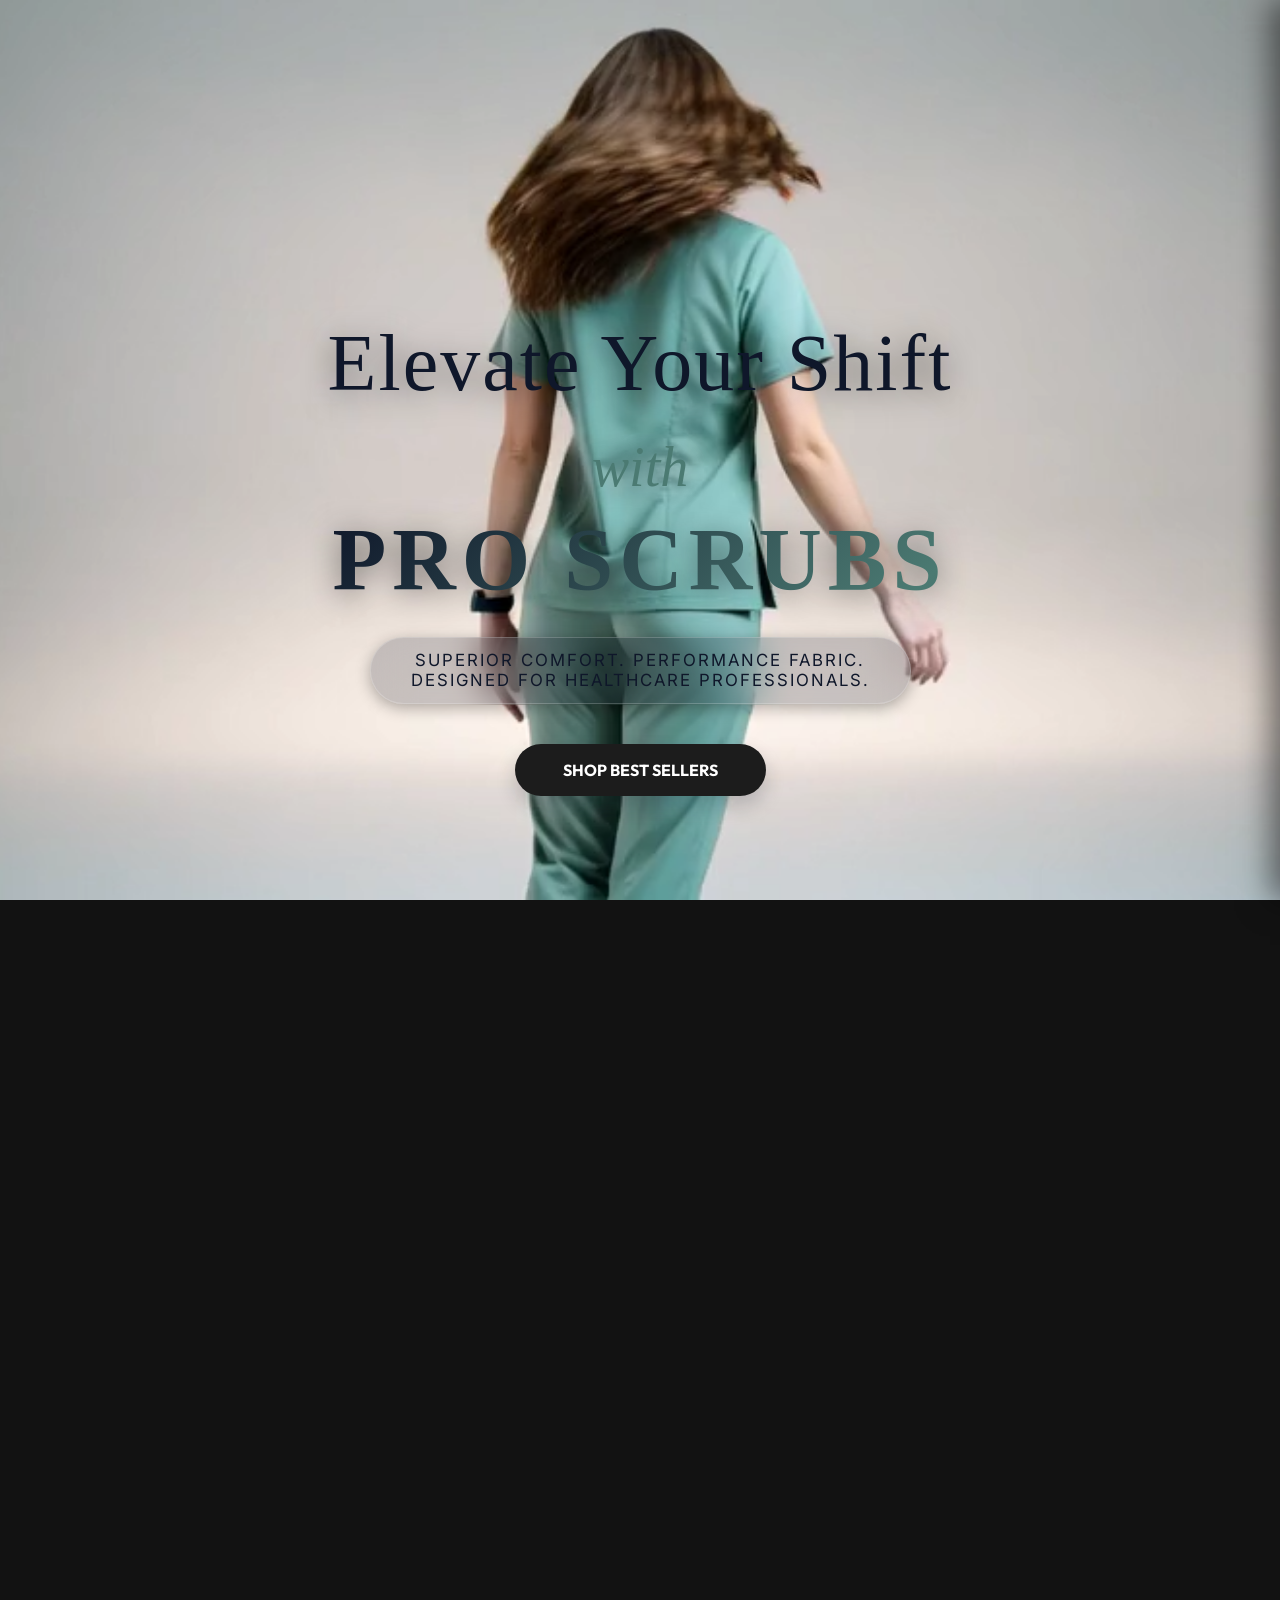
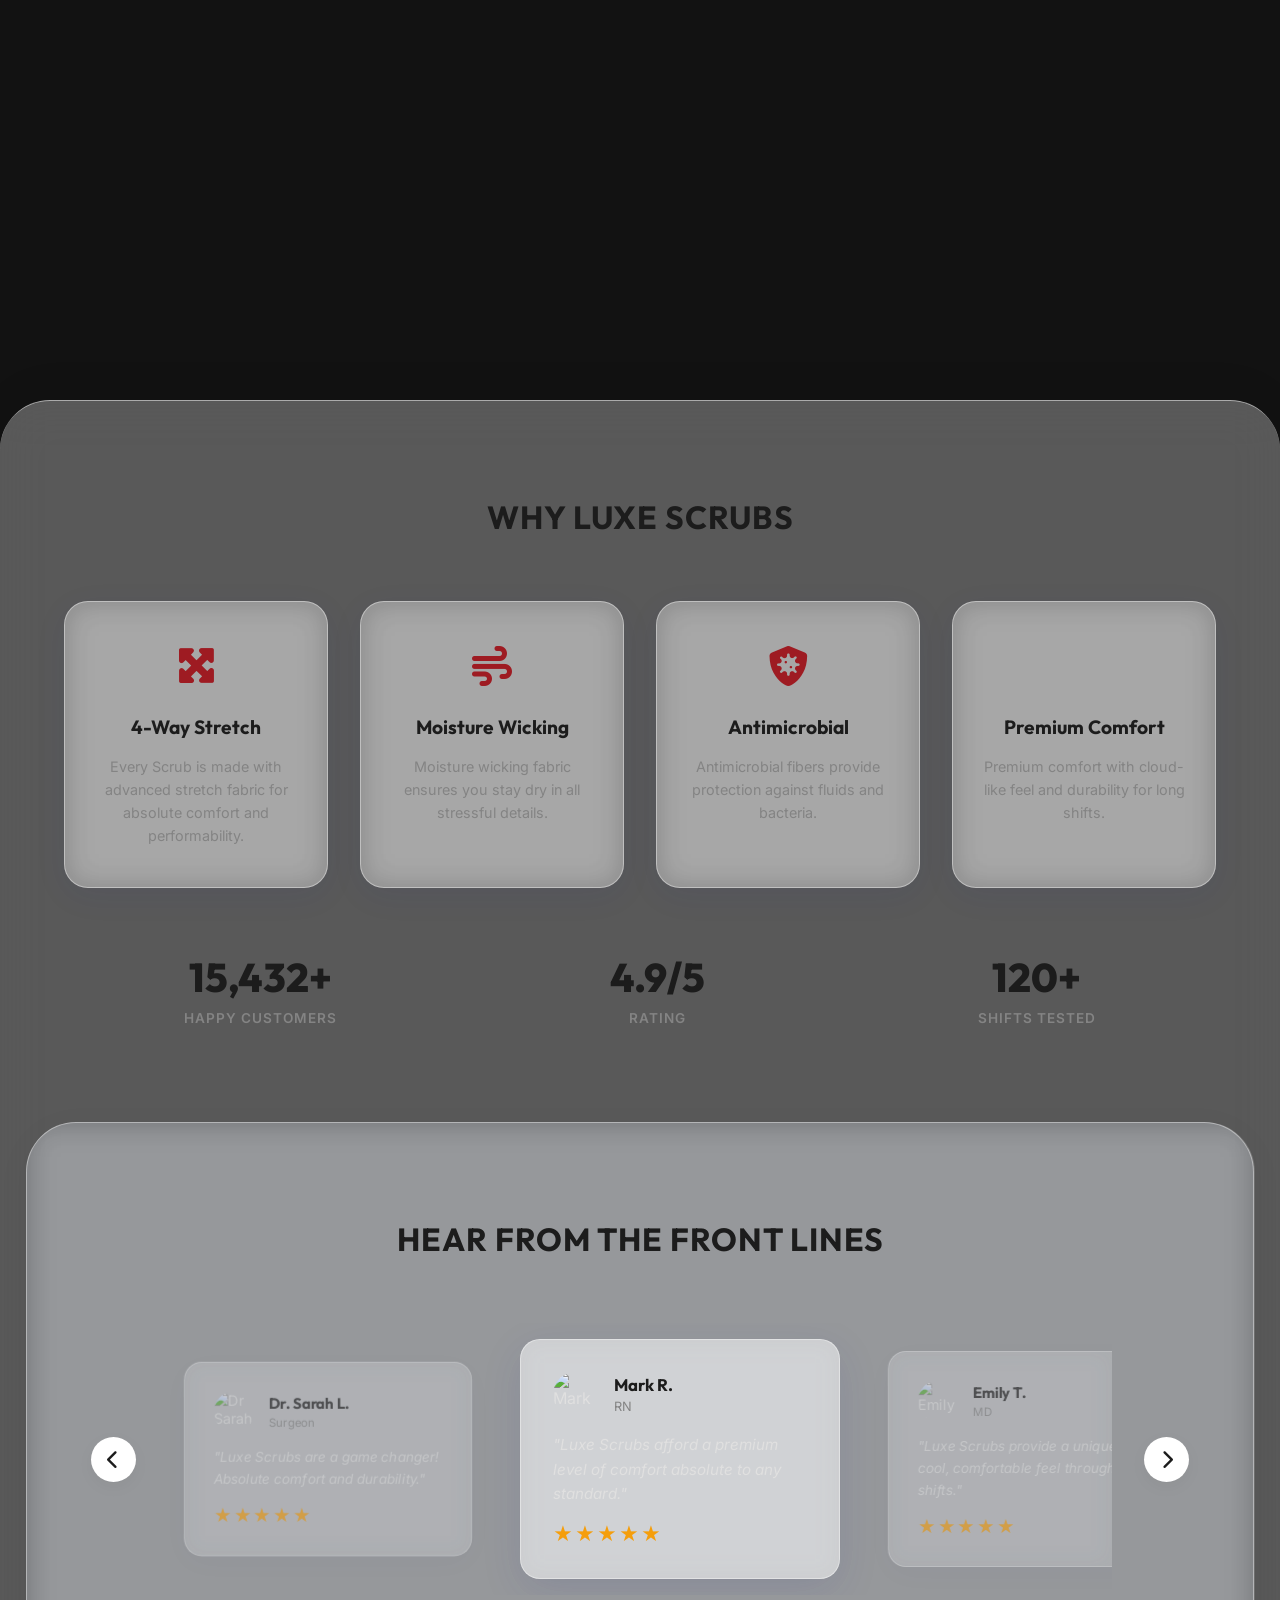
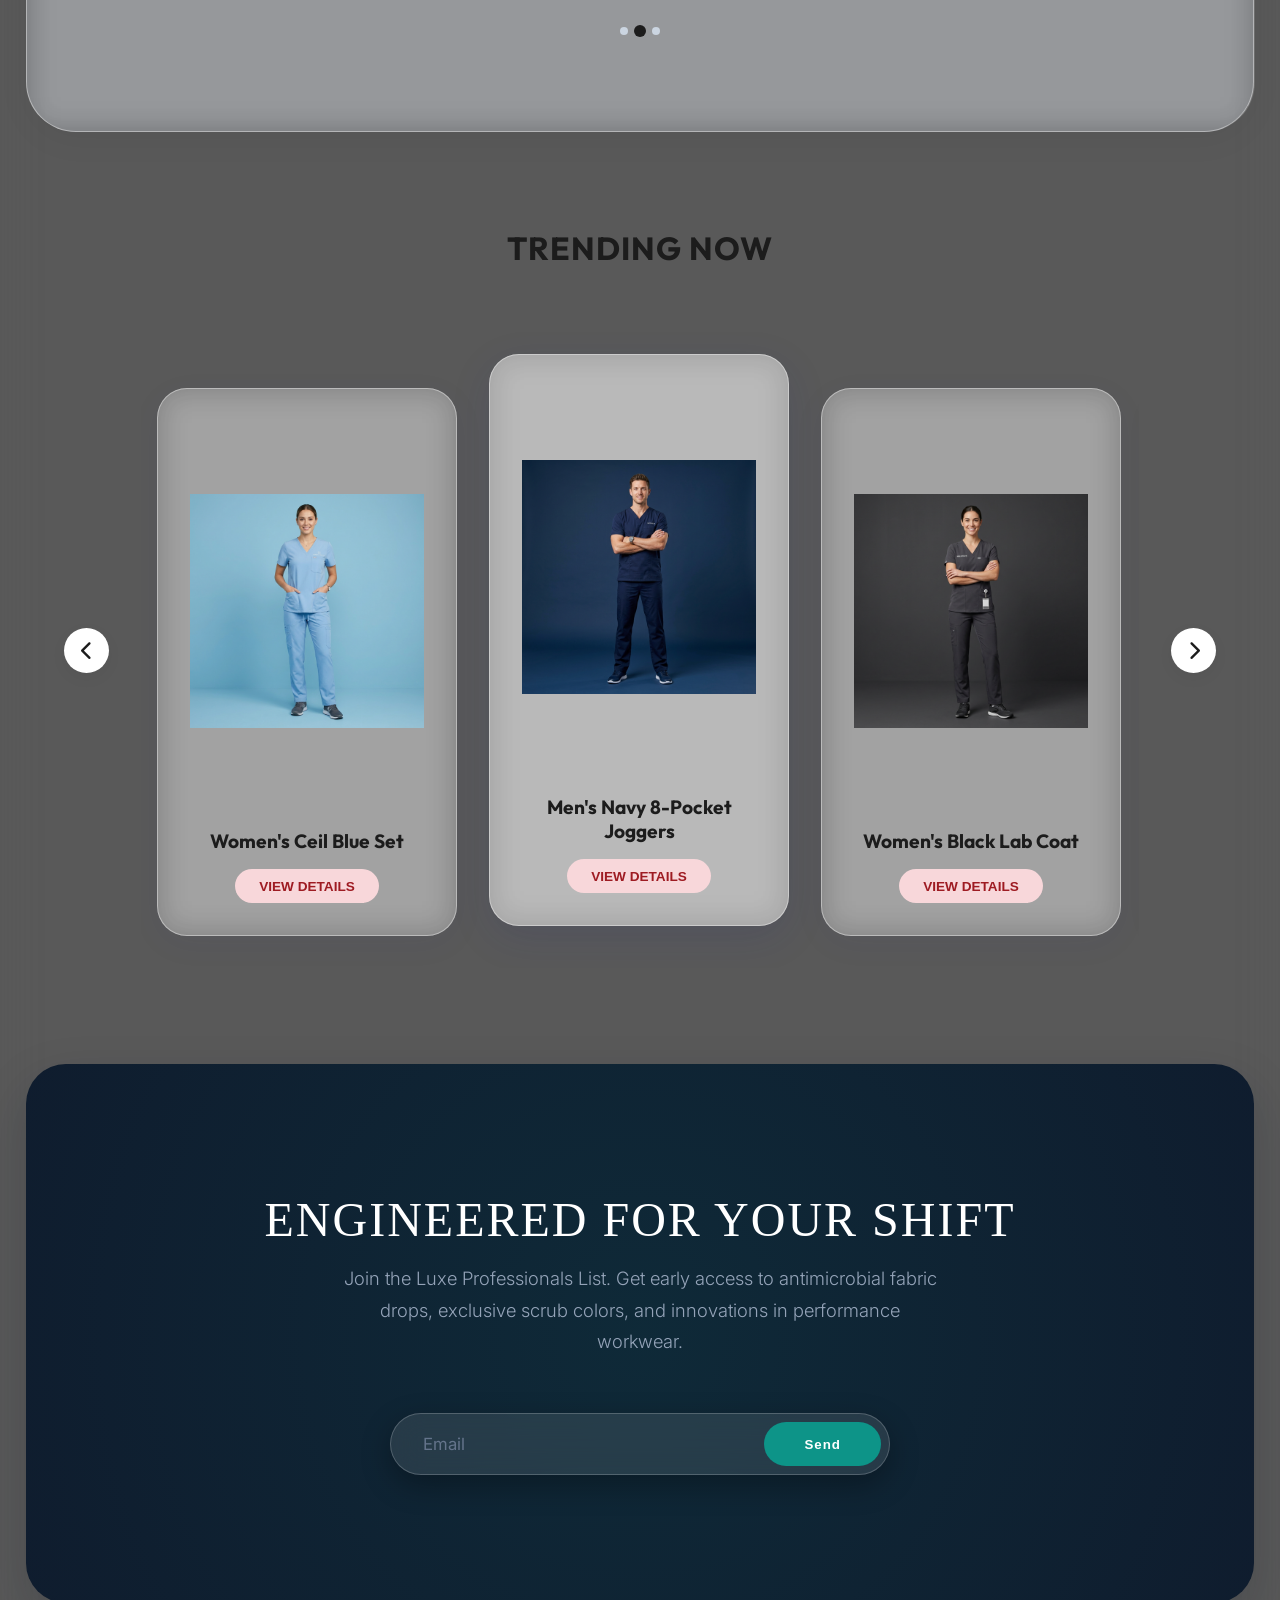
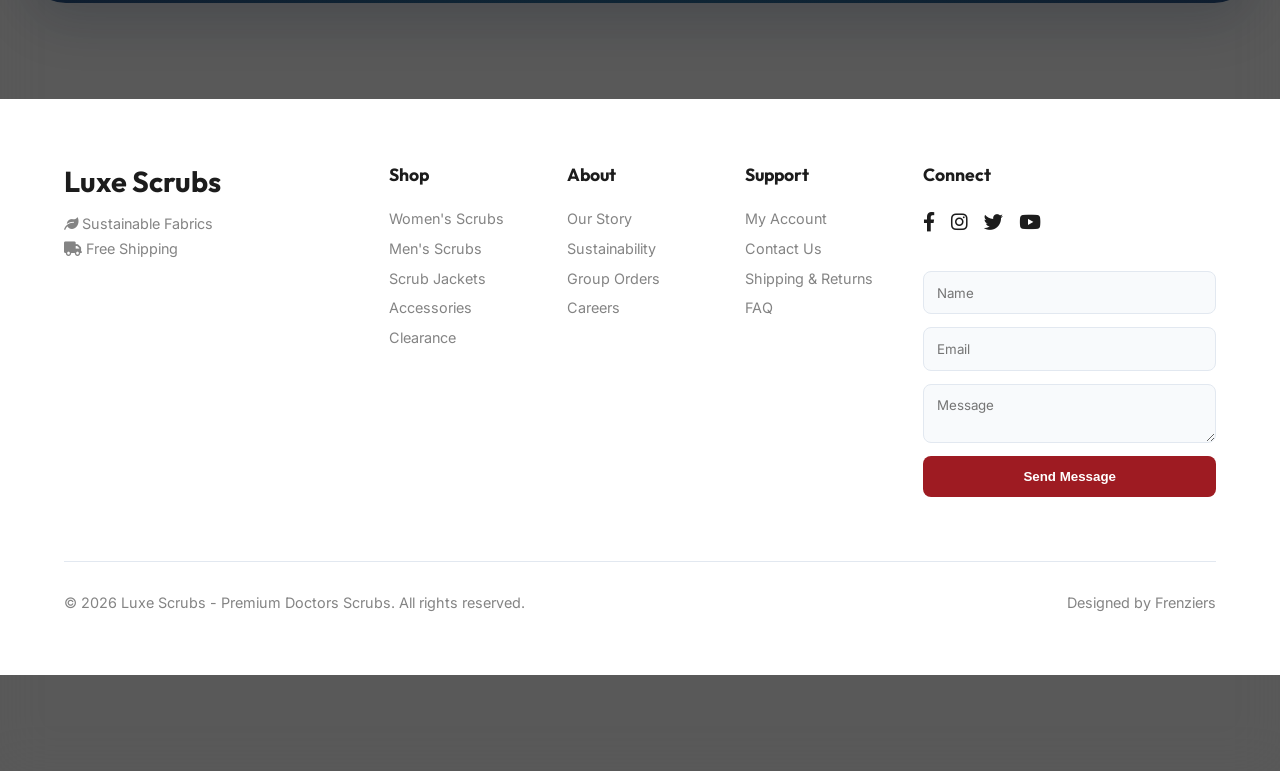
==== commit 7d8b4e16: "Update index.html" ====
--- a/index.html
+++ b/index.html
@@ -20,7 +20,7 @@
     <!-- Preloader -->
     <div id="preloader" class="preloader">
         <div class="loader-content">
-            <img src="icons/PRO SRUB LOGO1-01.png" alt="Pro Scrubs Logo" class="preloader-logo">
+            <img src="public/icons/PRO%20SRUB%20LOGO1-01.png" alt="Pro Scrubs Logo" class="preloader-logo">
             <div class="medical-cross"></div>
             <div class="loader-text">PREPARING YOUR SHIFT...</div>
             <div class="progress-bar-container">
@@ -32,7 +32,7 @@
 
     <nav class="navbar" id="navbar">
         <a href="#" class="logo">
-            <img src="icons/PRO SRUB LOGO1-01.png" alt="Pro Scrubs Logo">
+            <img src="public/icons/PRO%20SRUB%20LOGO1-01.png" alt="Pro Scrubs Logo">
         </a>
         <div class="nav-links">
             <a href="pages/womens.html">Women</a>
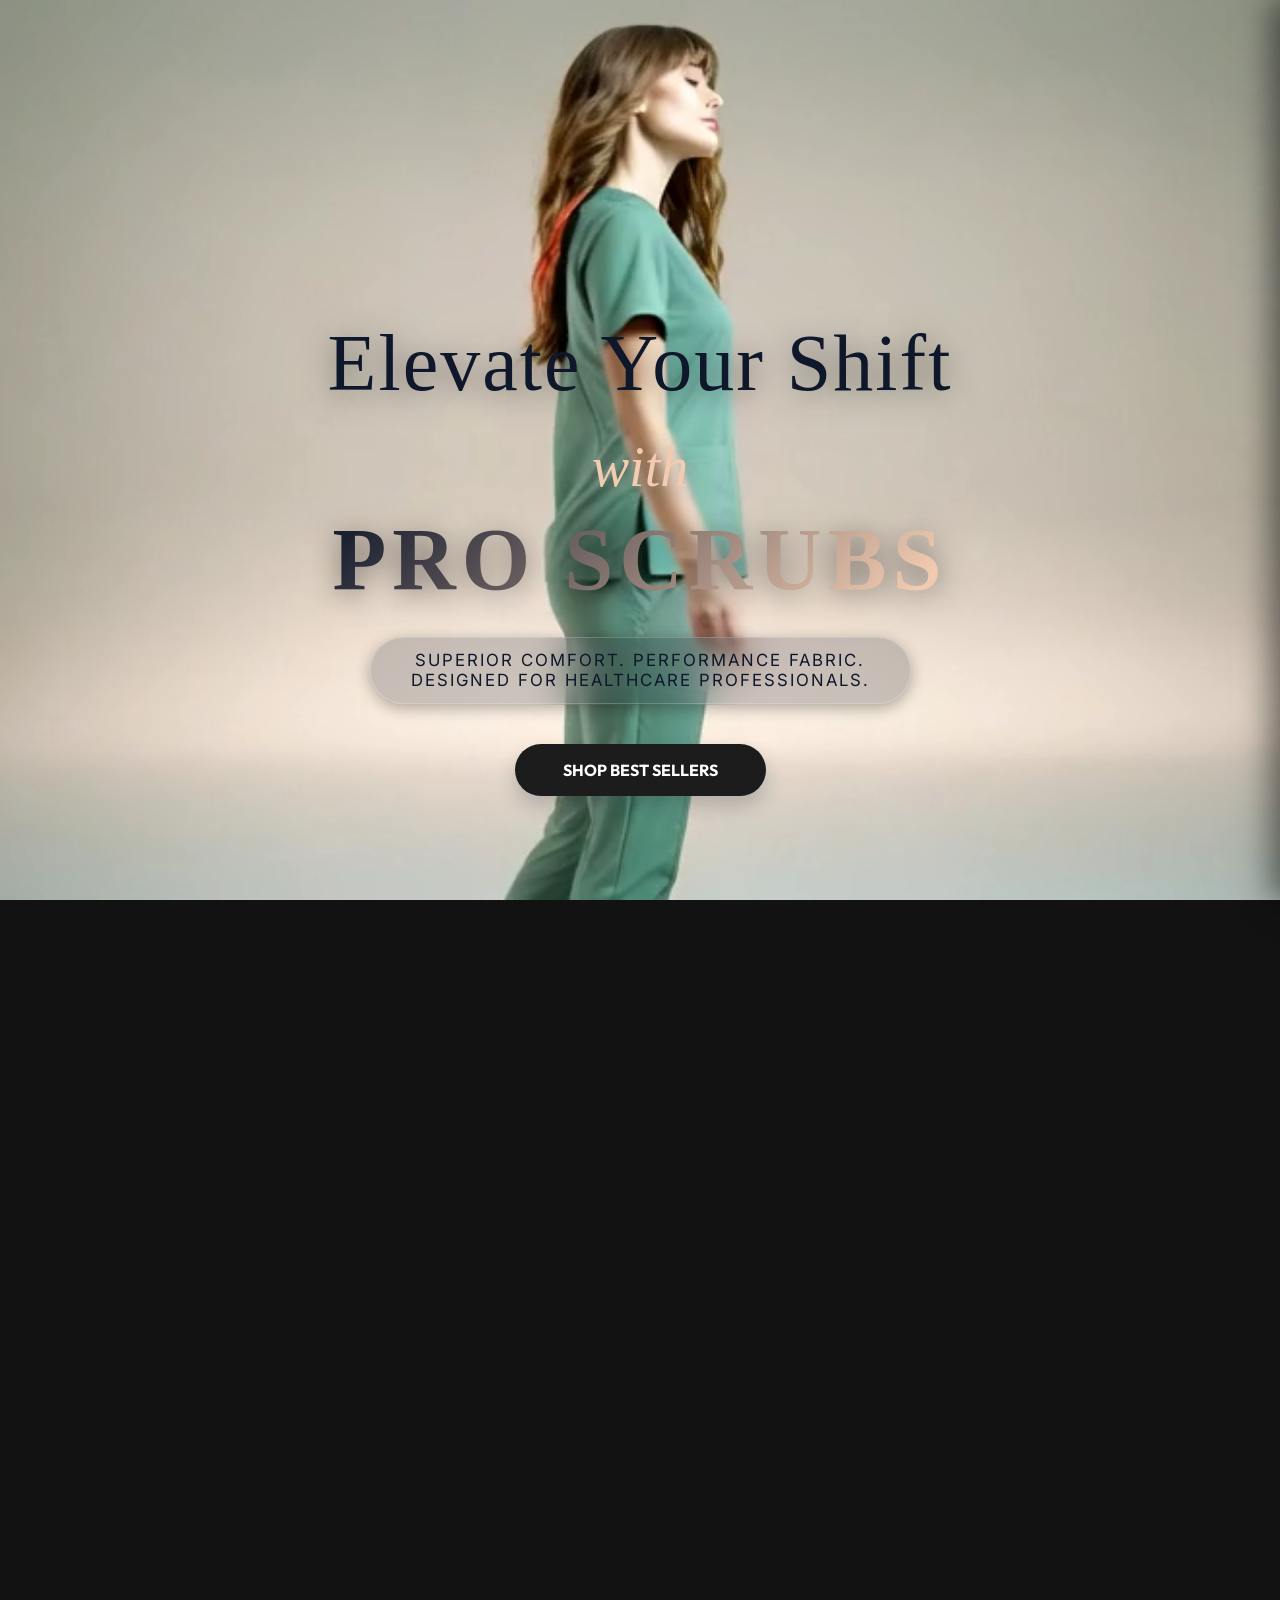
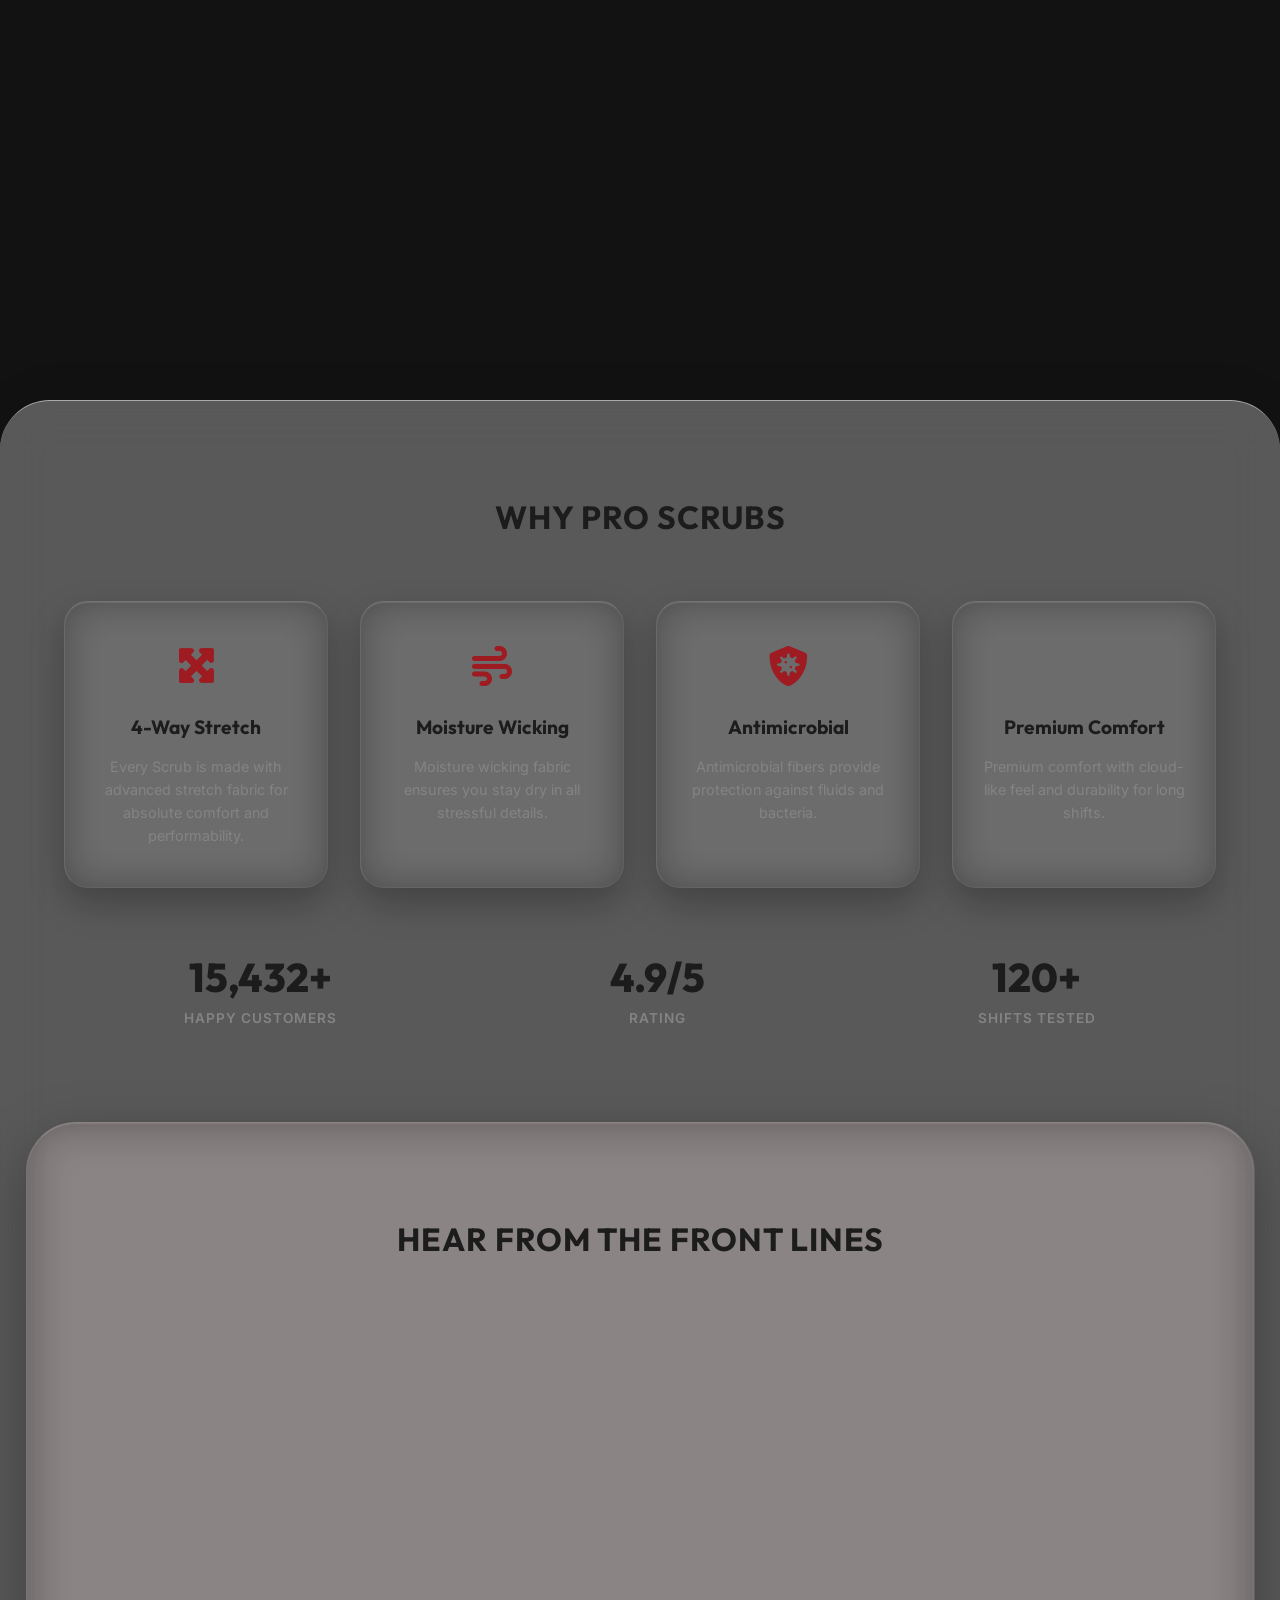
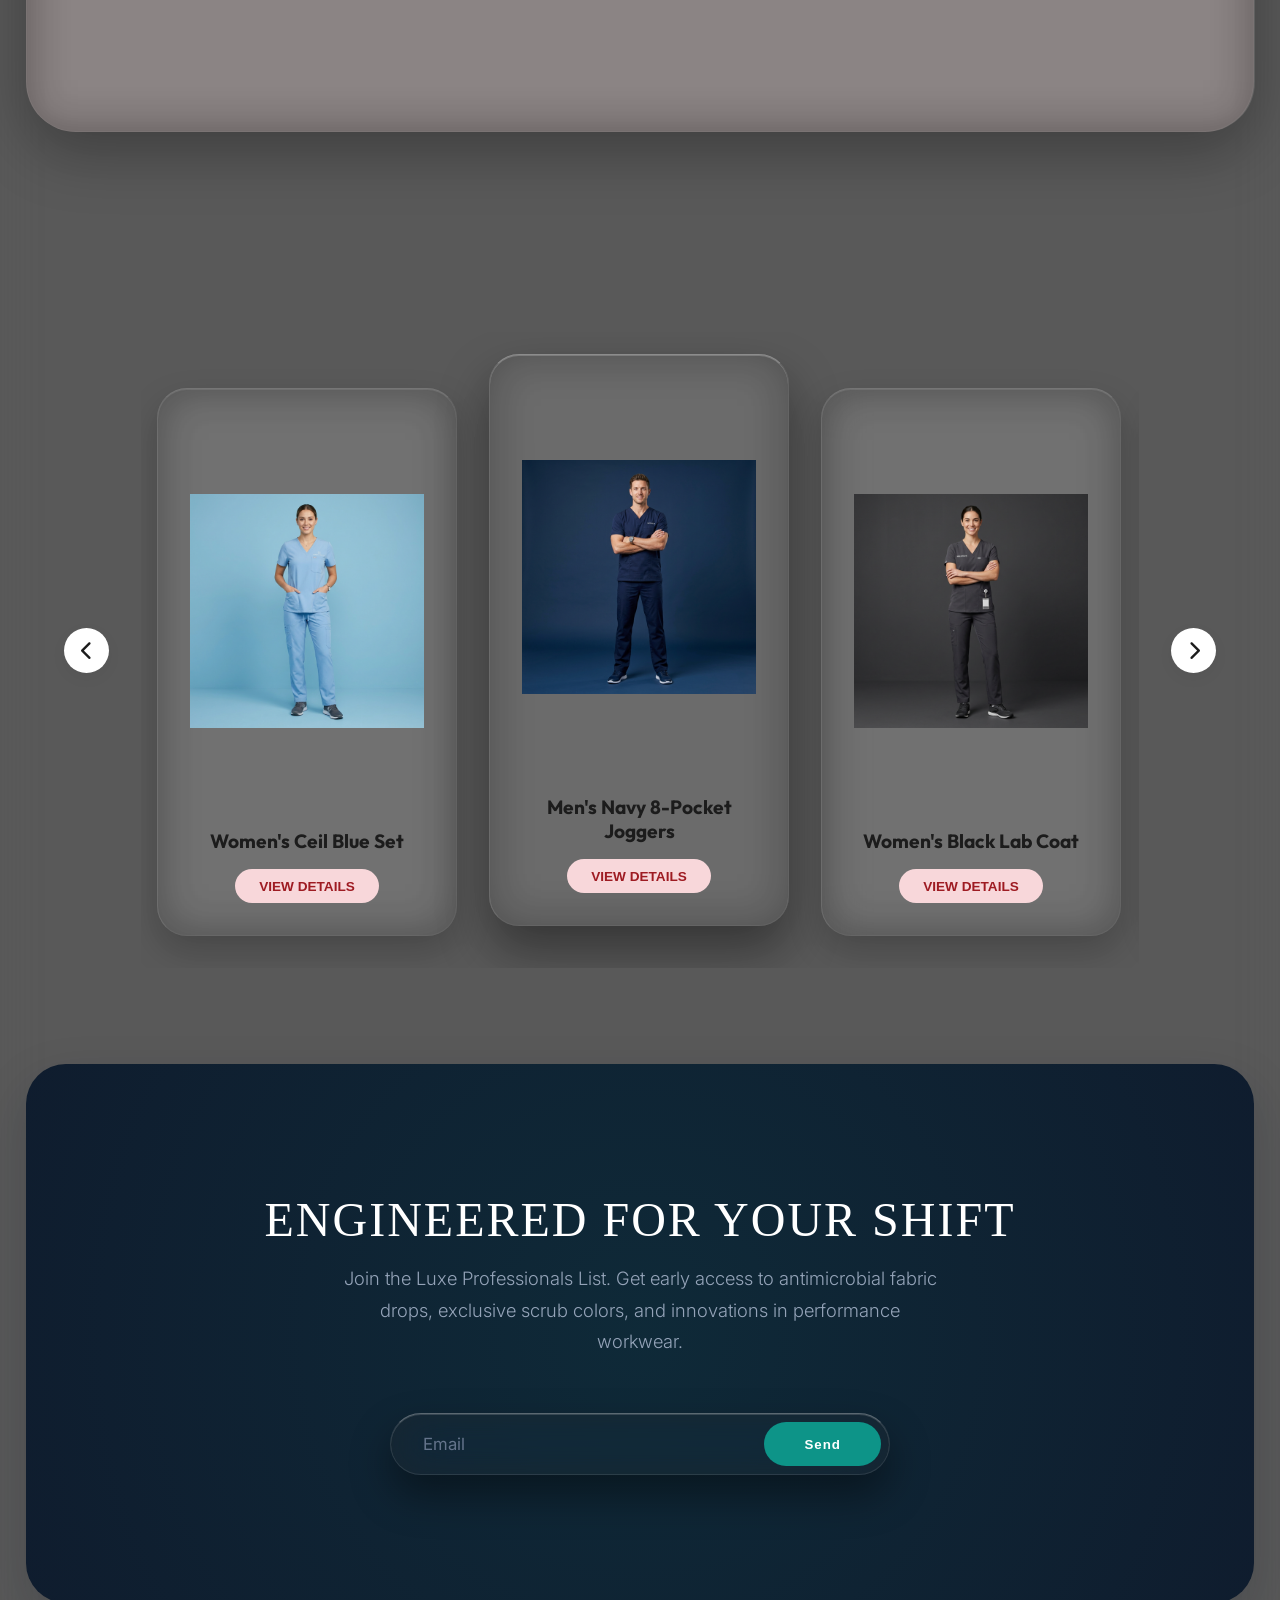
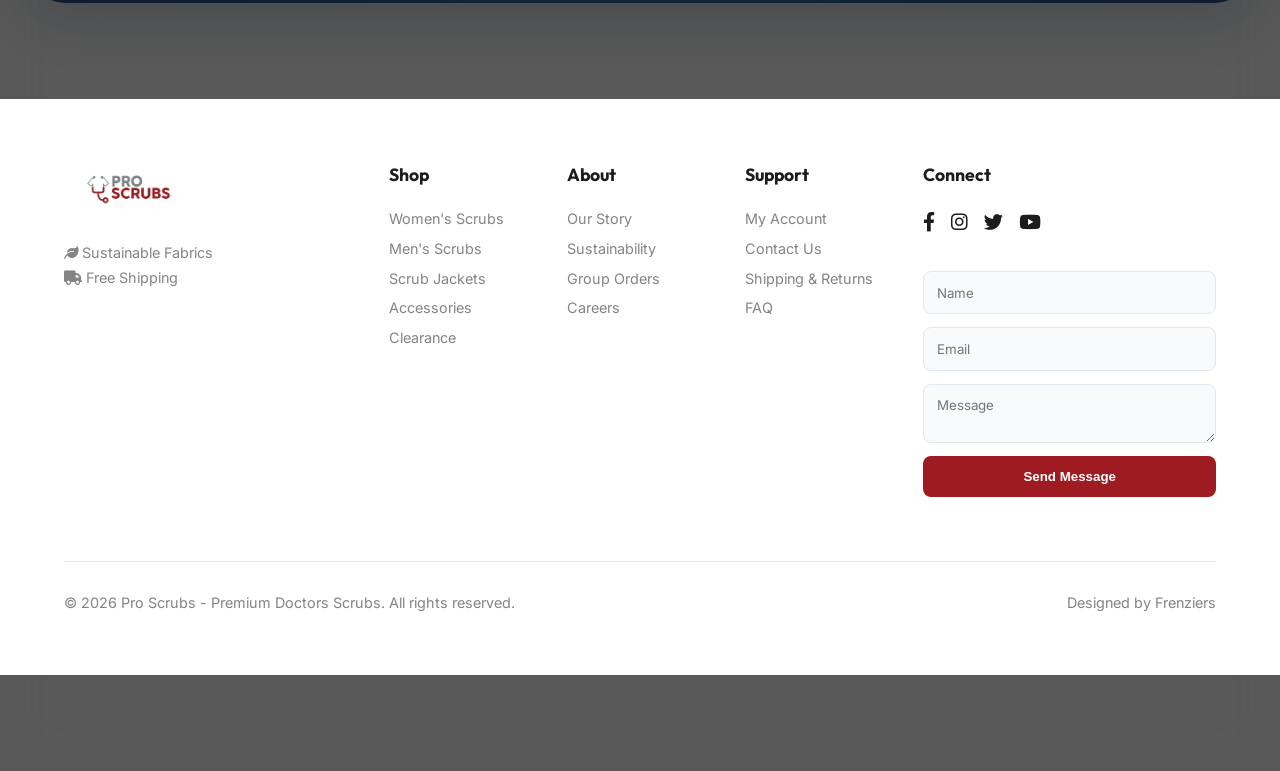
==== commit bcb6de85: "Updated" ====
--- a/index.html
+++ b/index.html
@@ -4,7 +4,7 @@
 <head>
     <meta charset="UTF-8">
     <meta name="viewport" content="width=device-width, initial-scale=1.0">
-    <title>Luxe Scrubs | Premium Doctors Scrubs</title>
+    <title>Pro Scrubs | Premium Doctors Scrubs</title>
     <link rel="preconnect" href="https://fonts.googleapis.com">
     <link rel="preconnect" href="https://fonts.gstatic.com" crossorigin>
     <link
@@ -76,7 +76,7 @@
 
     <main class="content-wrapper">
         <section class="features-section" id="features">
-            <h2 class="section-title reveal-up">WHY LUXE SCRUBS</h2>
+            <h2 class="section-title reveal-up">WHY PRO SCRUBS</h2>
             <div class="features-grid">
                 <div class="feature-card reveal-up delay-1">
                     <div class="icon"><i class="fas fa-expand-arrows-alt"></i></div>
@@ -130,7 +130,7 @@
                                 <span>Surgeon</span>
                             </div>
                         </div>
-                        <p>"Luxe Scrubs are a game changer! Absolute comfort and durability."</p>
+                        <p>"Pro Scrubs are a game changer! Absolute comfort and durability."</p>
                         <div class="stars">★★★★★</div>
                     </div>
                     <div class="review-card active-review">
@@ -142,7 +142,7 @@
                                 <span>RN</span>
                             </div>
                         </div>
-                        <p>"Luxe Scrubs afford a premium level of comfort absolute to any standard."</p>
+                        <p>"Pro Scrubs afford a premium level of comfort absolute to any standard."</p>
                         <div class="stars">★★★★★</div>
                     </div>
                     <div class="review-card">
@@ -154,7 +154,7 @@
                                 <span>MD</span>
                             </div>
                         </div>
-                        <p>"Luxe Scrubs provide a uniquely cool, comfortable feel throughout shifts."</p>
+                        <p>"Pro Scrubs provide a uniquely cool, comfortable feel throughout shifts."</p>
                         <div class="stars">★★★★★</div>
                     </div>
                     <!-- Duplicates for scrolling demo -->
@@ -252,7 +252,7 @@
         <footer class="footer">
             <div class="footer-grid">
                 <div class="footer-brand">
-                    <h2 class="logo">Luxe Scrubs</h2>
+                    <h2 class="logo"><img src="public/icons/PRO%20SRUB%20LOGO1-01.png" alt="Pro Scrubs Logo" style="height:50px; margin-bottom: 0.5rem;"></h2>
                     <ul>
                         <li><i class="fas fa-leaf"></i> Sustainable Fabrics</li>
                         <li><i class="fas fa-truck"></i> Free Shipping</li>
@@ -297,7 +297,7 @@
                 </div>
             </div>
             <div class="footer-bottom">
-                <p>&copy; 2026 Luxe Scrubs - Premium Doctors Scrubs. All rights reserved.</p>
+                <p>&copy; 2026 Pro Scrubs - Premium Doctors Scrubs. All rights reserved.</p>
                 <p>Designed by Frenziers</p>
         </footer>
     </main>
--- a/styles.css
+++ b/styles.css
@@ -81,11 +81,17 @@
     margin: 0 auto;
     padding: 1rem 2rem;
     border-radius: 50px;
-    background: rgba(255, 255, 255, 0.7);
-    backdrop-filter: blur(16px);
-    -webkit-backdrop-filter: blur(16px);
-    border: 1px solid rgba(255, 255, 255, 0.5);
-    box-shadow: 0 10px 30px rgba(0, 0, 0, 0.15);
+    background: rgba(42, 42, 42, 0.45);
+    backdrop-filter: blur(24px) saturate(180%);
+    -webkit-backdrop-filter: blur(24px) saturate(180%);
+    /* Glossy Edge Highlight */
+    border: 1px solid rgba(255, 255, 255, 0.15);
+    border-top: 1px solid rgba(255, 255, 255, 0.35);
+    border-left: 1px solid rgba(255, 255, 255, 0.25);
+    /* Deep shadow + Inner glass reflection */
+    box-shadow: 
+        0 20px 40px rgba(0, 0, 0, 0.4),
+        inset 0 1px 0 rgba(255, 255, 255, 0.2);
     transform: translateY(0);
     opacity: 1;
 }
@@ -109,7 +115,7 @@
 
 .nav-links a {
     text-decoration: none;
-    color: var(--primary-navy);
+    color: white; /* Light text for dark glossy navbar */
     font-weight: 500;
     font-size: 0.95rem;
     margin: 0 1.5rem;
@@ -124,7 +130,7 @@
     background: transparent;
     border: none;
     font-size: 1.2rem;
-    color: var(--primary-navy);
+    color: white; /* Light text for dark glossy navbar */
     cursor: pointer;
     transition: transform 0.2s;
 }
@@ -289,21 +295,28 @@
 }
 
 .feature-card {
-    background: rgba(255, 255, 255, 0.25);
-    backdrop-filter: blur(16px);
-    -webkit-backdrop-filter: blur(16px);
+    background: rgba(42, 42, 42, 0.3);
+    backdrop-filter: blur(20px) saturate(160%);
+    -webkit-backdrop-filter: blur(20px) saturate(160%);
     border-radius: 24px;
     padding: 2.5rem 1.5rem;
     text-align: center;
-    box-shadow: 0 8px 32px rgba(31, 38, 135, 0.07);
+    box-shadow: 
+        0 15px 35px rgba(0, 0, 0, 0.25),
+        inset 0 1px 0 rgba(255, 255, 255, 0.1);
     transition: transform 0.4s ease, box-shadow 0.4s ease, background 0.4s ease;
-    border: 1px solid rgba(255, 255, 255, 0.4);
+    border: 1px solid rgba(255, 255, 255, 0.05);
+    border-top: 1px solid rgba(255, 255, 255, 0.15);
+    border-left: 1px solid rgba(255, 255, 255, 0.1);
 }
 
 .feature-card:hover {
     transform: translateY(-10px);
-    box-shadow: 0 12px 40px rgba(31, 38, 135, 0.15);
-    background: rgba(255, 255, 255, 0.4);
+    box-shadow: 
+        0 25px 50px rgba(0, 0, 0, 0.35),
+        inset 0 1px 0 rgba(255, 255, 255, 0.2);
+    background: rgba(60, 60, 60, 0.45);
+    border-top: 1px solid rgba(255, 255, 255, 0.3);
 }
 
 .feature-card .icon {
@@ -351,14 +364,17 @@
 
 .reviews-section {
     padding: 6rem 5%;
-    background: rgba(219, 234, 254, 0.15);
-    backdrop-filter: blur(16px);
-    -webkit-backdrop-filter: blur(16px);
+    background: rgba(158, 27, 34, 0.05); /* Very subtle brand red tint */
+    backdrop-filter: blur(24px) saturate(150%);
+    -webkit-backdrop-filter: blur(24px) saturate(150%);
     border-radius: 50px;
     margin: 0 2%;
     margin-bottom: 6rem;
-    border: 1px solid rgba(255, 255, 255, 0.4);
-    box-shadow: 0 8px 32px rgba(0, 0, 0, 0.05);
+    border: 1px solid rgba(255, 255, 255, 0.05);
+    border-top: 1px solid rgba(255, 255, 255, 0.15);
+    box-shadow: 
+        0 20px 60px rgba(0, 0, 0, 0.3),
+        inset 0 1px 0 rgba(255, 255, 255, 0.1);
 }
 
 .reviews-carousel {
@@ -416,14 +432,14 @@
 }
 
 .review-card {
-    background: rgba(255, 255, 255, 0.3);
-    backdrop-filter: blur(12px);
-    -webkit-backdrop-filter: blur(12px);
-    border: 1px solid rgba(255, 255, 255, 0.4);
+    background: rgba(42, 42, 42, 0.2);
+    backdrop-filter: blur(16px) saturate(150%);
+    -webkit-backdrop-filter: blur(16px) saturate(150%);
+    border: 1px solid rgba(255, 255, 255, 0.05);
     padding: 2rem;
     border-radius: 20px;
     min-width: 320px;
-    box-shadow: 0 8px 32px rgba(31, 38, 135, 0.05);
+    box-shadow: 0 10px 30px rgba(0, 0, 0, 0.2);
     opacity: 0.6;
     transform: scale(0.9);
     transition: all 0.4s ease;
@@ -433,8 +449,12 @@
 .review-card.active-review {
     opacity: 1;
     transform: scale(1);
-    box-shadow: 0 12px 40px rgba(31, 38, 135, 0.12);
-    background: rgba(255, 255, 255, 0.5);
+    box-shadow: 
+        0 20px 50px rgba(0, 0, 0, 0.4),
+        inset 0 1px 0 rgba(255, 255, 255, 0.2);
+    background: rgba(60, 60, 60, 0.4);
+    border-top: 1px solid rgba(255, 255, 255, 0.25);
+    border-left: 1px solid rgba(255, 255, 255, 0.15);
 }
 
 .reviewer {
@@ -518,24 +538,31 @@
 }
 
 .product-card {
-    background: rgba(255, 255, 255, 0.2);
-    backdrop-filter: blur(16px);
-    -webkit-backdrop-filter: blur(16px);
+    background: rgba(42, 42, 42, 0.25);
+    backdrop-filter: blur(24px) saturate(180%);
+    -webkit-backdrop-filter: blur(24px) saturate(180%);
     border-radius: 30px;
     padding: 2rem;
     min-width: 300px;
     transition: all 0.4s ease;
     cursor: pointer;
-    border: 1px solid rgba(255, 255, 255, 0.4);
-    box-shadow: 0 8px 32px rgba(31, 38, 135, 0.05);
+    border: 1px solid rgba(255, 255, 255, 0.05);
+    border-top: 1px solid rgba(255, 255, 255, 0.15);
+    border-left: 1px solid rgba(255, 255, 255, 0.1);
+    box-shadow: 
+        0 15px 35px rgba(0, 0, 0, 0.2),
+        inset 0 1px 0 rgba(255, 255, 255, 0.1);
     scroll-snap-align: center;
 }
 
 .product-card:hover,
 .product-card.active-product {
-    background: rgba(255, 255, 255, 0.4);
+    background: rgba(60, 60, 60, 0.4);
     transform: translateY(-10px);
-    box-shadow: 0 12px 40px rgba(31, 38, 135, 0.12);
+    box-shadow: 
+        0 25px 50px rgba(0, 0, 0, 0.4),
+        inset 0 1px 0 rgba(255, 255, 255, 0.2);
+    border-top: 1px solid rgba(255, 255, 255, 0.3);
 }
 
 .product-image img {
@@ -635,20 +662,25 @@
     display: flex;
     max-width: 500px;
     margin: 0 auto;
-    background: rgba(255, 255, 255, 0.1);
+    background: rgba(42, 42, 42, 0.4);
     border-radius: 50px;
     padding: 0.5rem;
-    box-shadow: 0 10px 30px rgba(0, 0, 0, 0.3);
-    backdrop-filter: blur(16px);
-    -webkit-backdrop-filter: blur(16px);
-    border: 1px solid rgba(255, 255, 255, 0.2);
+    box-shadow: 
+        0 20px 40px rgba(0, 0, 0, 0.4),
+        inset 0 1px 0 rgba(255, 255, 255, 0.15);
+    backdrop-filter: blur(24px) saturate(180%);
+    -webkit-backdrop-filter: blur(24px) saturate(180%);
+    border: 1px solid rgba(255, 255, 255, 0.1);
+    border-top: 1px solid rgba(255, 255, 255, 0.3);
     transition: all 0.4s ease;
 }
 
 .newsletter-form:focus-within {
-    background: rgba(255, 255, 255, 0.15);
-    border-color: rgba(13, 148, 136, 0.4);
-    box-shadow: 0 15px 40px rgba(13, 148, 136, 0.2);
+    background: rgba(60, 60, 60, 0.5);
+    border-color: rgba(255, 255, 255, 0.4);
+    box-shadow: 
+        0 25px 50px rgba(158, 27, 34, 0.2),
+        inset 0 1px 0 rgba(255, 255, 255, 0.3);
 }
 
 .newsletter-form input {
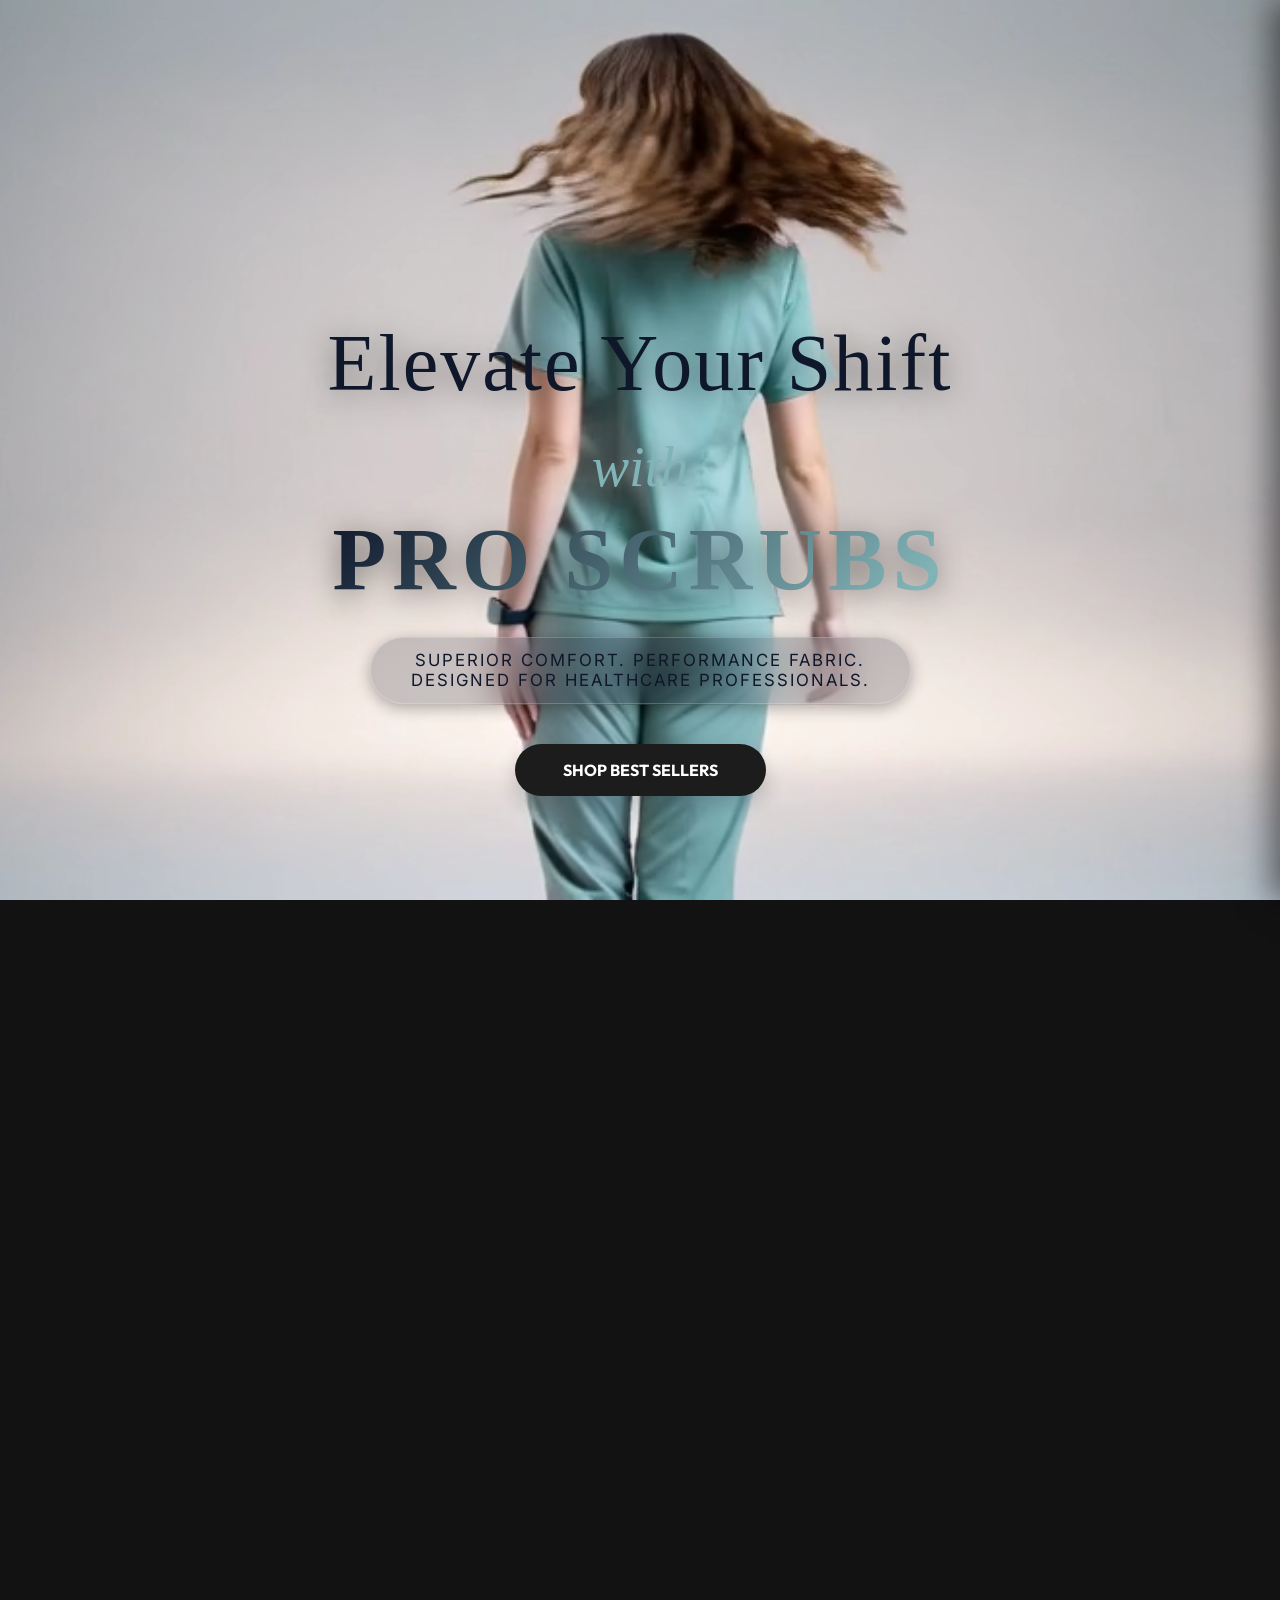
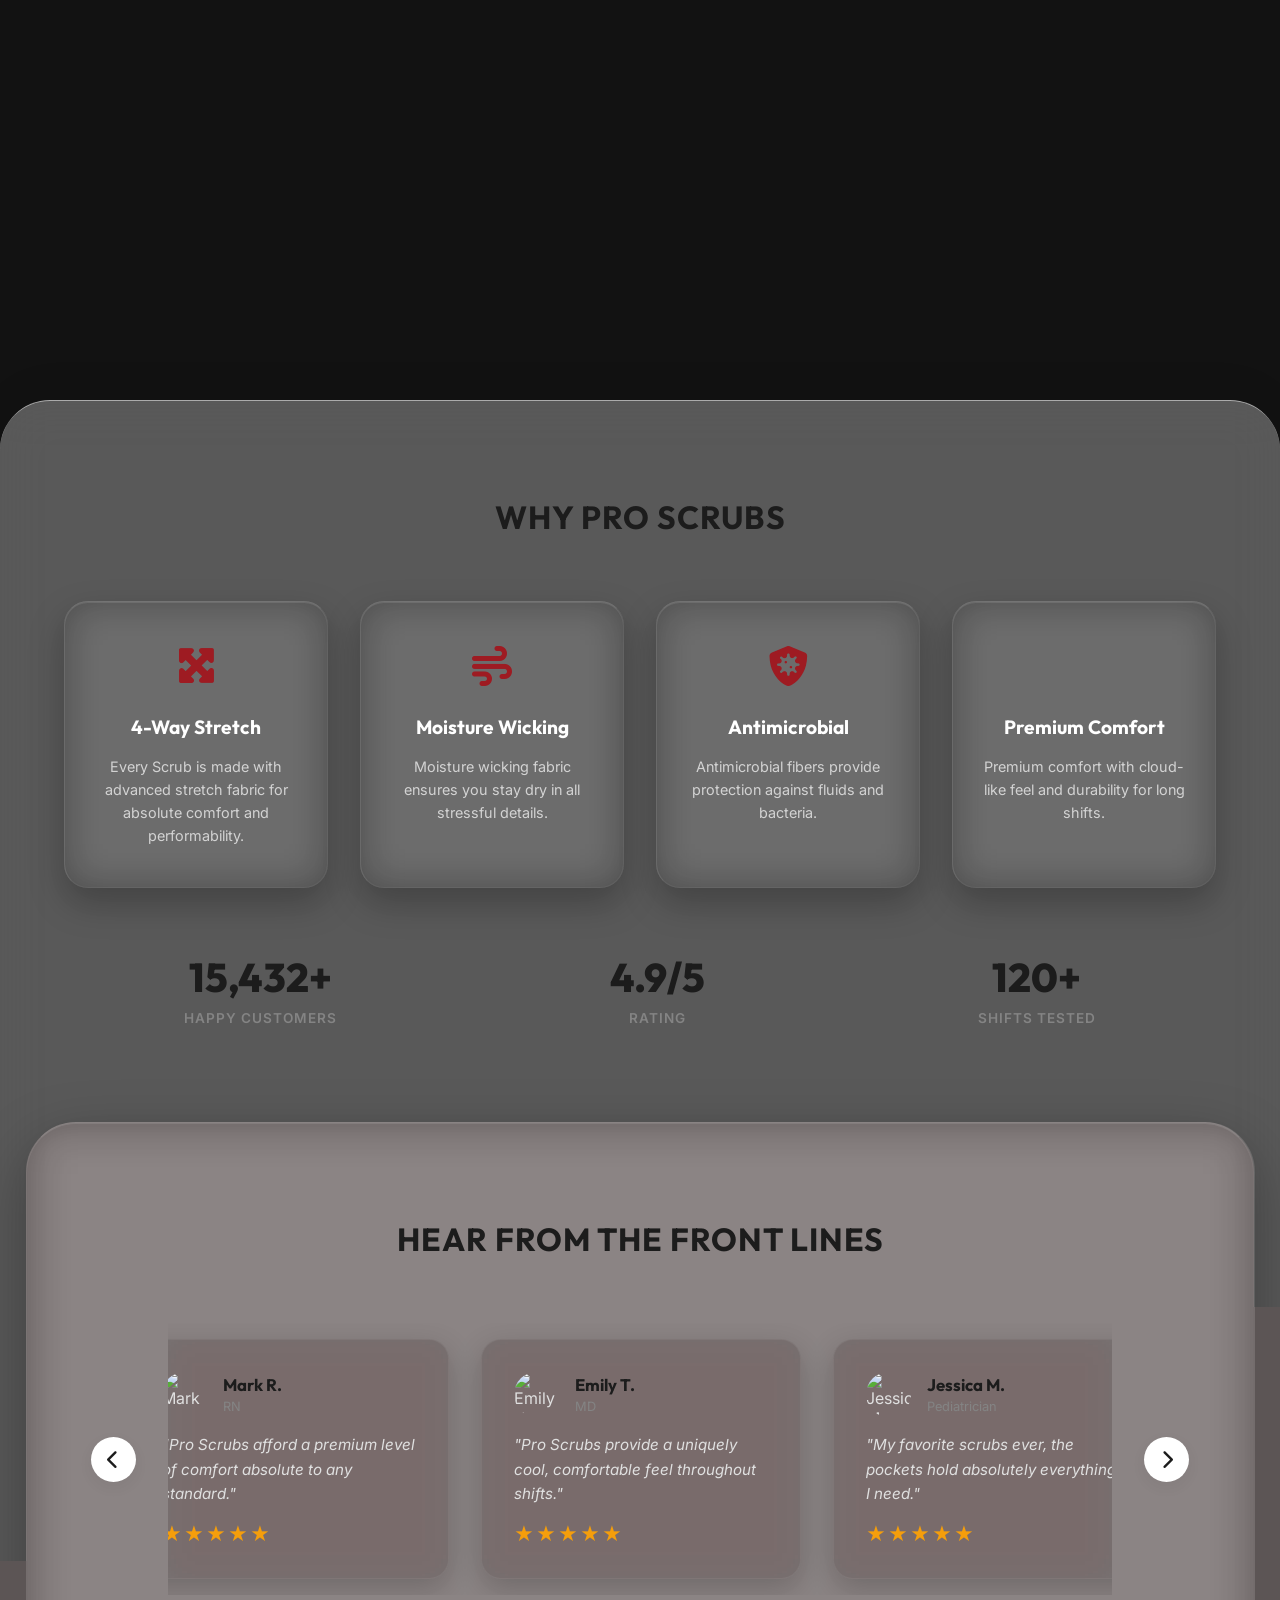
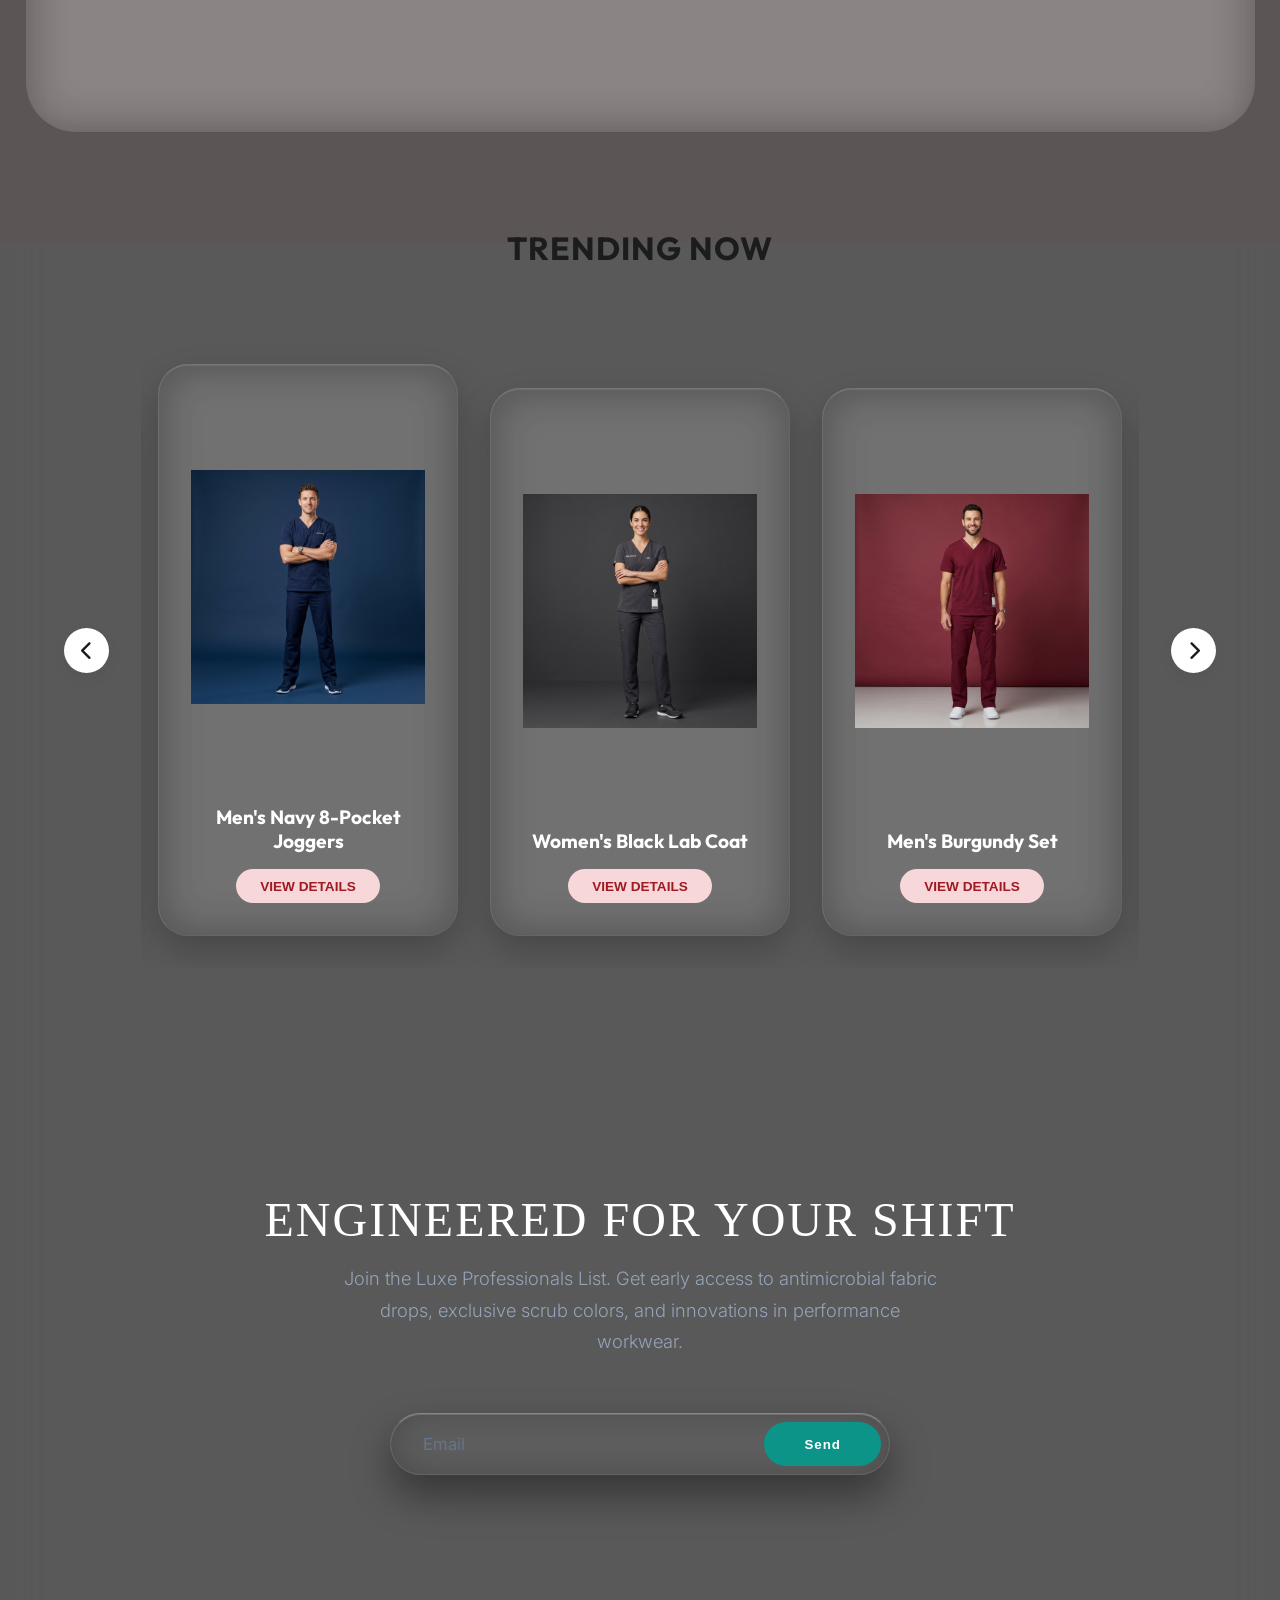
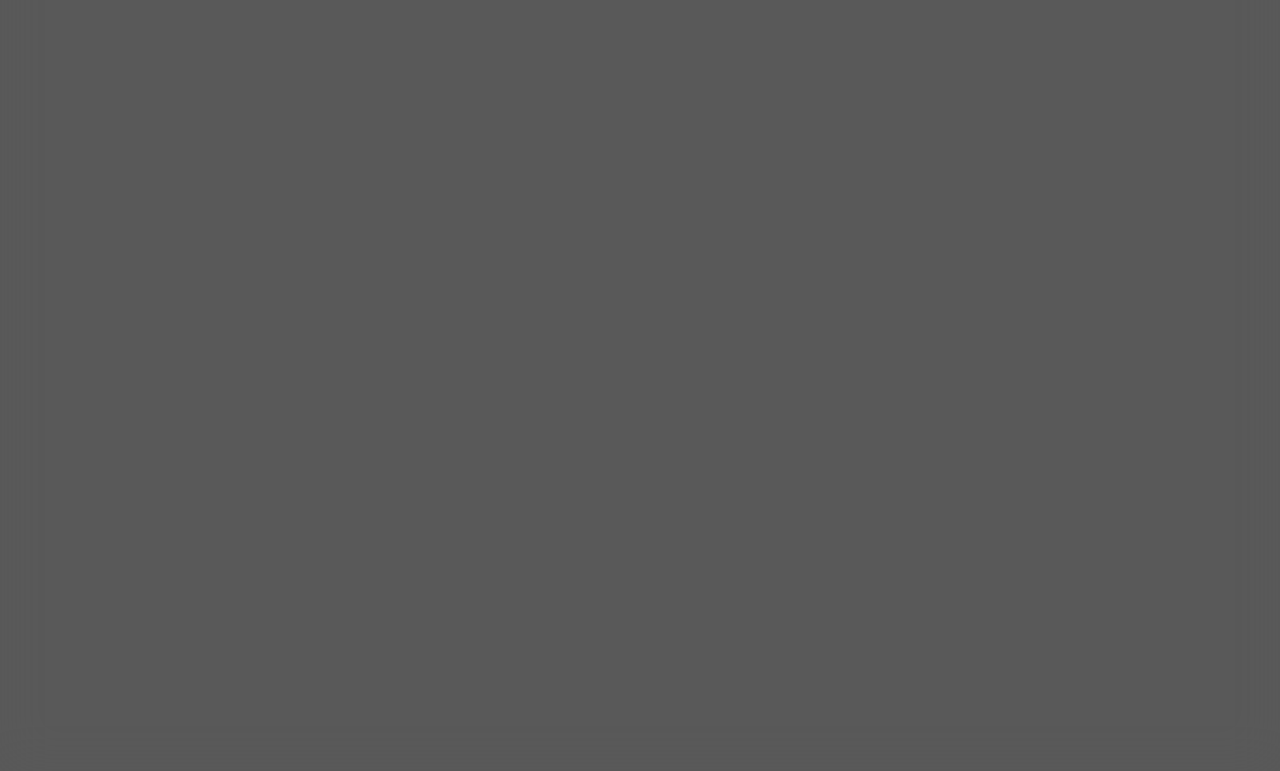
==== commit dfa6488a: "Updated" ====
--- a/index.html
+++ b/index.html
@@ -133,7 +133,7 @@
                         <p>"Pro Scrubs are a game changer! Absolute comfort and durability."</p>
                         <div class="stars">★★★★★</div>
                     </div>
-                    <div class="review-card active-review">
+                    <div class="review-card">
                         <div class="reviewer">
                             <img src="https://ui-avatars.com/api/?name=Mark+R&background=ffedd5&color=9a3412"
                                 alt="Mark R.">
@@ -204,7 +204,7 @@
                     <a href="pages/product-ceil-blue.html"><button class="view-details">VIEW DETAILS</button></a>
                 </div>
             </div>
-            <div class="product-card active-product">
+            <div class="product-card">
                 <div class="product-image"><img src="public/products/mens/navy/front.png" alt="Men's Navy Joggers"></div>
                 <div class="product-info">
                     <h4>Men's Navy 8-Pocket Joggers</h4>
--- a/styles.css
+++ b/styles.css
@@ -328,13 +328,13 @@
 .feature-card h3 {
     font-family: var(--font-heading);
     font-size: 1.2rem;
-    color: var(--primary-navy);
+    color: white; /* Light text for dark glossy card */
     margin-bottom: 1rem;
 }
 
 .feature-card p {
     font-size: 0.9rem;
-    color: var(--text-muted);
+    color: rgba(255, 255, 255, 0.7); /* Light text for dark glossy card */
     line-height: 1.6;
 }
 
@@ -440,15 +440,14 @@
     border-radius: 20px;
     min-width: 320px;
     box-shadow: 0 10px 30px rgba(0, 0, 0, 0.2);
-    opacity: 0.6;
-    transform: scale(0.9);
+    opacity: 1;
+    transform: scale(1);
     transition: all 0.4s ease;
     scroll-snap-align: center;
 }
 
-.review-card.active-review {
-    opacity: 1;
-    transform: scale(1);
+.review-card:hover {
+    transform: scale(1.05);
     box-shadow: 
         0 20px 50px rgba(0, 0, 0, 0.4),
         inset 0 1px 0 rgba(255, 255, 255, 0.2);
@@ -555,8 +554,7 @@
     scroll-snap-align: center;
 }
 
-.product-card:hover,
-.product-card.active-product {
+.product-card:hover {
     background: rgba(60, 60, 60, 0.4);
     transform: translateY(-10px);
     box-shadow: 
@@ -579,7 +577,7 @@
 .product-info h4 {
     font-family: var(--font-heading);
     font-size: 1.2rem;
-    color: var(--primary-navy);
+    color: white; /* Light text for dark glossy card */
     margin: 1.5rem 0 1rem;
 }
 
@@ -1211,7 +1209,7 @@
 .medical-cross::before, .medical-cross::after {
     content: '';
     position: absolute;
-    background: var(--brand-blue);
+    background: #9E1B22; /* Brand Red */
     border-radius: 4px;
 }
 
@@ -1231,7 +1229,7 @@
 
 @keyframes pulse {
     0% { transform: scale(0.9); opacity: 0.7; }
-    50% { transform: scale(1.1); opacity: 1; box-shadow: 0 0 20px rgba(37, 99, 235, 0.5); }
+    50% { transform: scale(1.1); opacity: 1; box-shadow: 0 0 20px rgba(158, 27, 34, 0.5); }
     100% { transform: scale(0.9); opacity: 0.7; }
 }
 
@@ -1239,14 +1237,14 @@
     font-family: var(--font-heading);
     font-weight: 600;
     font-size: 1.1rem;
-    color: var(--primary-navy);
+    color: rgba(255, 255, 255, 0.7); /* Visible on dark bg */
     letter-spacing: 2px;
 }
 
 .progress-bar-container {
     width: 250px;
     height: 4px;
-    background: rgba(15, 23, 42, 0.1);
+    background: rgba(255, 255, 255, 0.1);
     border-radius: 4px;
     overflow: hidden;
     position: relative;
@@ -1258,14 +1256,14 @@
     left: 0;
     height: 100%;
     width: 0%;
-    background: var(--brand-blue);
+    background: #9E1B22; /* Brand Red */
     transition: width 0.3s ease;
 }
 
 .progress-text {
     font-family: var(--font-body);
     font-size: 0.9rem;
-    color: var(--text-muted);
+    color: rgba(255, 255, 255, 0.5);
 }
 
 /* =============================================
